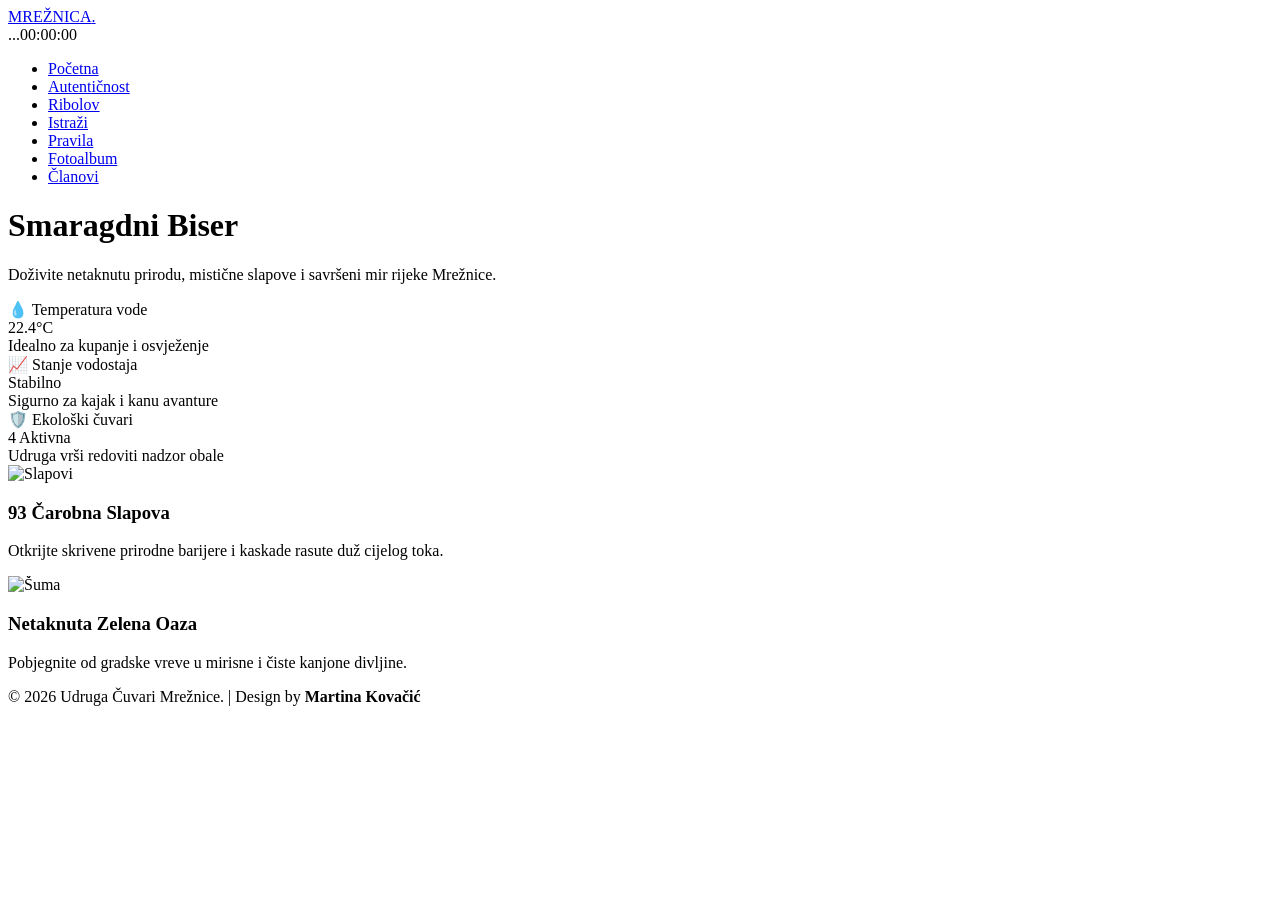
==== index.html @ 6212d21c "Add files via upload" ====
<!DOCTYPE html>
<html lang="hr">
<head>
    <meta charset="UTF-8">
    <meta name="viewport" content="width=device-width, initial-scale=1.0">
    <title>Mrežnica - Početna</title>
    <link rel="stylesheet" href="style.css">
</head>
<body>

    <header class="glavno-zaglavlje">
        <nav>
            <div class="logo-kontejner">
                <a href="index.html" class="logo">MREŽNICA<span>.</span></a>
                <div class="header-vrijeme"><span id="trenutni-dan-datum">...</span><span id="sat" class="sat-uzivo">00:00:00</span></div>
            </div>
            <div class="hamburger"><span class="bar"></span><span class="bar"></span><span class="bar"></span></div>
            <ul class="nav-menu">
                <li><a href="index.html" class="nav-link aktivni">Početna</a></li>
                <li><a href="autenticnost.html" class="nav-link">Autentičnost</a></li>
                <li><a href="ribolov.html" class="nav-link">Ribolov</a></li>
                <li><a href="istrazi.html" class="nav-link">Istraži</a></li>
                <li><a href="pravila.html" class="nav-link">Pravila</a></li>
                <li><a href="album.html" class="nav-link">Fotoalbum</a></li>
                <li><a href="clanovi.html" class="nav-link">Članovi</a></li>
            </ul>
        </nav>
    </header>

    <main class="hero-sekcija">
        <div class="hero-sadrzaj">
            <h1>Smaragdni Biser</h1>
            <p>Doživite netaknutu prirodu, mistične slapove i savršeni mir rijeke Mrežnice.</p>
        </div>

        <div class="widget-traka">
            <div class="widget-stavka">
                <span class="widget-oznaka">💧 Temperatura vode</span>
                <div class="widget-vrijednost neon-zelena">22.4°C</div>
                <span class="widget-opis">Idealno za kupanje i osvježenje</span>
            </div>
            <div class="widget-stavka">
                <span class="widget-oznaka">📈 Stanje vodostaja</span>
                <div class="widget-vrijednost">Stabilno</div>
                <span class="widget-opis">Sigurno za kajak i kanu avanture</span>
            </div>
            <div class="widget-stavka">
                <span class="widget-oznaka">🛡️ Ekološki čuvari</span>
                <div class="widget-vrijednost neon-zelena">4 Aktivna</div>
                <span class="widget-opis">Udruga vrši redoviti nadzor obale</span>
            </div>
        </div>

        <div class="slider-kontejner">
            <div class="slide active">
                <img src="https://images.unsplash.com/photo-1504280390367-361c6d9f38f4?auto=format&fit=crop&w=1100&q=80" alt="Slapovi">
                <div class="slide-tekst">
                    <h3>93 Čarobna Slapova</h3>
                    <p>Otkrijte skrivene prirodne barijere i kaskade rasute duž cijelog toka.</p>
                </div>
            </div>
            <div class="slide">
                <img src="https://images.unsplash.com/photo-1470071459604-3b5ec3a7fe05?auto=format&fit=crop&w=1100&q=80" alt="Šuma">
                <div class="slide-tekst">
                    <h3>Netaknuta Zelena Oaza</h3>
                    <p>Pobjegnite od gradske vreve u mirisne i čiste kanjone divljine.</p>
                </div>
            </div>
        </div>
    </main>

    <footer>
        <div class="footer-bottom">
            <p>&copy; 2026 Udruga Čuvari Mrežnice. | Design by <strong>Martina Kovačić</strong></p>
        </div>
    </footer>

    <script src="javascript.js"></script>
</body>
</html>
---- style.css ----
/* ==========================================
   DODATAK: WP STIL PORTFOLIA & LOGIN FORMA
   ========================================== */

/* Specifično pozicioniranje za login stranicu da bude na sredini ekrana */
.stranica-prijava {
    display: flex;
    flex-direction: column;
    min-height: 100vh;
    background-color: #030504; /* Prava crna baza */
}

.login-sekcija {
    flex: 1;
    display: flex;
    justify-content: center;
    align-items: center;
    padding: 120px 5% 60px;
}

.login-kartica {
    background: #0a0f0c;
    border: 1px solid rgba(0, 179, 89, 0.3); /* Zeleni obrub */
    box-shadow: 0 10px 30px rgba(0,0,0,0.8), 0 0 20px rgba(0, 179, 89, 0.1);
    padding: 50px 40px;
    border-radius: 12px;
    width: 100%;
    max-width: 450px;
    text-align: center;
}

.login-kartica h2 {
    font-size: 2rem;
    margin-bottom: 10px;
    color: white;
}

.login-opis {
    color: #888;
    margin-bottom: 30px;
    font-size: 0.9rem;
}

.forma-login {
    display: flex;
    flex-direction: column;
    gap: 20px;
    text-align: left;
}

.input-grupa label {
    display: block;
    color: #aaa;
    font-size: 0.85rem;
    margin-bottom: 8px;
    text-transform: uppercase;
    letter-spacing: 1px;
}

.forma-login input {
    width: 100%;
    padding: 14px 16px;
    background: #040605;
    border: 1px solid #222;
    color: white;
    border-radius: 6px;
    font-size: 1rem;
    transition: all 0.3s ease;
}

.forma-login input:focus {
    outline: none;
    border-color: #00b359;
    box-shadow: 0 0 10px rgba(0, 179, 89, 0.2);
}

.skrivena-poruka {
    display: none;
    padding: 10px;
    border-radius: 6px;
    font-size: 0.9rem;
    text-align: center;
}

.skrivena-poruka.greska {
    display: block;
    background: rgba(255, 56, 96, 0.1);
    color: #ff3860;
    border: 1px solid rgba(255, 56, 96, 0.3);
}

.skrivena-poruka.uspjeh {
    display: block;
    background: rgba(0, 179, 89, 0.1);
    color: #00b359;
    border: 1px solid rgba(0, 179, 89, 0.3);
}
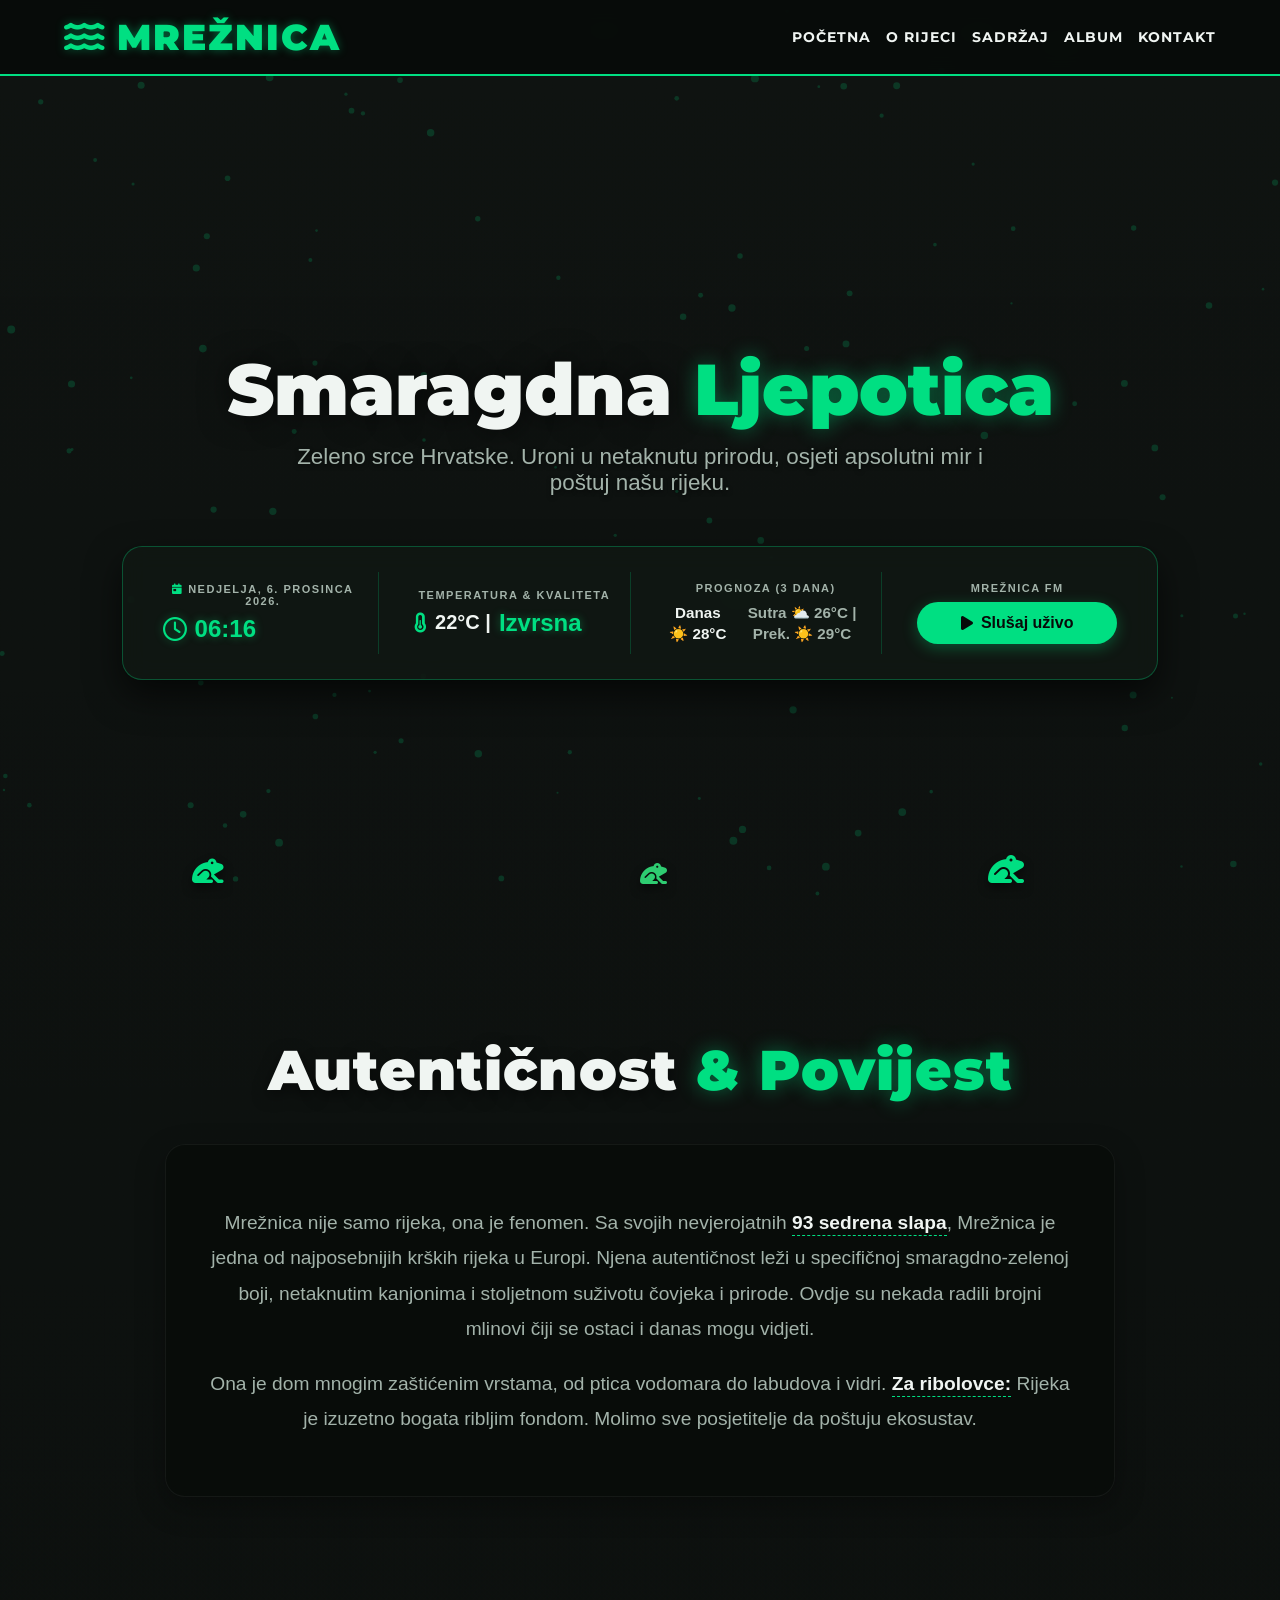
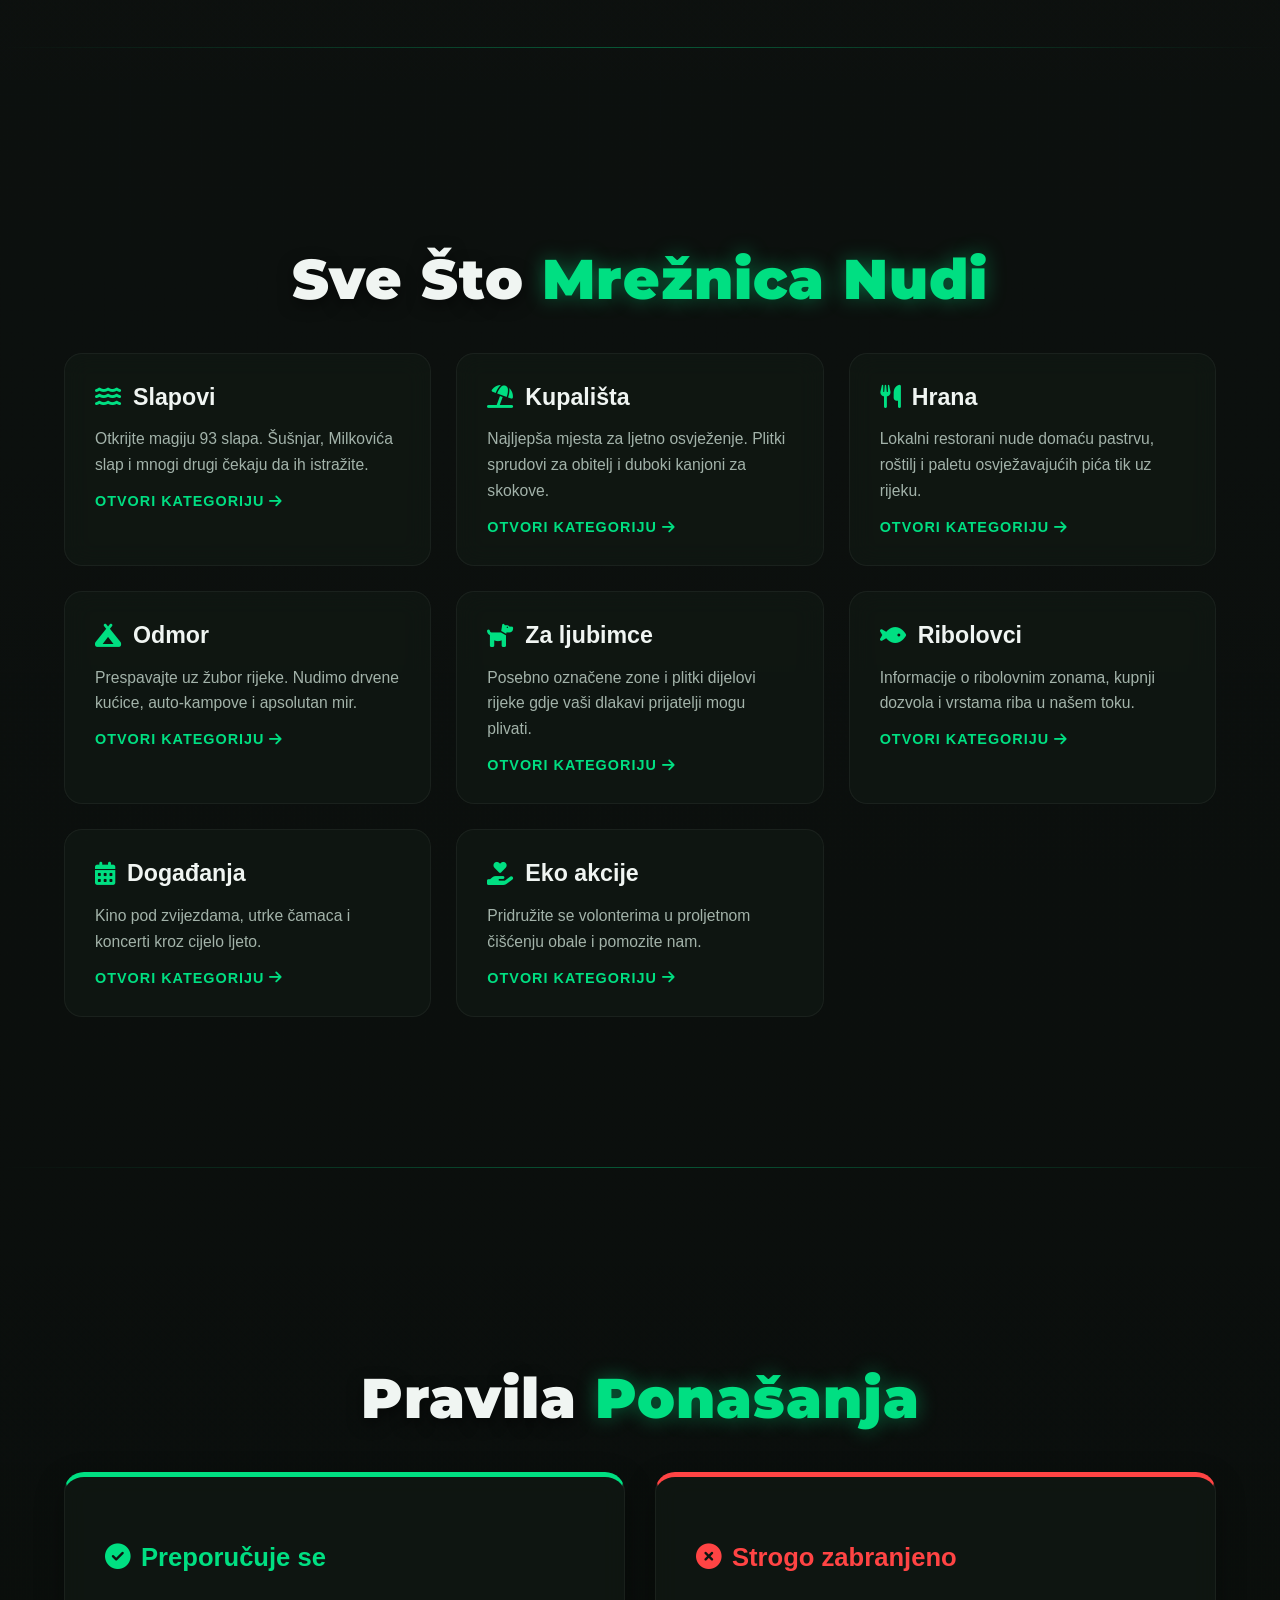
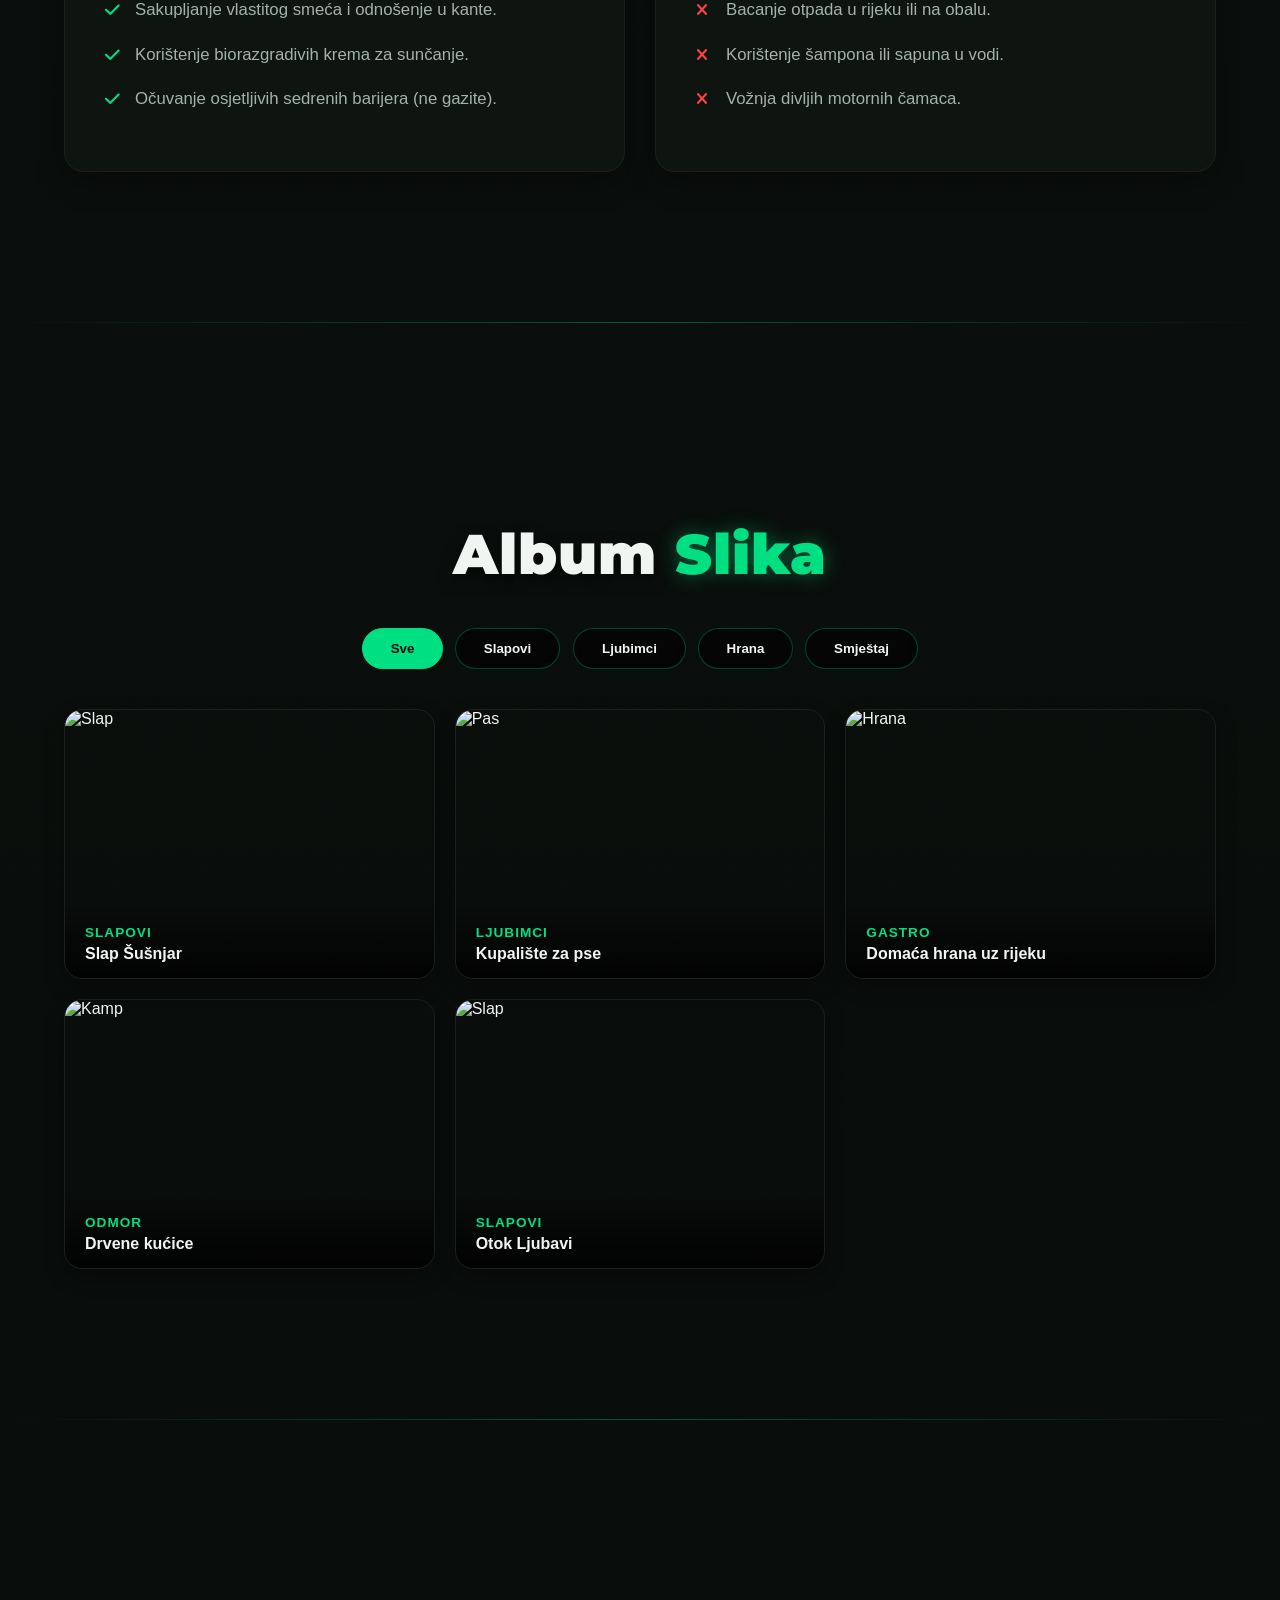
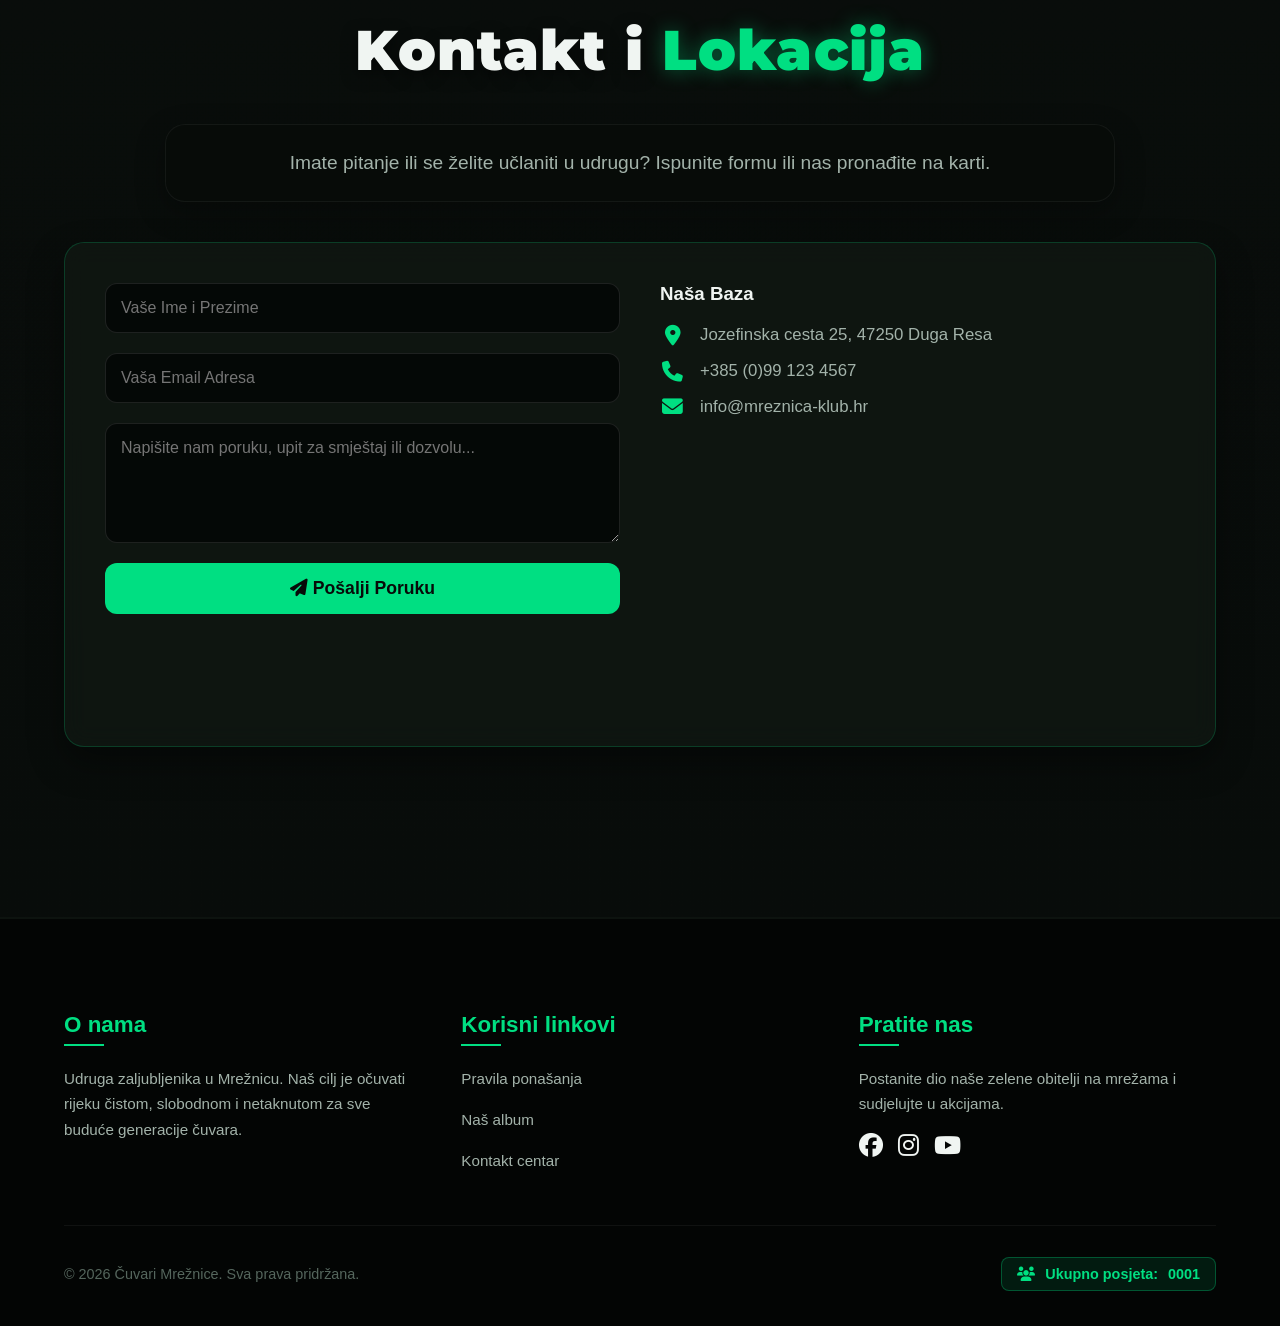
==== commit 8cac934c: "index.html" ====
--- a/index.html
+++ b/index.html
@@ -3,78 +3,967 @@
 <head>
     <meta charset="UTF-8">
     <meta name="viewport" content="width=device-width, initial-scale=1.0">
-    <title>Mrežnica - Početna</title>
-    <link rel="stylesheet" href="style.css">
+    <title>Smaragdna Mrežnica</title>
+    
+    <!-- FontAwesome za predivne moderne ikone -->
+    <link rel="stylesheet" href="https://cdnjs.cloudflare.com/ajax/libs/font-awesome/6.4.0/css/all.min.css">
+    
+    <!-- Google Fonts za predivan font naslova -->
+    <link rel="preconnect" href="https://fonts.googleapis.com">
+    <link rel="preconnect" href="https://fonts.gstatic.com" crossorigin>
+    <link href="https://fonts.googleapis.com/css2?family=Montserrat:wght@400;700;900&display=swap" rel="stylesheet">
+    
+    <style>
+        /* --- OSNOVE --- */
+        :root {
+            --crna: #070b09; 
+            --tamno-zelena: rgba(16, 24, 19, 0.75); 
+            --smaragdna: #00df82; 
+            --smaragdna-glow: rgba(0, 223, 130, 0.4);
+            --bijela: #f0f5f2;
+            --siva: #a3b3aa;
+            --tamno-siva: #1e2924;
+            --crvena: #ff4444;
+        }
+
+        html, body {
+            margin: 0; padding: 0; box-sizing: border-box;
+            font-family: 'Segoe UI', Tahoma, Geneva, Verdana, sans-serif;
+            background: linear-gradient(rgba(7, 11, 9, 0.82), rgba(7, 11, 9, 0.94)), url('https://images.unsplash.com/photo-1501785888041-af3ef285b470?auto=format&fit=crop&w=1920&q=80') center/cover no-repeat fixed;
+            color: var(--bijela);
+            overflow-x: hidden; 
+            width: 100%; scroll-behavior: smooth;
+        }
+
+        *, *::before, *::after { box-sizing: inherit; }
+
+        /* --- GLAVNO ZAGLAVLJE --- */
+        .glavno-zaglavlje {
+            position: fixed; width: 100%; top: 0;
+            background-color: rgba(7, 11, 9, 0.85);
+            backdrop-filter: blur(12px);
+            -webkit-backdrop-filter: blur(12px);
+            border-bottom: 2px solid var(--smaragdna);
+            z-index: 1000;
+            transition: all 0.3s ease;
+        }
+        
+        .glavno-zaglavlje.skrolano {
+            padding: 5px 0;
+            background-color: rgba(5, 8, 6, 0.95);
+            box-shadow: 0 5px 25px rgba(0,0,0,0.5);
+        }
+
+        nav {
+            display: flex; justify-content: space-between; align-items: center;
+            padding: 15px 5%; max-width: 1400px; margin: 0 auto;
+        }
+
+        /* ANIMACIJA LOGOTIPA VALOVA */
+        @keyframes zivi-valovi {
+            0%, 100% { transform: translate(0, 0) rotate(0deg); }
+            25% { transform: translate(-4px, -2px) rotate(-4deg); }
+            50% { transform: translate(0, 2px) rotate(2deg); }
+            75% { transform: translate(4px, -1px) rotate(-2deg); }
+        }
+
+        .logo { 
+            font-family: 'Montserrat', sans-serif;
+            font-size: 36px; font-weight: 900; color: var(--smaragdna); text-decoration: none; 
+            letter-spacing: 2px; display: flex; align-items: center; gap: 10px; text-shadow: 0 0 10px var(--smaragdna-glow);
+        }
+        .logo i {
+            display: inline-block;
+            animation: zivi-valovi 5s ease-in-out infinite;
+        }
+
+        .nav-menu { display: flex; list-style: none; gap: 15px; align-items: center; margin: 0; padding: 0; }
+        .nav-link { 
+            font-family: 'Montserrat', sans-serif;
+            text-decoration: none; color: var(--bijela); font-weight: 700; text-transform: uppercase; 
+            font-size: 14px; transition: 0.3s; position: relative; padding: 5px 0;
+            letter-spacing: 1px;
+        }
+        .nav-link::after { content: ''; position: absolute; bottom: 0; left: 0; width: 0; height: 2px; background-color: var(--smaragdna); transition: width 0.3s ease; }
+        .nav-link:hover::after { width: 100%; }
+        .nav-link:hover { color: var(--smaragdna); text-shadow: 0 0 10px rgba(0, 223, 130, 0.5); }
+
+        .hamburger { display: none; cursor: pointer; z-index: 2000; }
+        .bar { display: block; width: 25px; height: 3px; margin: 5px auto; transition: 0.3s; background-color: var(--smaragdna); }
+
+        /* --- HERO & STATUS --- */
+        .hero-sekcija {
+            min-height: 100vh; display: flex; flex-direction: column; justify-content: center; align-items: center; text-align: center;
+            padding-top: 120px; padding-bottom: 50px; position: relative; overflow: hidden;
+        }
+        
+        #hero-canvas { position: absolute; top: 0; left: 0; width: 100%; height: 100%; z-index: 1; pointer-events: none; opacity: 0.35; }
+
+        .hero-sadrzaj { position: relative; z-index: 2; max-width: 900px; padding: 0 20px; }
+        .hero-sadrzaj h1 { font-family: 'Montserrat', sans-serif; font-size: 4.5rem; font-weight: 900; color: var(--bijela); margin-bottom: 15px; text-shadow: 0 0 30px rgba(0, 0, 0, 0.6); line-height: 1.1; }
+        .hero-sadrzaj h1 span { color: var(--smaragdna); text-shadow: 0 0 20px var(--smaragdna-glow); }
+        .hero-sadrzaj p { font-size: 1.4rem; max-width: 700px; margin: 0 auto; color: var(--siva); text-shadow: 0 2px 4px rgba(0,0,0,0.5); }
+
+        .status-traka {
+            position: relative; z-index: 2; display: flex; flex-wrap: wrap; justify-content: center; gap: 20px;
+            background: var(--tamno-zelena); border: 1px solid rgba(0, 223, 130, 0.3);
+            padding: 25px; border-radius: 20px; margin-top: 50px; width: 90%; max-width: 1200px;
+            box-shadow: 0 15px 35px rgba(0,0,0,0.6); backdrop-filter: blur(12px); -webkit-backdrop-filter: blur(12px);
+        }
+        .status-stavka { flex: 1; min-width: 220px; padding: 10px 15px; border-right: 1px solid rgba(0, 223, 130, 0.2); display: flex; flex-direction: column; justify-content: center; }
+        .status-stavka:last-child { border-right: none; }
+        .status-oznaka { display: block; font-size: 11px; color: var(--siva); text-transform: uppercase; margin-bottom: 8px; letter-spacing: 1.5px; font-weight: 700; }
+        .status-vrijednost { font-size: 1.25rem; font-weight: bold; color: var(--bijela); display: flex; align-items: center; gap: 8px; }
+        .status-smaragd { color: var(--smaragdna); font-size: 1.5rem; text-shadow: 0 0 8px var(--smaragdna-glow); }
+
+        .radio-btn-kontejner { display: flex; flex-direction: column; gap: 8px; align-items: center; width: 100%; }
+        .radio-btn {
+            background: var(--smaragdna); color: var(--crna); border: none; padding: 12px 25px;
+            border-radius: 30px; font-weight: bold; cursor: pointer; transition: 0.3s; width: 100%; font-size: 1rem;
+            display: flex; align-items: center; justify-content: center; gap: 8px; box-shadow: 0 4px 15px rgba(0, 223, 130, 0.3);
+        }
+        .radio-btn:hover { background: var(--bijela); box-shadow: 0 0 20px var(--smaragdna); transform: translateY(-2px); }
+        
+        .vizualizator { display: none; align-items: flex-end; gap: 3px; height: 20px; margin-top: 5px; }
+        .vizualizator.aktivno { display: flex; }
+        .viz-stupac { width: 3px; height: 5px; background-color: var(--smaragdna); border-radius: 3px; animation: skoci 0.8s ease-in-out infinite alternate; }
+        .viz-stupac:nth-child(2) { animation-delay: 0.15s; } .viz-stupac:nth-child(3) { animation-delay: 0.3s; }
+        .viz-stupac:nth-child(4) { animation-delay: 0.05s; } .viz-stupac:nth-child(5) { animation-delay: 0.25s; }
+        @keyframes skoci { 0% { height: 4px; } 100% { height: 20px; } }
+
+        /* --- SEKCIJE --- */
+        section { padding: 90px 5%; max-width: 1400px; margin: 0 auto; position: relative; z-index: 5; }
+        h2 { 
+            font-family: 'Montserrat', sans-serif;
+            font-size: 3.5rem; color: var(--bijela); margin-bottom: 40px; text-align: center; 
+            font-weight: 900; letter-spacing: 1px; text-shadow: 0 5px 15px rgba(0,0,0,0.5); 
+        }
+        h2 span { color: var(--smaragdna); text-shadow: 0 0 20px var(--smaragdna-glow); }
+        
+        .sekcija-tekst { 
+            max-width: 950px; margin: 0 auto; font-size: 1.2rem; line-height: 1.85; color: var(--siva); 
+            text-align: center; background: rgba(7, 11, 9, 0.75); padding: 40px; border-radius: 20px; 
+            backdrop-filter: blur(10px); -webkit-backdrop-filter: blur(10px); border: 1px solid rgba(255,255,255,0.05); box-shadow: 0 10px 30px rgba(0,0,0,0.3);
+        }
+        .sekcija-tekst strong { color: var(--bijela); border-bottom: 1px dashed var(--smaragdna); padding-bottom: 2px; }
+        .razdjelnik { height: 1px; background: linear-gradient(90deg, transparent, var(--smaragdna), transparent); margin: 60px 0; opacity: 0.35; }
+
+        /* KATEGORIJE GRID */
+        .kategorije-grid { display: grid; grid-template-columns: repeat(auto-fit, minmax(280px, 1fr)); gap: 25px; margin-top: 40px; }
+        .kat-kartica {
+            background: var(--tamno-zelena); padding: 30px; border-radius: 18px; 
+            border: 1px solid rgba(255,255,255,0.05); transition: all 0.4s cubic-bezier(0.165, 0.84, 0.44, 1); text-align: left;
+            position: relative; overflow: hidden; backdrop-filter: blur(12px); -webkit-backdrop-filter: blur(12px);
+            cursor: pointer; /* Kursor za klik */
+        }
+        .kat-kartica::before { content: ""; position: absolute; top: 0; left: 0; width: 100%; height: 3px; background: var(--smaragdna); transform: scaleX(0); transition: 0.3s; transform-origin: left; }
+        .kat-kartica:hover::before { transform: scaleX(1); }
+        .kat-kartica:hover { 
+            transform: translateY(-8px); box-shadow: 0 15px 30px rgba(0, 223, 130, 0.15); 
+            background: rgba(20, 32, 25, 0.85); border-color: rgba(0, 223, 130, 0.3);
+        }
+        .kat-kartica h3 { color: var(--bijela); font-size: 1.45rem; margin-top: 0; display: flex; align-items: center; gap: 12px; margin-bottom: 15px; }
+        .kat-kartica h3 i { color: var(--smaragdna); }
+        .kat-kartica p { color: var(--siva); font-size: 0.98rem; line-height: 1.65; margin-bottom: 15px; }
+        .kat-otvori-btn { font-size: 0.9rem; color: var(--smaragdna); font-weight: bold; text-transform: uppercase; letter-spacing: 1px; display: flex; align-items: center; gap: 5px; transition: 0.3s; }
+        .kat-kartica:hover .kat-otvori-btn { gap: 10px; }
+
+        /* --- OVERLAY ZA DETALJE KATEGORIJE --- */
+        .kat-overlay {
+            position: fixed; top: 0; left: 0; width: 100%; height: 100%;
+            background: var(--crna); z-index: 4000;
+            overflow-y: auto; display: none; opacity: 0; transition: opacity 0.4s ease;
+            background: linear-gradient(to bottom, rgba(5, 8, 6, 0.98), rgba(7, 11, 9, 1));
+        }
+        .kat-overlay.aktivno { display: block; opacity: 1; }
+        
+        .kat-overlay-header {
+            position: sticky; top: 0; width: 100%; padding: 20px 5%;
+            background: rgba(4, 6, 5, 0.9); backdrop-filter: blur(10px);
+            border-bottom: 1px solid rgba(0,223,130,0.3); z-index: 4010;
+            display: flex; justify-content: flex-start;
+        }
+        .nazad-btn {
+            background: transparent; color: var(--bijela); border: 1px solid rgba(255,255,255,0.2);
+            padding: 10px 20px; border-radius: 30px; cursor: pointer; font-size: 1rem; font-weight: bold;
+            display: flex; align-items: center; gap: 10px; transition: 0.3s;
+        }
+        .nazad-btn:hover { background: var(--smaragdna); color: var(--crna); border-color: var(--smaragdna); }
+
+        .kat-overlay-content { max-width: 1000px; margin: 50px auto 100px; padding: 0 20px; text-align: center; }
+        .kat-overlay-naslov { font-size: 3.5rem; color: var(--smaragdna); margin-bottom: 20px; }
+        .kat-overlay-tekst { font-size: 1.2rem; color: var(--siva); line-height: 1.8; margin-bottom: 40px; text-align: left; background: var(--tamno-zelena); padding: 40px; border-radius: 20px; border: 1px solid rgba(255,255,255,0.05); }
+        
+        /* SLIDER SLIKA U OVERLAYU */
+        .slider-wrapper { position: relative; width: 100%; border-radius: 20px; overflow: hidden; box-shadow: 0 20px 50px rgba(0,0,0,0.5); border: 1px solid rgba(0,223,130,0.2); }
+        .slider-slika { width: 100%; height: 500px; object-fit: cover; display: block; }
+        .slider-btn {
+            position: absolute; top: 50%; transform: translateY(-50%);
+            background: rgba(0,0,0,0.6); color: var(--bijela); border: 1px solid var(--smaragdna);
+            width: 50px; height: 50px; border-radius: 50%; cursor: pointer; font-size: 1.2rem;
+            transition: 0.3s; display: flex; justify-content: center; align-items: center; backdrop-filter: blur(5px);
+        }
+        .slider-btn:hover { background: var(--smaragdna); color: var(--crna); }
+        .slider-prev { left: 20px; } .slider-next { right: 20px; }
+        .slider-indikatori { position: absolute; bottom: 20px; left: 50%; transform: translateX(-50%); display: flex; gap: 10px; }
+        .sl-tocka { width: 12px; height: 12px; border-radius: 50%; background: rgba(255,255,255,0.4); cursor: pointer; transition: 0.3s; }
+        .sl-tocka.aktivna { background: var(--smaragdna); box-shadow: 0 0 10px var(--smaragdna); transform: scale(1.2); }
+
+        /* PRAVILA PONAŠANJA */
+        .pravila-grid { display: grid; grid-template-columns: repeat(auto-fit, minmax(320px, 1fr)); gap: 30px; margin-top: 40px; }
+        .pravilo-kutija { background: var(--tamno-zelena); padding: 40px; border-radius: 20px; backdrop-filter: blur(12px); -webkit-backdrop-filter: blur(12px); border: 1px solid rgba(255,255,255,0.05); box-shadow: 0 10px 30px rgba(0,0,0,0.3); }
+        .dozvoljeno { border-top: 5px solid var(--smaragdna); } .zabranjeno { border-top: 5px solid var(--crvena); }
+        .pravilo-kutija h3 { font-size: 1.6rem; margin-bottom: 25px; display: flex; align-items: center; gap: 10px; }
+        .dozvoljeno h3 { color: var(--smaragdna); } .zabranjeno h3 { color: var(--crvena); }
+        .pravilo-kutija ul { list-style: none; padding: 0; margin: 0; }
+        .pravilo-kutija li { padding-left: 30px; margin-bottom: 18px; color: var(--siva); position: relative; line-height: 1.6; font-size: 1.05rem; }
+        .dozvoljeno li::before { content: "\f00c"; font-family: "Font Awesome 5 Free"; font-weight: 900; position: absolute; left: 0; color: var(--smaragdna); }
+        .zabranjeno li::before { content: "\f00d"; font-family: "Font Awesome 5 Free"; font-weight: 900; position: absolute; left: 0; color: var(--crvena); }
+
+        /* KONTAKT SEKCIJA */
+        .kontakt-grid {
+            display: grid; grid-template-columns: 1fr 1fr; gap: 40px; margin-top: 40px;
+            background: var(--tamno-zelena); padding: 40px; border-radius: 20px; 
+            backdrop-filter: blur(12px); border: 1px solid rgba(0,223,130,0.2); box-shadow: 0 15px 35px rgba(0,0,0,0.4);
+        }
+        .kontakt-forma { display: flex; flex-direction: column; gap: 20px; }
+        .kontakt-forma input, .kontakt-forma textarea {
+            padding: 15px; border-radius: 12px; border: 1px solid rgba(255,255,255,0.1); background: rgba(0,0,0,0.6);
+            color: var(--bijela); outline: none; font-size: 1rem; font-family: inherit; transition: 0.3s;
+        }
+        .kontakt-forma textarea { resize: vertical; min-height: 120px; }
+        .kontakt-forma input:focus, .kontakt-forma textarea:focus { border-color: var(--smaragdna); box-shadow: 0 0 10px rgba(0, 223, 130, 0.2); }
+        .btn-submit { background: var(--smaragdna); color: var(--crna); border: none; padding: 15px; border-radius: 12px; font-weight: bold; font-size: 1.1rem; cursor: pointer; transition: 0.3s; }
+        .btn-submit:hover { background: var(--bijela); transform: translateY(-2px); }
+        .kontakt-info h3 { margin-top: 0; color: var(--bijela); margin-bottom: 20px; }
+        .info-red { display: flex; align-items: center; gap: 15px; margin-bottom: 15px; color: var(--siva); font-size: 1.05rem; }
+        .info-red i { color: var(--smaragdna); font-size: 1.3rem; width: 25px; text-align: center; }
+        .karta { width: 100%; height: 250px; border-radius: 12px; border: none; margin-top: 20px; }
+
+        /* GALERIJA */
+        .galerija-filteri { display: flex; justify-content: center; flex-wrap: wrap; gap: 12px; margin-bottom: 40px; }
+        .filter-btn { padding: 12px 28px; background: rgba(0,0,0,0.6); color: var(--bijela); border: 1px solid rgba(0,223,130,0.3); border-radius: 30px; cursor: pointer; font-weight: bold; transition: 0.3s; backdrop-filter: blur(5px); }
+        .filter-btn.aktivno, .filter-btn:hover { background: var(--smaragdna); color: var(--crna); border-color: var(--smaragdna); }
+        .galerija-grid { display: grid; grid-template-columns: repeat(auto-fill, minmax(300px, 1fr)); gap: 20px; }
+        .slika-kutija { position: relative; border-radius: 18px; overflow: hidden; height: 270px; border: 1px solid rgba(255,255,255,0.08); cursor: pointer; box-shadow: 0 8px 20px rgba(0,0,0,0.3); }
+        .slika-kutija img { width: 100%; height: 100%; object-fit: cover; transition: transform 0.6s cubic-bezier(0.165, 0.84, 0.44, 1); }
+        .slika-kutija:hover img { transform: scale(1.08); }
+        .slika-opis { position: absolute; bottom: 0; width: 100%; background: linear-gradient(transparent, rgba(0,0,0,0.95)); padding: 25px 20px 20px; color: var(--bijela); font-weight: bold; text-align: left; transform: translateY(5px); transition: 0.3s; }
+        .slika-kutija:hover .slika-opis { transform: translateY(0); }
+        .slika-opis span { display: block; font-size: 0.85rem; color: var(--smaragdna); margin-bottom: 5px; text-transform: uppercase; letter-spacing: 1px; }
+
+        /* NAPREDNI LIGHTBOX MODAL */
+        .lightbox {
+            position: fixed; top: 0; left: 0; width: 100%; height: 100%; background: rgba(4, 6, 5, 0.98);
+            z-index: 5000; display: none; justify-content: center; align-items: center; opacity: 0; transition: opacity 0.3s ease;
+        }
+        .lightbox.aktivan { display: flex; opacity: 1; }
+        .lightbox-sadrzaj { max-width: 90%; text-align: center; position: relative; }
+        
+        /* Novi zatvori X, odvojen od slike */
+        .lightbox-zatvori { position: fixed; top: 30px; right: 40px; color: var(--siva); font-size: 2.5rem; cursor: pointer; transition: 0.3s; z-index: 5010; }
+        .lightbox-zatvori:hover { color: var(--smaragdna); transform: scale(1.1); }
+        
+        .lightbox-slika { max-width: 100%; max-height: 70vh; border-radius: 12px; border: 2px solid rgba(255,255,255,0.1); box-shadow: 0 10px 40px rgba(0,0,0,0.8); }
+        
+        /* Strelice lijevo/desno */
+        .lb-strelica {
+            position: absolute; top: 50%; transform: translateY(-50%); background: rgba(0,0,0,0.5); border: 1px solid var(--siva);
+            color: var(--bijela); width: 60px; height: 60px; border-radius: 50%; font-size: 1.5rem; cursor: pointer; transition: 0.3s; z-index: 5010;
+        }
+        .lb-strelica:hover { background: var(--smaragdna); color: var(--crna); border-color: var(--smaragdna); }
+        .lb-prev { left: -80px; } .lb-next { right: -80px; }
+        @media (max-width: 768px) { .lb-prev { left: 10px; } .lb-next { right: 10px; } }
+        
+        /* Tekst ispod slike i link za detalje */
+        .lightbox-info { margin-top: 20px; background: rgba(0,0,0,0.5); padding: 20px; border-radius: 12px; border: 1px solid rgba(0,223,130,0.2); }
+        .lightbox-naslov { color: var(--smaragdna); font-size: 1.5rem; font-weight: bold; margin-bottom: 10px; }
+        .lightbox-tekst { color: var(--bijela); font-size: 1rem; margin-bottom: 15px; }
+        .lightbox-link-btn { background: transparent; border: 1px solid var(--smaragdna); color: var(--smaragdna); padding: 8px 20px; border-radius: 30px; cursor: pointer; font-weight: bold; transition: 0.3s; }
+        .lightbox-link-btn:hover { background: var(--smaragdna); color: var(--crna); }
+
+        /* ČLANOVI / LOGIN */
+        .login-sekcija { 
+            background: var(--tamno-zelena); padding: 60px 40px; border-radius: 24px; text-align: center; 
+            max-width: 600px; margin: 0 auto; border: 1px solid rgba(0,223,130,0.25); backdrop-filter: blur(12px); box-shadow: 0 20px 40px rgba(0,0,0,0.5);
+        }
+        .login-forma { display: flex; flex-direction: column; gap: 18px; margin-top: 30px; }
+        .login-forma input { padding: 18px; border-radius: 12px; border: 1px solid rgba(255,255,255,0.1); background: rgba(0,0,0,0.6); color: var(--bijela); outline: none; font-size: 1rem; }
+        .login-forma input:focus { border-color: var(--smaragdna); }
+        .login-btn { background: var(--smaragdna); color: var(--crna); border: none; padding: 18px; border-radius: 12px; font-weight: bold; font-size: 1.1rem; cursor: pointer; transition: 0.3s; }
+        .login-btn:hover { background: var(--bijela); }
+        
+        .clanska-kartica { display: none; background: linear-gradient(135deg, rgba(16, 24, 19, 0.95), rgba(7, 11, 9, 0.98)); padding: 40px; border-radius: 20px; border: 2px solid var(--smaragdna); text-align: left; }
+        .clanska-zaglavlje { display: flex; justify-content: space-between; align-items: center; border-bottom: 1px solid rgba(0, 223, 130, 0.2); padding-bottom: 15px; margin-bottom: 20px; }
+        .clanska-status { background: rgba(0, 223, 130, 0.2); color: var(--smaragdna); padding: 5px 12px; border-radius: 20px; font-size: 0.8rem; font-weight: bold; text-transform: uppercase; }
+
+        /* FOOTER */
+        footer { background: rgba(4, 6, 5, 0.98); padding: 70px 5% 30px; border-top: 2px solid var(--tamno-zelena); text-align: center; backdrop-filter: blur(10px); margin-top: 80px;}
+        .footer-grid { display: grid; grid-template-columns: repeat(auto-fit, minmax(260px, 1fr)); gap: 40px; margin-bottom: 40px; text-align: left; max-width: 1200px; margin: 0 auto 40px; }
+        .footer-stupac h3 { color: var(--smaragdna); margin-bottom: 20px; font-size: 1.4rem; position: relative; padding-bottom: 8px; }
+        .footer-stupac h3::after { content: ''; position: absolute; bottom: 0; left: 0; width: 40px; height: 2px; background-color: var(--smaragdna); }
+        .footer-stupac p { color: var(--siva); margin-bottom: 12px; line-height: 1.7; font-size: 0.95rem; }
+        .socijalne-mreze { display: flex; gap: 15px; margin-top: 15px; }
+        .socijalne-mreze a { color: var(--bijela); font-size: 1.5rem; transition: 0.3s; }
+        .socijalne-mreze a:hover { color: var(--smaragdna); transform: scale(1.2); }
+        
+        .footer-bottom { border-top: 1px solid rgba(255,255,255,0.05); padding-top: 25px; color: #55665d; font-size: 0.9rem; display: flex; justify-content: space-between; align-items: center; max-width: 1200px; margin: 0 auto; flex-wrap: wrap; gap: 15px;}
+        
+        /* Brojač posjeta */
+        .brojac-posjeta { background: rgba(0, 223, 130, 0.1); border: 1px solid rgba(0, 223, 130, 0.3); padding: 8px 15px; border-radius: 8px; color: var(--smaragdna); font-weight: bold; display: flex; align-items: center; gap: 10px; }
+
+        /* ZABE SKAKAVICE */
+        .zabe-kontejner {
+            position: fixed; bottom: 0; left: 0; width: 100%; height: 100px;
+            pointer-events: none; z-index: 9999;
+        }
+        .zaba {
+            position: absolute; color: var(--smaragdna); font-size: 28px;
+            text-shadow: 0 5px 10px rgba(0,0,0,0.5); bottom: 15px;
+        }
+        .zaba1 { left: 15%; animation: skok-zabe 4s infinite 1s; }
+        .zaba2 { left: 50%; animation: skok-zabe 5s infinite 2.5s; color: #2ecc71; font-size: 24px;}
+        .zaba3 { right: 20%; animation: skok-zabe 6.5s infinite 0.5s; font-size: 32px; }
+
+        @keyframes skok-zabe {
+            0%, 80%, 100% { transform: translateY(0) scale(1); }
+            82% { transform: translateY(5px) scale(1.1, 0.8); }
+            88% { transform: translateY(-50px) scale(0.9, 1.2); }
+            94% { transform: translateY(0) scale(1.1, 0.8); }
+            97% { transform: translateY(0) scale(1); }
+        }
+
+        @media (max-width: 1024px) {
+            .hamburger { display: block; }
+            .nav-menu { position: fixed; top: 0; left: -100vw; width: 100vw; height: 100vh; background-color: rgba(7, 11, 9, 0.99); backdrop-filter: blur(15px); flex-direction: column; justify-content: center; gap: 30px; transition: 0.4s ease-in-out; }
+            .nav-menu.active { left: 0; }
+            .nav-link { font-size: 1.5rem; display: block; padding: 10px; }
+            .hamburger.active .bar:nth-child(2) { opacity: 0; } .hamburger.active .bar:nth-child(1) { transform: translateY(8px) rotate(45deg); } .hamburger.active .bar:nth-child(3) { transform: translateY(-8px) rotate(-45deg); }
+            .status-traka { flex-direction: column; padding: 20px; } .status-stavka { border-right: none; border-bottom: 1px solid rgba(0, 223, 130, 0.1); padding: 18px 0; } .status-stavka:last-child { border-bottom: none; }
+            .kontakt-grid { grid-template-columns: 1fr; }
+            .footer-bottom { flex-direction: column; text-align: center; justify-content: center; }
+        }
+    </style>
 </head>
 <body>
 
-    <header class="glavno-zaglavlje">
+    <!-- ZAGLAVLJE -->
+    <header class="glavno-zaglavlje" id="glavno-zaglavlje">
         <nav>
-            <div class="logo-kontejner">
-                <a href="index.html" class="logo">MREŽNICA<span>.</span></a>
-                <div class="header-vrijeme"><span id="trenutni-dan-datum">...</span><span id="sat" class="sat-uzivo">00:00:00</span></div>
-            </div>
-            <div class="hamburger"><span class="bar"></span><span class="bar"></span><span class="bar"></span></div>
-            <ul class="nav-menu">
-                <li><a href="index.html" class="nav-link aktivni">Početna</a></li>
-                <li><a href="autenticnost.html" class="nav-link">Autentičnost</a></li>
-                <li><a href="ribolov.html" class="nav-link">Ribolov</a></li>
-                <li><a href="istrazi.html" class="nav-link">Istraži</a></li>
-                <li><a href="pravila.html" class="nav-link">Pravila</a></li>
-                <li><a href="album.html" class="nav-link">Fotoalbum</a></li>
-                <li><a href="clanovi.html" class="nav-link">Članovi</a></li>
+            <a href="#" class="logo">
+                <i class="fa-solid fa-water"></i> MREŽNICA
+            </a>
+            <div class="hamburger" id="hamburger">
+                <span class="bar"></span><span class="bar"></span><span class="bar"></span>
+            </div>
+            <ul class="nav-menu" id="nav-menu">
+                <li><a href="#pocetna" class="nav-link">Početna</a></li>
+                <li><a href="#o-rijeci" class="nav-link">O rijeci</a></li>
+                <li><a href="#kategorije" class="nav-link">Sadržaj</a></li>
+                <li><a href="#galerija" class="nav-link">Album</a></li>
+                <li><a href="#kontakt" class="nav-link">Kontakt</a></li>
             </ul>
         </nav>
     </header>
 
-    <main class="hero-sekcija">
-        <div class="hero-sadrzaj">
-            <h1>Smaragdni Biser</h1>
-            <p>Doživite netaknutu prirodu, mistične slapove i savršeni mir rijeke Mrežnice.</p>
+    <!-- WRAPPER za cijeli sadržaj koji nije overlay -->
+    <div id="glavni-sadrzaj">
+        
+        <section id="pocetna" class="hero-sekcija">
+            <canvas id="hero-canvas"></canvas>
+            <div class="hero-sadrzaj">
+                <h1>Smaragdna <span>Ljepotica</span></h1>
+                <p>Zeleno srce Hrvatske. Uroni u netaknutu prirodu, osjeti apsolutni mir i poštuj našu rijeku.</p>
+            </div>
+            
+            <div class="status-traka">
+                <div class="status-stavka">
+                    <span class="status-oznaka" id="datum-godina">Učitavanje...</span>
+                    <span class="status-vrijednost status-smaragd" id="sat"><i class="fa-regular fa-clock"></i> 00:00</span>
+                </div>
+                <div class="status-stavka">
+                    <span class="status-oznaka">Temperatura & Kvaliteta</span>
+                    <span class="status-vrijednost"><i class="fa-solid fa-temperature-half" style="color: var(--smaragdna);"></i> 22°C | <span class="status-smaragd">Izvrsna</span></span>
+                </div>
+                <div class="status-stavka">
+                    <span class="status-oznaka">Prognoza (3 dana)</span>
+                    <span class="status-vrijednost" style="font-size: 0.95rem; line-height: 1.4;">
+                        <span style="display:block;">Danas ☀️ 28°C</span>
+                        <span style="display:block; color:var(--siva);">Sutra ⛅ 26°C | Prek. ☀️ 29°C</span>
+                    </span>
+                </div>
+                <div class="status-stavka">
+                    <span class="status-oznaka">Mrežnica FM</span>
+                    <div class="radio-btn-kontejner">
+                        <button id="radio-btn" class="radio-btn"><i class="fa-solid fa-play"></i> Slušaj uživo</button>
+                        <div class="vizualizator" id="radio-vizualizator">
+                            <div class="viz-stupac"></div><div class="viz-stupac"></div><div class="viz-stupac"></div><div class="viz-stupac"></div><div class="viz-stupac"></div>
+                        </div>
+                    </div>
+                </div>
+            </div>
+        </section>
+
+        <section id="o-rijeci">
+            <h2>Autentičnost <span>& Povijest</span></h2>
+            <div class="sekcija-tekst">
+                <p>Mrežnica nije samo rijeka, ona je fenomen. Sa svojih nevjerojatnih <strong>93 sedrena slapa</strong>, Mrežnica je jedna od najposebnijih krških rijeka u Europi. Njena autentičnost leži u specifičnoj smaragdno-zelenoj boji, netaknutim kanjonima i stoljetnom suživotu čovjeka i prirode. Ovdje su nekada radili brojni mlinovi čiji se ostaci i danas mogu vidjeti.</p>
+                <p>Ona je dom mnogim zaštićenim vrstama, od ptica vodomara do labudova i vidri. <strong>Za ribolovce:</strong> Rijeka je izuzetno bogata ribljim fondom. Molimo sve posjetitelje da poštuju ekosustav.</p>
+            </div>
+        </section>
+
+        <div class="razdjelnik"></div>
+
+        <section id="kategorije">
+            <h2>Sve Što <span>Mrežnica Nudi</span></h2>
+            <div class="kategorije-grid">
+                <!-- Dodan data-kat-id za JS povezivanje -->
+                <div class="kat-kartica" data-kat-id="slapovi">
+                    <h3><i class="fa-solid fa-water"></i> Slapovi</h3>
+                    <p>Otkrijte magiju 93 slapa. Šušnjar, Milkovića slap i mnogi drugi čekaju da ih istražite.</p>
+                    <div class="kat-otvori-btn">Otvori kategoriju <i class="fa-solid fa-arrow-right"></i></div>
+                </div>
+                <div class="kat-kartica" data-kat-id="kupalista">
+                    <h3><i class="fa-solid fa-umbrella-beach"></i> Kupališta</h3>
+                    <p>Najljepša mjesta za ljetno osvježenje. Plitki sprudovi za obitelj i duboki kanjoni za skokove.</p>
+                    <div class="kat-otvori-btn">Otvori kategoriju <i class="fa-solid fa-arrow-right"></i></div>
+                </div>
+                <div class="kat-kartica" data-kat-id="hrana">
+                    <h3><i class="fa-solid fa-utensils"></i> Hrana</h3>
+                    <p>Lokalni restorani nude domaću pastrvu, roštilj i paletu osvježavajućih pića tik uz rijeku.</p>
+                    <div class="kat-otvori-btn">Otvori kategoriju <i class="fa-solid fa-arrow-right"></i></div>
+                </div>
+                <div class="kat-kartica" data-kat-id="smjestaj">
+                    <h3><i class="fa-solid fa-campground"></i> Odmor</h3>
+                    <p>Prespavajte uz žubor rijeke. Nudimo drvene kućice, auto-kampove i apsolutan mir.</p>
+                    <div class="kat-otvori-btn">Otvori kategoriju <i class="fa-solid fa-arrow-right"></i></div>
+                </div>
+                <div class="kat-kartica" data-kat-id="ljubimci">
+                    <h3><i class="fa-solid fa-dog"></i> Za ljubimce</h3>
+                    <p>Posebno označene zone i plitki dijelovi rijeke gdje vaši dlakavi prijatelji mogu plivati.</p>
+                    <div class="kat-otvori-btn">Otvori kategoriju <i class="fa-solid fa-arrow-right"></i></div>
+                </div>
+                <div class="kat-kartica" data-kat-id="ribolov">
+                    <h3><i class="fa-solid fa-fish"></i> Ribolovci</h3>
+                    <p>Informacije o ribolovnim zonama, kupnji dozvola i vrstama riba u našem toku.</p>
+                    <div class="kat-otvori-btn">Otvori kategoriju <i class="fa-solid fa-arrow-right"></i></div>
+                </div>
+                <div class="kat-kartica" data-kat-id="dogadanja">
+                    <h3><i class="fa-solid fa-calendar-days"></i> Događanja</h3>
+                    <p>Kino pod zvijezdama, utrke čamaca i koncerti kroz cijelo ljeto.</p>
+                    <div class="kat-otvori-btn">Otvori kategoriju <i class="fa-solid fa-arrow-right"></i></div>
+                </div>
+                <div class="kat-kartica" data-kat-id="akcije">
+                    <h3><i class="fa-solid fa-hand-holding-heart"></i> Eko akcije</h3>
+                    <p>Pridružite se volonterima u proljetnom čišćenju obale i pomozite nam.</p>
+                    <div class="kat-otvori-btn">Otvori kategoriju <i class="fa-solid fa-arrow-right"></i></div>
+                </div>
+            </div>
+        </section>
+
+        <div class="razdjelnik"></div>
+
+        <section id="pravila">
+            <h2>Pravila <span>Ponašanja</span></h2>
+            <div class="pravila-grid">
+                <div class="pravilo-kutija dozvoljeno">
+                    <h3><i class="fa-solid fa-circle-check"></i> Preporučuje se</h3>
+                    <ul>
+                        <li>Sakupljanje vlastitog smeća i odnošenje u kante.</li>
+                        <li>Korištenje biorazgradivih krema za sunčanje.</li>
+                        <li>Očuvanje osjetljivih sedrenih barijera (ne gazite).</li>
+                    </ul>
+                </div>
+                <div class="pravilo-kutija zabranjeno">
+                    <h3><i class="fa-solid fa-circle-xmark"></i> Strogo zabranjeno</h3>
+                    <ul>
+                        <li>Bacanje otpada u rijeku ili na obalu.</li>
+                        <li>Korištenje šampona ili sapuna u vodi.</li>
+                        <li>Vožnja divljih motornih čamaca.</li>
+                    </ul>
+                </div>
+            </div>
+        </section>
+
+        <div class="razdjelnik"></div>
+
+        <section id="galerija">
+            <h2>Album <span>Slika</span></h2>
+            <div class="galerija-filteri">
+                <button class="filter-btn aktivno" data-filter="sve">Sve</button>
+                <button class="filter-btn" data-filter="slapovi">Slapovi</button>
+                <button class="filter-btn" data-filter="ljubimci">Ljubimci</button>
+                <button class="filter-btn" data-filter="hrana">Hrana</button>
+                <button class="filter-btn" data-filter="smjestaj">Smještaj</button>
+            </div>
+
+            <div class="galerija-grid" id="galerija-kontejner">
+                <!-- Dodan data-opis-dugi za prikaz ispod slike i data-kat-id za link -->
+                <div class="slika-kutija" data-kategorija="slapovi" data-kat-id="slapovi" data-opis-dugi="Najpoznatiji slap na Mrežnici, visok preko 4 metra. Idealan za fotografiranje i hidromasažu u podnožju.">
+                    <img src="https://images.unsplash.com/photo-1433086966358-54859d0ed716?auto=format&fit=crop&w=600&q=80" alt="Slap">
+                    <div class="slika-opis"><span>Slapovi</span>Slap Šušnjar</div>
+                </div>
+                <div class="slika-kutija" data-kategorija="ljubimci" data-kat-id="ljubimci" data-opis-dugi="Ovo kupalište ima pješčani i plitki ulaz, savršeno za vašeg psa da se sigurno ohladi u vrućim danima.">
+                    <img src="https://images.unsplash.com/photo-1544568100-847a948585b9?auto=format&fit=crop&w=600&q=80" alt="Pas">
+                    <div class="slika-opis"><span>Ljubimci</span>Kupalište za pse</div>
+                </div>
+                <div class="slika-kutija" data-kategorija="hrana" data-kat-id="hrana" data-opis-dugi="Restorani uz samu obalu nude svježu pastrvu iz Mrežnice sa žara, uz krumpir i blitvu. Tradicija krškog kraja.">
+                    <img src="https://images.unsplash.com/photo-1555939594-58d7cb561ad1?auto=format&fit=crop&w=600&q=80" alt="Hrana">
+                    <div class="slika-opis"><span>Gastro</span>Domaća hrana uz rijeku</div>
+                </div>
+                <div class="slika-kutija" data-kategorija="smjestaj" data-kat-id="smjestaj" data-opis-dugi="Probudite se uz zvukove rijeke. Naše drvene kućice glamping stila nude potpuni komfor usred šume.">
+                    <img src="https://images.unsplash.com/photo-1499696010180-025ef6e1a8f9?auto=format&fit=crop&w=600&q=80" alt="Kamp">
+                    <div class="slika-opis"><span>Odmor</span>Drvene kućice</div>
+                </div>
+                <div class="slika-kutija" data-kategorija="slapovi" data-kat-id="slapovi" data-opis-dugi="Mreža manjih slapova koja se račva u više tokova tvoreći predivne male 'otoke' idealne za izležavanje.">
+                    <img src="https://images.unsplash.com/photo-1546587348-d12660c30c50?auto=format&fit=crop&w=600&q=80" alt="Slap">
+                    <div class="slika-opis"><span>Slapovi</span>Otok Ljubavi</div>
+                </div>
+            </div>
+        </section>
+
+        <div class="razdjelnik"></div>
+
+        <section id="kontakt">
+            <h2>Kontakt i <span>Lokacija</span></h2>
+            <div class="sekcija-tekst" style="margin-bottom: 20px; padding: 20px;">Imate pitanje ili se želite učlaniti u udrugu? Ispunite formu ili nas pronađite na karti.</div>
+            
+            <div class="kontakt-grid">
+                <!-- Forma -->
+                <div>
+                    <form class="kontakt-forma" onsubmit="event.preventDefault(); alert('Vaša poruka je uspješno poslana! Odgovorit ćemo u roku 24 sata.'); this.reset();">
+                        <input type="text" placeholder="Vaše Ime i Prezime" required>
+                        <input type="email" placeholder="Vaša Email Adresa" required>
+                        <textarea placeholder="Napišite nam poruku, upit za smještaj ili dozvolu..." required></textarea>
+                        <button type="submit" class="btn-submit"><i class="fa-solid fa-paper-plane"></i> Pošalji Poruku</button>
+                    </form>
+                </div>
+                <!-- Info i Karta -->
+                <div class="kontakt-info">
+                    <h3>Naša Baza</h3>
+                    <div class="info-red"><i class="fa-solid fa-location-dot"></i><span>Jozefinska cesta 25, 47250 Duga Resa</span></div>
+                    <div class="info-red"><i class="fa-solid fa-phone"></i><span>+385 (0)99 123 4567</span></div>
+                    <div class="info-red"><i class="fa-solid fa-envelope"></i><span>info@mreznica-klub.hr</span></div>
+                    
+                    <!-- Karta -->
+                    <iframe class="karta" src="https://www.google.com/maps/embed?pb=!1m18!1m12!1m3!1d89759.56942055627!2d15.42398460592815!3d45.452654316049075!2m3!1f0!2f0!3f0!3m2!1i1024!2i768!4f13.1!3m3!1m2!1s0x4764263f3cc61ec9%3A0xc391ebcf8e81881!2sDuga%20Resa!5e0!3m2!1shr!2shr!4v1700000000000!5m2!1shr!2shr" allowfullscreen="" loading="lazy"></iframe>
+                </div>
+            </div>
+        </section>
+        
+        <!-- FOOTER -->
+        <footer>
+            <div class="footer-grid">
+                <div class="footer-stupac">
+                    <h3>O nama</h3>
+                    <p>Udruga zaljubljenika u Mrežnicu. Naš cilj je očuvati rijeku čistom, slobodnom i netaknutom za sve buduće generacije čuvara.</p>
+                </div>
+                <div class="footer-stupac">
+                    <h3>Korisni linkovi</h3>
+                    <p><a href="#pravila" style="color:var(--siva); text-decoration:none;">Pravila ponašanja</a></p>
+                    <p><a href="#galerija" style="color:var(--siva); text-decoration:none;">Naš album</a></p>
+                    <p><a href="#kontakt" style="color:var(--siva); text-decoration:none;">Kontakt centar</a></p>
+                </div>
+                <div class="footer-stupac">
+                    <h3>Pratite nas</h3>
+                    <p>Postanite dio naše zelene obitelji na mrežama i sudjelujte u akcijama.</p>
+                    <div class="socijalne-mreze">
+                        <a href="#"><i class="fa-brands fa-facebook"></i></a>
+                        <a href="#"><i class="fa-brands fa-instagram"></i></a>
+                        <a href="#"><i class="fa-brands fa-youtube"></i></a>
+                    </div>
+                </div>
+            </div>
+            <div class="footer-bottom">
+                <p>&copy; <span id="godina-footer"></span> Čuvari Mrežnice. Sva prava pridržana.</p>
+                <div class="brojac-posjeta">
+                    <i class="fa-solid fa-users"></i> Ukupno posjeta: <span id="broj-posjeta">...</span>
+                </div>
+            </div>
+        </footer>
+    </div> <!-- Kraj glavnog sadrzaja -->
+
+    <!-- OVERLAY ZA DETALJE KATEGORIJA (Skriven prema zadanim postavkama) -->
+    <div id="kat-overlay" class="kat-overlay">
+        <div class="kat-overlay-header">
+            <button class="nazad-btn" id="zatvori-kategoriju"><i class="fa-solid fa-arrow-left"></i> Nazad na odabir</button>
         </div>
-
-        <div class="widget-traka">
-            <div class="widget-stavka">
-                <span class="widget-oznaka">💧 Temperatura vode</span>
-                <div class="widget-vrijednost neon-zelena">22.4°C</div>
-                <span class="widget-opis">Idealno za kupanje i osvježenje</span>
-            </div>
-            <div class="widget-stavka">
-                <span class="widget-oznaka">📈 Stanje vodostaja</span>
-                <div class="widget-vrijednost">Stabilno</div>
-                <span class="widget-opis">Sigurno za kajak i kanu avanture</span>
-            </div>
-            <div class="widget-stavka">
-                <span class="widget-oznaka">🛡️ Ekološki čuvari</span>
-                <div class="widget-vrijednost neon-zelena">4 Aktivna</div>
-                <span class="widget-opis">Udruga vrši redoviti nadzor obale</span>
+        <div class="kat-overlay-content">
+            <h2 class="kat-overlay-naslov" id="overlay-naslov">Naslov</h2>
+            <div class="kat-overlay-tekst" id="overlay-tekst">Tekst...</div>
+            
+            <h3 style="color: var(--smaragdna); margin-bottom: 20px; text-align: left;">Galerija kategorije:</h3>
+            <div class="slider-wrapper">
+                <img id="slider-slika" class="slider-slika" src="" alt="Slider">
+                <button class="slider-btn slider-prev" onclick="promijeniSlajd(-1)"><i class="fa-solid fa-chevron-left"></i></button>
+                <button class="slider-btn slider-next" onclick="promijeniSlajd(1)"><i class="fa-solid fa-chevron-right"></i></button>
+                <div class="slider-indikatori" id="slider-indikatori"></div>
             </div>
         </div>
-
-        <div class="slider-kontejner">
-            <div class="slide active">
-                <img src="https://images.unsplash.com/photo-1504280390367-361c6d9f38f4?auto=format&fit=crop&w=1100&q=80" alt="Slapovi">
-                <div class="slide-tekst">
-                    <h3>93 Čarobna Slapova</h3>
-                    <p>Otkrijte skrivene prirodne barijere i kaskade rasute duž cijelog toka.</p>
-                </div>
-            </div>
-            <div class="slide">
-                <img src="https://images.unsplash.com/photo-1470071459604-3b5ec3a7fe05?auto=format&fit=crop&w=1100&q=80" alt="Šuma">
-                <div class="slide-tekst">
-                    <h3>Netaknuta Zelena Oaza</h3>
-                    <p>Pobjegnite od gradske vreve u mirisne i čiste kanjone divljine.</p>
-                </div>
+    </div>
+
+    <!-- LIGHTBOX MODAL (Zaseban, poboljšan s navigacijom i linkom) -->
+    <div id="lightbox" class="lightbox">
+        <!-- ZATVORI GUMB (Sada fiksiran gore desno) -->
+        <span class="lightbox-zatvori" id="lightbox-zatvori"><i class="fa-solid fa-xmark"></i></span>
+        
+        <div class="lightbox-sadrzaj">
+            <!-- STRELICE ZA LISTANJE -->
+            <button class="lb-strelica lb-prev" id="lb-prev"><i class="fa-solid fa-chevron-left"></i></button>
+            <button class="lb-strelica lb-next" id="lb-next"><i class="fa-solid fa-chevron-right"></i></button>
+            
+            <img class="lightbox-slika" id="lightbox-slika" src="" alt="Pregled slike">
+            
+            <!-- OPIS I LINK -->
+            <div class="lightbox-info">
+                <div class="lightbox-naslov" id="lightbox-naslov">Naslov</div>
+                <div class="lightbox-tekst" id="lightbox-tekst">Opis slike...</div>
+                <button class="lightbox-link-btn" id="lightbox-kategorija-link">Saznaj više o ovoj kategoriji <i class="fa-solid fa-arrow-right"></i></button>
             </div>
         </div>
-    </main>
-
-    <footer>
-        <div class="footer-bottom">
-            <p>&copy; 2026 Udruga Čuvari Mrežnice. | Design by <strong>Martina Kovačić</strong></p>
-        </div>
-    </footer>
-
-    <script src="javascript.js"></script>
+    </div>
+
+    <!-- MALE ŽABICE KOJE SKAČU -->
+    <div class="zabe-kontejner">
+        <i class="fa-solid fa-frog zaba zaba1"></i>
+        <i class="fa-solid fa-frog zaba zaba2"></i>
+        <i class="fa-solid fa-frog zaba zaba3"></i>
+    </div>
+
+    <script>
+        // --- 1. MOBILNI IZBORNIK ---
+        const hamburger = document.getElementById("hamburger");
+        const navMenu = document.getElementById("nav-menu");
+        const body = document.querySelector("body");
+
+        hamburger.addEventListener("click", () => {
+            hamburger.classList.toggle("active");
+            navMenu.classList.toggle("active");
+            body.style.overflow = navMenu.classList.contains("active") ? "hidden" : "auto";
+        });
+        document.querySelectorAll(".nav-link").forEach(link => {
+            link.addEventListener("click", () => {
+                hamburger.classList.remove("active"); navMenu.classList.remove("active"); body.style.overflow = "auto";
+            });
+        });
+
+        // Zaglavlje scroll
+        const header = document.getElementById("glavno-zaglavlje");
+        window.addEventListener("scroll", () => {
+            if (window.scrollY > 50) header.classList.add("skrolano");
+            else header.classList.remove("skrolano");
+        });
+
+        // --- 2. VRIJEME I BROJAČ POSJETA ---
+        function osvjeziVrijeme() {
+            const sada = new Date();
+            let formatiranDatum = sada.toLocaleDateString('hr-HR', { weekday: 'long', year: 'numeric', month: 'long', day: 'numeric' });
+            formatiranDatum = formatiranDatum.charAt(0).toUpperCase() + formatiranDatum.slice(1);
+            document.getElementById("datum-godina").innerHTML = `<i class="fa-solid fa-calendar-day" style="color: var(--smaragdna);"></i> ${formatiranDatum}`;
+            document.getElementById("sat").innerHTML = `<i class="fa-regular fa-clock"></i> ${String(sada.getHours()).padStart(2, '0')}:${String(sada.getMinutes()).padStart(2, '0')}`;
+            document.getElementById("godina-footer").innerText = sada.getFullYear();
+        }
+        setInterval(osvjeziVrijeme, 1000); osvjeziVrijeme();
+
+        // Brojač posjeta (Korištenje LocalStorage za simulaciju)
+        let posjete = localStorage.getItem('mrez_posjete_novo');
+        if(!posjete) posjete = 0; // Krece od nule za novi pocetak
+        posjete = parseInt(posjete) + 1; // Povecavaj za 1
+        localStorage.setItem('mrez_posjete_novo', posjete);
+        
+        // Formatiranje da uvijek ima barem 4 znamenke
+        let posjetePrikaz = String(posjete).padStart(4, '0');
+        document.getElementById('broj-posjeta').innerText = posjetePrikaz;
+
+        // --- 3. RADIO PLAYER ---
+        const radioBtn = document.getElementById("radio-btn");
+        const vizualizator = document.getElementById("radio-vizualizator");
+        const audioMreznica = new Audio('https://assets.mixkit.co/active_storage/sfx/2433/2433-84.wav');
+        audioMreznica.loop = true;
+        let svira = false;
+
+        radioBtn.addEventListener("click", () => {
+            svira = !svira;
+            if(svira) {
+                radioBtn.innerHTML = '<i class="fa-solid fa-pause"></i> Isključi Radio';
+                radioBtn.style.background = "#fff"; radioBtn.style.color = "var(--crna)";
+                vizualizator.classList.add("aktivno");
+                audioMreznica.play().catch(e => console.log("Auto-play blocked"));
+            } else {
+                radioBtn.innerHTML = '<i class="fa-solid fa-play"></i> Slušaj uživo';
+                radioBtn.style.background = "var(--smaragdna)"; radioBtn.style.color = "var(--crna)";
+                vizualizator.classList.remove("aktivno");
+                audioMreznica.pause();
+            }
+        });
+
+        // --- 4. PODACI ZA KATEGORIJE (Za Overlay) ---
+        const kategorijeBaza = {
+            'slapovi': {
+                naslov: '<i class="fa-solid fa-water"></i> Slapovi Mrežnice',
+                tekst: '<p>Mrežnica je s pravom poznata kao "rijeka sa stotinu slapova". Iako ih službeno ima 93 (sedrenih barijera), svaki nudi drugačiji doživljaj. Najpoznatiji je Slap Šušnjar, no uzvodno ćete pronaći netaknute kaskade koje tvore prirodne hidromasažne bazene.</p><p><strong>Napomena:</strong> Hodanje po samim sedrenim barijerama (vrhu slapa gdje raste mahovina) je strogo zabranjeno jer je sedra vrlo krhka i živa struktura. Uživajte u bazenima ispod njih!</p>',
+                slike: ['https://images.unsplash.com/photo-1433086966358-54859d0ed716?auto=format&fit=crop&w=1200&q=80', 'https://images.unsplash.com/photo-1546587348-d12660c30c50?auto=format&fit=crop&w=1200&q=80']
+            },
+            'kupalista': {
+                naslov: '<i class="fa-solid fa-umbrella-beach"></i> Najbolja Kupališta',
+                tekst: '<p>Od Duge Rese pa sve do gornjeg toka kod Generalskog Stola, Mrežnica nudi savršena mjesta za kupanje. Voda ljeti dostiže ugodnih 24°C do 26°C.</p><p>Popularna mjesta uključuju "Otok Ljubavi", kupalište u Zvečaju te brojne skrivene uvale do kojih je najlakše doći kanuom.</p>',
+                slike: ['https://images.unsplash.com/photo-1507525428034-b723cf961d3e?auto=format&fit=crop&w=1200&q=80', 'https://images.unsplash.com/photo-1519046904884-53103b34b206?auto=format&fit=crop&w=1200&q=80']
+            },
+            'hrana': {
+                naslov: '<i class="fa-solid fa-utensils"></i> Gastro Ponuda',
+                tekst: '<p>Uz samu rijeku nalaze se obiteljski restorani i mlinovi pretvoreni u konobe. Specijalitet kuće je gotovo svugdje - svježa pastrva sa žara. Uz to, lokalni OPG-ovi nude vrhunske sireve, domaći kruh i craft piva.</p>',
+                slike: ['https://images.unsplash.com/photo-1555939594-58d7cb561ad1?auto=format&fit=crop&w=1200&q=80']
+            },
+            'smjestaj': {
+                naslov: '<i class="fa-solid fa-campground"></i> Odmor i Smještaj',
+                tekst: '<p>Za potpuni reset preporučujemo noćenje. Možete birati između luksuznog glampinga, drvenih robinzonskih kućica ili klasičnog kampiranja sa šatorom u uređenim kampovima. Zvuk rijeke po noći je najbolja terapija.</p>',
+                slike: ['https://images.unsplash.com/photo-1499696010180-025ef6e1a8f9?auto=format&fit=crop&w=1200&q=80', 'https://images.unsplash.com/photo-1523987355523-c7b5b0dd90a7?auto=format&fit=crop&w=1200&q=80']
+            },
+            'ljubimci': {
+                naslov: '<i class="fa-solid fa-dog"></i> Psi na Mrežnici',
+                tekst: '<p>Mrežnica je "Dog Friendly" rijeka! Većina kupališta ima odvojene plitke dijelove gdje psi mogu uživati u plivanju i bacanju loptica. Molimo vlasnike da pse drže na oku zbog labudova i drugih životinja.</p>',
+                slike: ['https://images.unsplash.com/photo-1544568100-847a948585b9?auto=format&fit=crop&w=1200&q=80']
+            },
+            'ribolov': {
+                naslov: '<i class="fa-solid fa-fish"></i> Za Ribolovce',
+                tekst: '<p>Bogata štukom, klenom, podustom i pastrvom. Dnevne i godišnje dozvole se mogu kupiti online ili u prostorijama lokalnog društva. Režim "Uhvati i pusti" primjenjuje se na većinu plemenitih vrsta kako bismo sačuvali fond.</p>',
+                slike: ['https://images.unsplash.com/photo-1508182314998-3bd49473002f?auto=format&fit=crop&w=1200&q=80']
+            },
+            'dogadanja': {
+                naslov: '<i class="fa-solid fa-calendar-days"></i> Događanja ljeti',
+                tekst: '<p>Tijekom srpnja i kolovoza obala oživi. Gledajte filmove na otvorenom iz kanua, sudjelujte u utrkama na luftićima ili slušajte akustične svirke uz logorsku vatru petkom navečer.</p>',
+                slike: ['https://images.unsplash.com/photo-1459749411175-04bf5292ceea?auto=format&fit=crop&w=1200&q=80']
+            },
+            'akcije': {
+                naslov: '<i class="fa-solid fa-hand-holding-heart"></i> Eko Akcije',
+                tekst: '<p>Naš ponos! Dvaput godišnje ronilački klubovi i volonteri čiste dno i obale. Pridružite nam se i dobit ćete besplatan obrok, majicu kluba i osjećaj da ste učinili nešto sjajno za prirodu.</p>',
+                slike: ['https://images.unsplash.com/photo-1532996122724-e3c354a0b15b?auto=format&fit=crop&w=1200&q=80']
+            }
+        };
+
+        // --- OVERLAY LOGIKA I SLIDER ---
+        const katKartice = document.querySelectorAll('.kat-kartica');
+        const overlay = document.getElementById('kat-overlay');
+        const overlayZatvori = document.getElementById('zatvori-kategoriju');
+        let trenutniSlajdIndex = 0;
+        let trenutneSlike = [];
+
+        // Otvaranje Overlay-a
+        function otvoriKategoriju(katId) {
+            const podaci = kategorijeBaza[katId];
+            if(!podaci) return;
+
+            document.getElementById('overlay-naslov').innerHTML = podaci.naslov;
+            document.getElementById('overlay-tekst').innerHTML = podaci.tekst;
+            trenutneSlike = podaci.slike;
+            trenutniSlajdIndex = 0;
+            
+            prikaziSlajd();
+            postaviIndikatore();
+
+            overlay.classList.add('aktivno');
+            body.style.overflow = "hidden"; // Onemoguci scroll pozadine
+        }
+
+        katKartice.forEach(kartica => {
+            kartica.addEventListener('click', () => {
+                otvoriKategoriju(kartica.getAttribute('data-kat-id'));
+            });
+        });
+
+        // Zatvaranje
+        overlayZatvori.addEventListener('click', () => {
+            overlay.classList.remove('aktivno');
+            body.style.overflow = "auto";
+        });
+
+        // Slider Funkcije
+        function prikaziSlajd() {
+            if(trenutneSlike.length === 0) return;
+            const imgEl = document.getElementById('slider-slika');
+            imgEl.src = trenutneSlike[trenutniSlajdIndex];
+            
+            // Sakrij strelice ako ima samo 1 slika
+            const btnPrev = document.querySelector('.slider-prev');
+            const btnNext = document.querySelector('.slider-next');
+            if(trenutneSlike.length <= 1) {
+                btnPrev.style.display = 'none'; btnNext.style.display = 'none';
+            } else {
+                btnPrev.style.display = 'flex'; btnNext.style.display = 'flex';
+            }
+            azurirajIndikatore();
+        }
+
+        function promijeniSlajd(smjer) {
+            trenutniSlajdIndex += smjer;
+            if (trenutniSlajdIndex >= trenutneSlike.length) trenutniSlajdIndex = 0;
+            if (trenutniSlajdIndex < 0) trenutniSlajdIndex = trenutneSlike.length - 1;
+            prikaziSlajd();
+        }
+
+        function postaviIndikatore() {
+            const kontejner = document.getElementById('slider-indikatori');
+            kontejner.innerHTML = '';
+            if(trenutneSlike.length <= 1) return;
+            
+            trenutneSlike.forEach((_, index) => {
+                const tocka = document.createElement('div');
+                tocka.classList.add('sl-tocka');
+                tocka.addEventListener('click', () => {
+                    trenutniSlajdIndex = index;
+                    prikaziSlajd();
+                });
+                kontejner.appendChild(tocka);
+            });
+            azurirajIndikatore();
+        }
+
+        function azurirajIndikatore() {
+            const tocke = document.querySelectorAll('.sl-tocka');
+            tocke.forEach((t, i) => {
+                if(i === trenutniSlajdIndex) t.classList.add('aktivna');
+                else t.classList.remove('aktivna');
+            });
+        }
+
+        // --- 5. POBOLJŠANA GALERIJA (LIGHTBOX S LISTANJEM) ---
+        const filterGumbi = document.querySelectorAll('.filter-btn');
+        const sveSlikeKutije = Array.from(document.querySelectorAll('.slika-kutija'));
+        let aktivneSlikeDOM = [...sveSlikeKutije]; // Array vidljivih slika za listanje
+        let lightboxIndex = 0;
+
+        const lightbox = document.getElementById('lightbox');
+        const lbImg = document.getElementById('lightbox-slika');
+        const lbNaslov = document.getElementById('lightbox-naslov');
+        const lbTekst = document.getElementById('lightbox-tekst');
+        const lbLink = document.getElementById('lightbox-kategorija-link');
+
+        // Filtriranje
+        filterGumbi.forEach(gumb => {
+            gumb.addEventListener('click', () => {
+                filterGumbi.forEach(btn => btn.classList.remove('aktivno'));
+                gumb.classList.add('aktivno');
+                const kategorija = gumb.getAttribute('data-filter');
+
+                aktivneSlikeDOM = []; // Resetiraj aktivne za lightbox strelice
+
+                sveSlikeKutije.forEach(slika => {
+                    if (kategorija === 'sve' || slika.getAttribute('data-kategorija') === kategorija) {
+                        slika.style.display = 'block';
+                        aktivneSlikeDOM.push(slika);
+                    } else {
+                        slika.style.display = 'none';
+                    }
+                });
+            });
+        });
+
+        // Otvaranje Lightboxa
+        sveSlikeKutije.forEach((kutija) => {
+            kutija.addEventListener('click', () => {
+                lightboxIndex = aktivneSlikeDOM.indexOf(kutija); // Nađi index kliknute u filtriranom nizu
+                prikaziLightboxSliku();
+                lightbox.classList.add('aktivan');
+                body.style.overflow = "hidden";
+            });
+        });
+
+        function prikaziLightboxSliku() {
+            const trenutnaKutija = aktivneSlikeDOM[lightboxIndex];
+            if(!trenutnaKutija) return;
+
+            const imgSrs = trenutnaKutija.querySelector('img').src;
+            const kratkiOpis = trenutnaKutija.querySelector('.slika-opis').innerText.split('\n').pop();
+            const dugiOpis = trenutnaKutija.getAttribute('data-opis-dugi');
+            const targetKatId = trenutnaKutija.getAttribute('data-kat-id');
+
+            lbImg.src = imgSrs;
+            lbNaslov.innerText = kratkiOpis;
+            lbTekst.innerText = dugiOpis;
+            
+            // Postavi onClick na gumb u lightboxu da otvori Overlay kategorije
+            lbLink.onclick = () => {
+                zatvoriLightbox();
+                otvoriKategoriju(targetKatId);
+            };
+        }
+
+        // Navigacija Lightbox (Strelice)
+        document.getElementById('lb-prev').addEventListener('click', (e) => {
+            e.stopPropagation(); // Spriječi klik na pozadinu
+            lightboxIndex--;
+            if(lightboxIndex < 0) lightboxIndex = aktivneSlikeDOM.length - 1;
+            prikaziLightboxSliku();
+        });
+
+        document.getElementById('lb-next').addEventListener('click', (e) => {
+            e.stopPropagation();
+            lightboxIndex++;
+            if(lightboxIndex >= aktivneSlikeDOM.length) lightboxIndex = 0;
+            prikaziLightboxSliku();
+        });
+
+        // Zatvaranje Lightboxa (X ili klik na pozadinu)
+        function zatvoriLightbox() {
+            lightbox.classList.remove('aktivan');
+            body.style.overflow = "auto";
+        }
+        document.getElementById('lightbox-zatvori').addEventListener('click', zatvoriLightbox);
+        lightbox.addEventListener('click', (e) => {
+            // Zatvori samo ako se klikne na tamnu pozadinu, a ne na sliku ili box
+            if (e.target === lightbox || e.target.classList.contains('lightbox-sadrzaj')) {
+                zatvoriLightbox();
+            }
+        });
+
+        // --- 6. ANIMACIJA VODENIH ČESTICA (HERO CANVAS) ---
+        const canvas = document.getElementById("hero-canvas");
+        const ctx = canvas.getContext("2d");
+        let particlesArray = [];
+        let canvasWidth = canvas.width = canvas.offsetWidth;
+        let canvasHeight = canvas.height = canvas.offsetHeight;
+
+        const mouse = { x: null, y: null, radius: 120 };
+        window.addEventListener('mousemove', function(e) { const rect = canvas.getBoundingClientRect(); mouse.x = e.clientX - rect.left; mouse.y = e.clientY - rect.top; });
+        window.addEventListener('resize', function() { canvasWidth = canvas.width = canvas.offsetWidth; canvasHeight = canvas.height = canvas.offsetHeight; inicijalizirajCestice(); });
+
+        class Cestica {
+            constructor(x, y) {
+                this.x = x; this.y = y; this.size = Math.random() * 3 + 1;
+                this.baseX = this.x; this.baseY = this.y;
+                this.density = (Math.random() * 30) + 10;
+                this.vjetar = Math.random() * 0.2 - 0.1;
+            }
+            nacrtaj() {
+                ctx.fillStyle = 'rgba(0, 223, 130, 0.5)';
+                ctx.beginPath(); ctx.arc(this.x, this.y, this.size, 0, Math.PI * 2); ctx.closePath(); ctx.fill();
+            }
+            azuriraj() {
+                let dx = mouse.x - this.x; let dy = mouse.y - this.y;
+                let udaljenost = Math.hypot(dx, dy);
+                if (udaljenost < mouse.radius) {
+                    let sila = (mouse.radius - udaljenost) / mouse.radius;
+                    this.x -= (dx / udaljenost) * sila * this.density;
+                    this.y -= (dy / udaljenost) * sila * this.density;
+                } else {
+                    if (this.x !== this.baseX) this.x -= (this.x - this.baseX) / 20;
+                    if (this.y !== this.baseY) this.y -= (this.y - this.baseY) / 20;
+                }
+                this.baseX += this.vjetar;
+                if (this.baseX < 0 || this.baseX > canvasWidth) this.vjetar *= -1;
+            }
+        }
+        function inicijalizirajCestice() {
+            particlesArray = []; let broj = Math.min((canvasWidth * canvasHeight) / 10000, 150);
+            for (let i = 0; i < broj; i++) particlesArray.push(new Cestica(Math.random() * canvasWidth, Math.random() * canvasHeight));
+        }
+        function animirajCanvas() {
+            ctx.clearRect(0, 0, canvasWidth, canvasHeight);
+            particlesArray.forEach(c => { c.azuriraj(); c.nacrtaj(); });
+            requestAnimationFrame(animirajCanvas);
+        }
+        inicijalizirajCestice(); animirajCanvas();
+
+    </script>
 </body>
 </html>
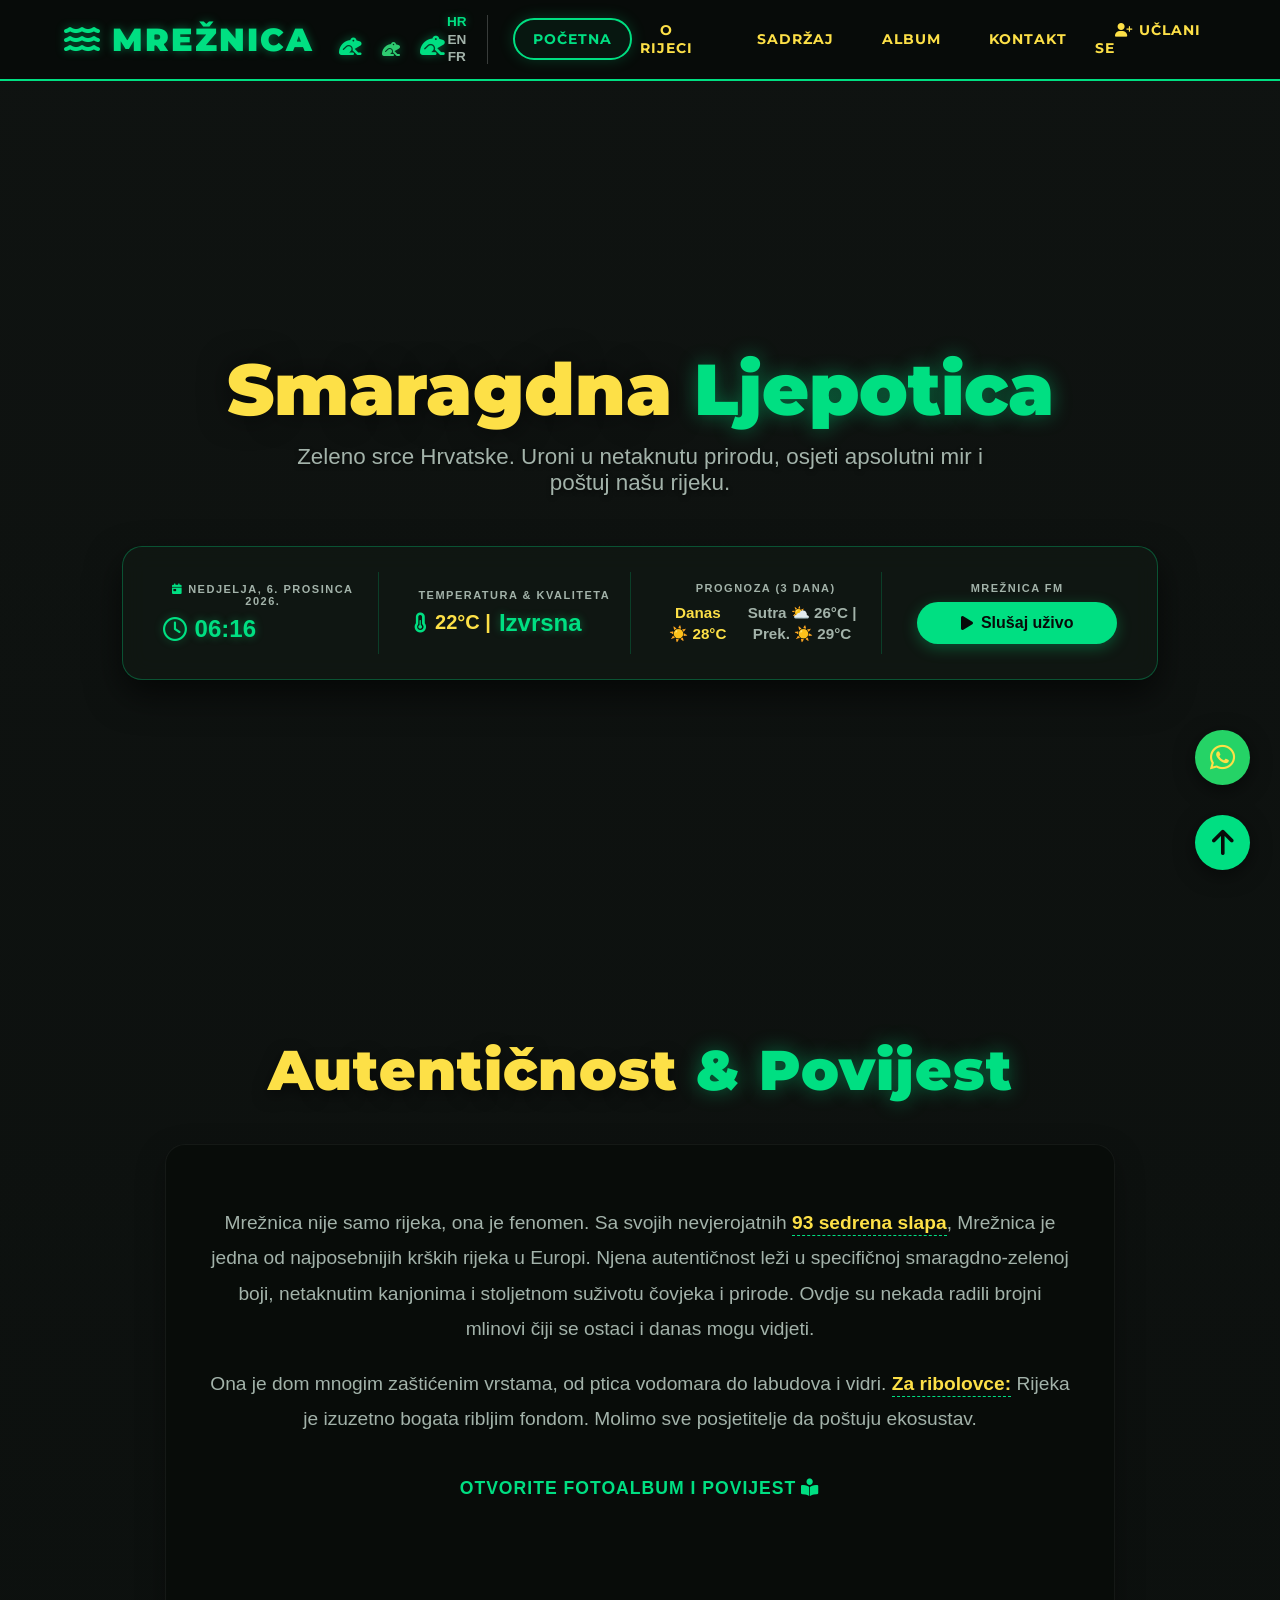
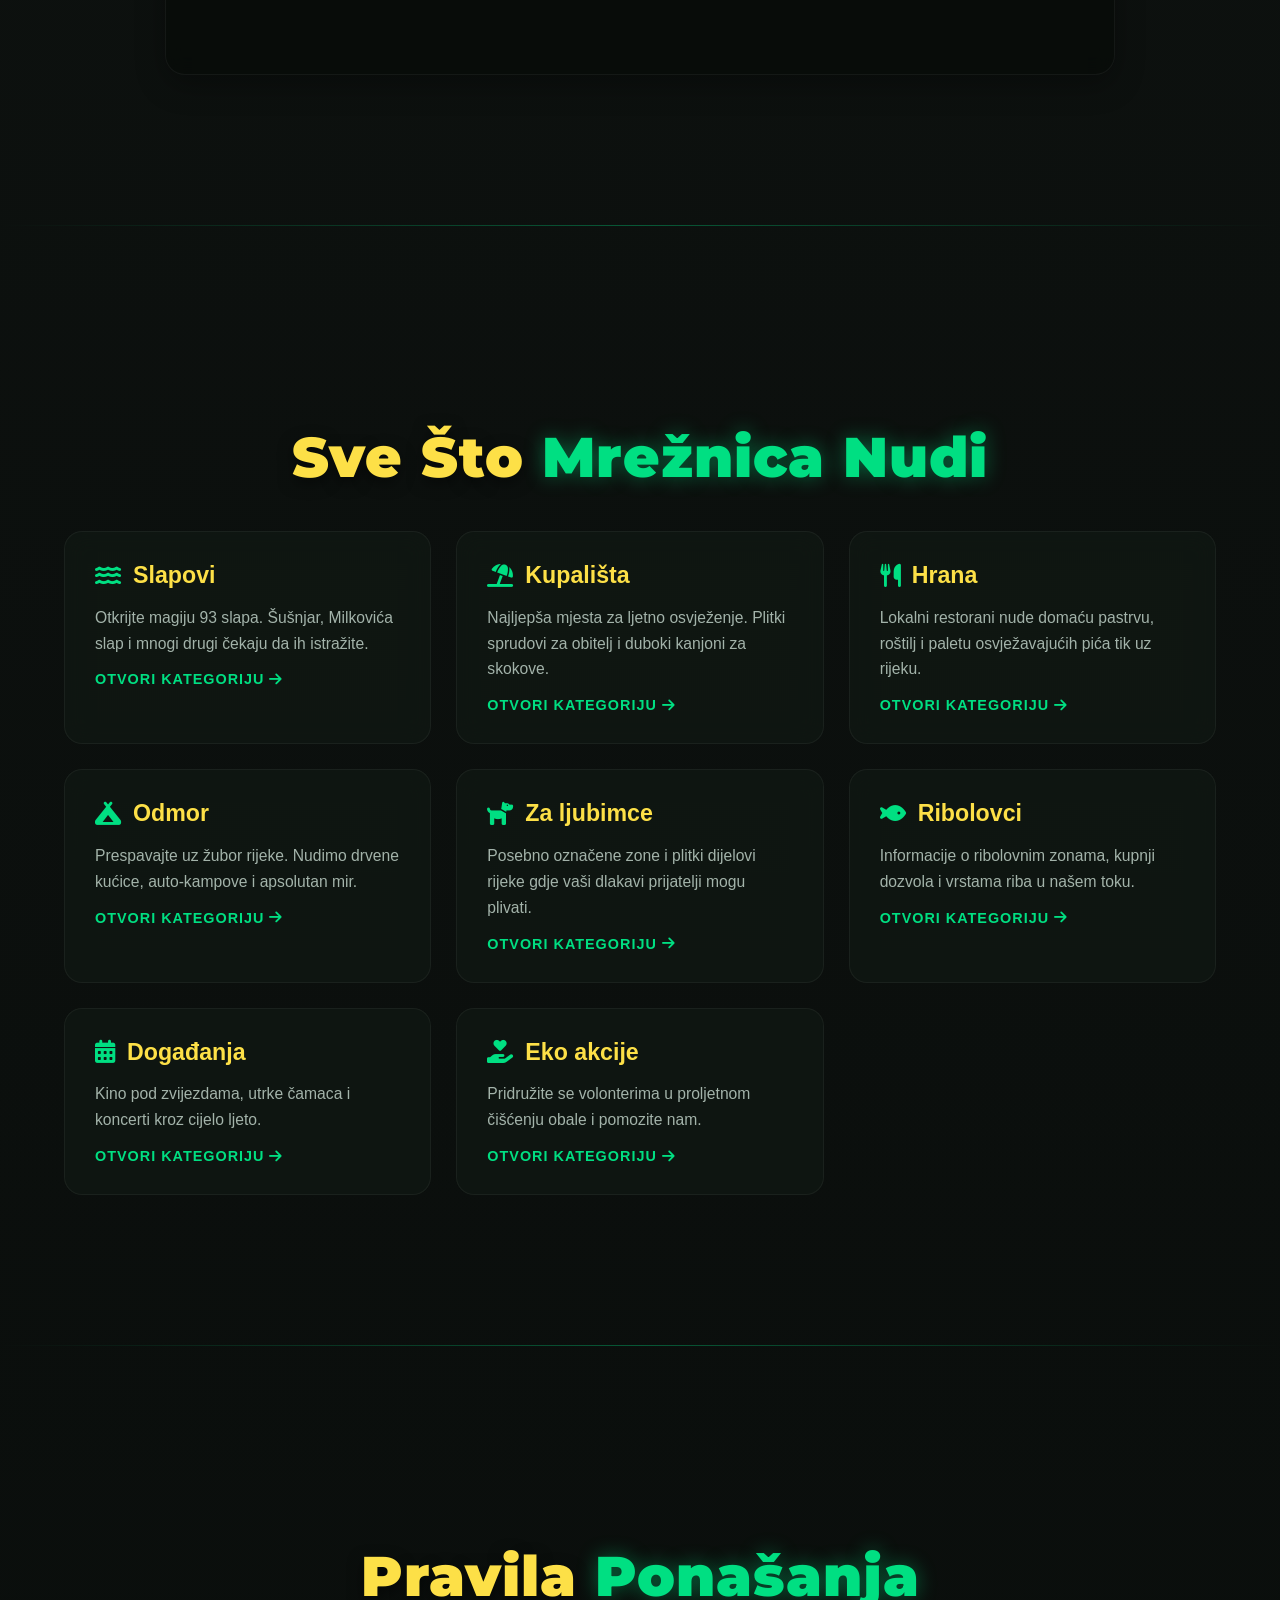
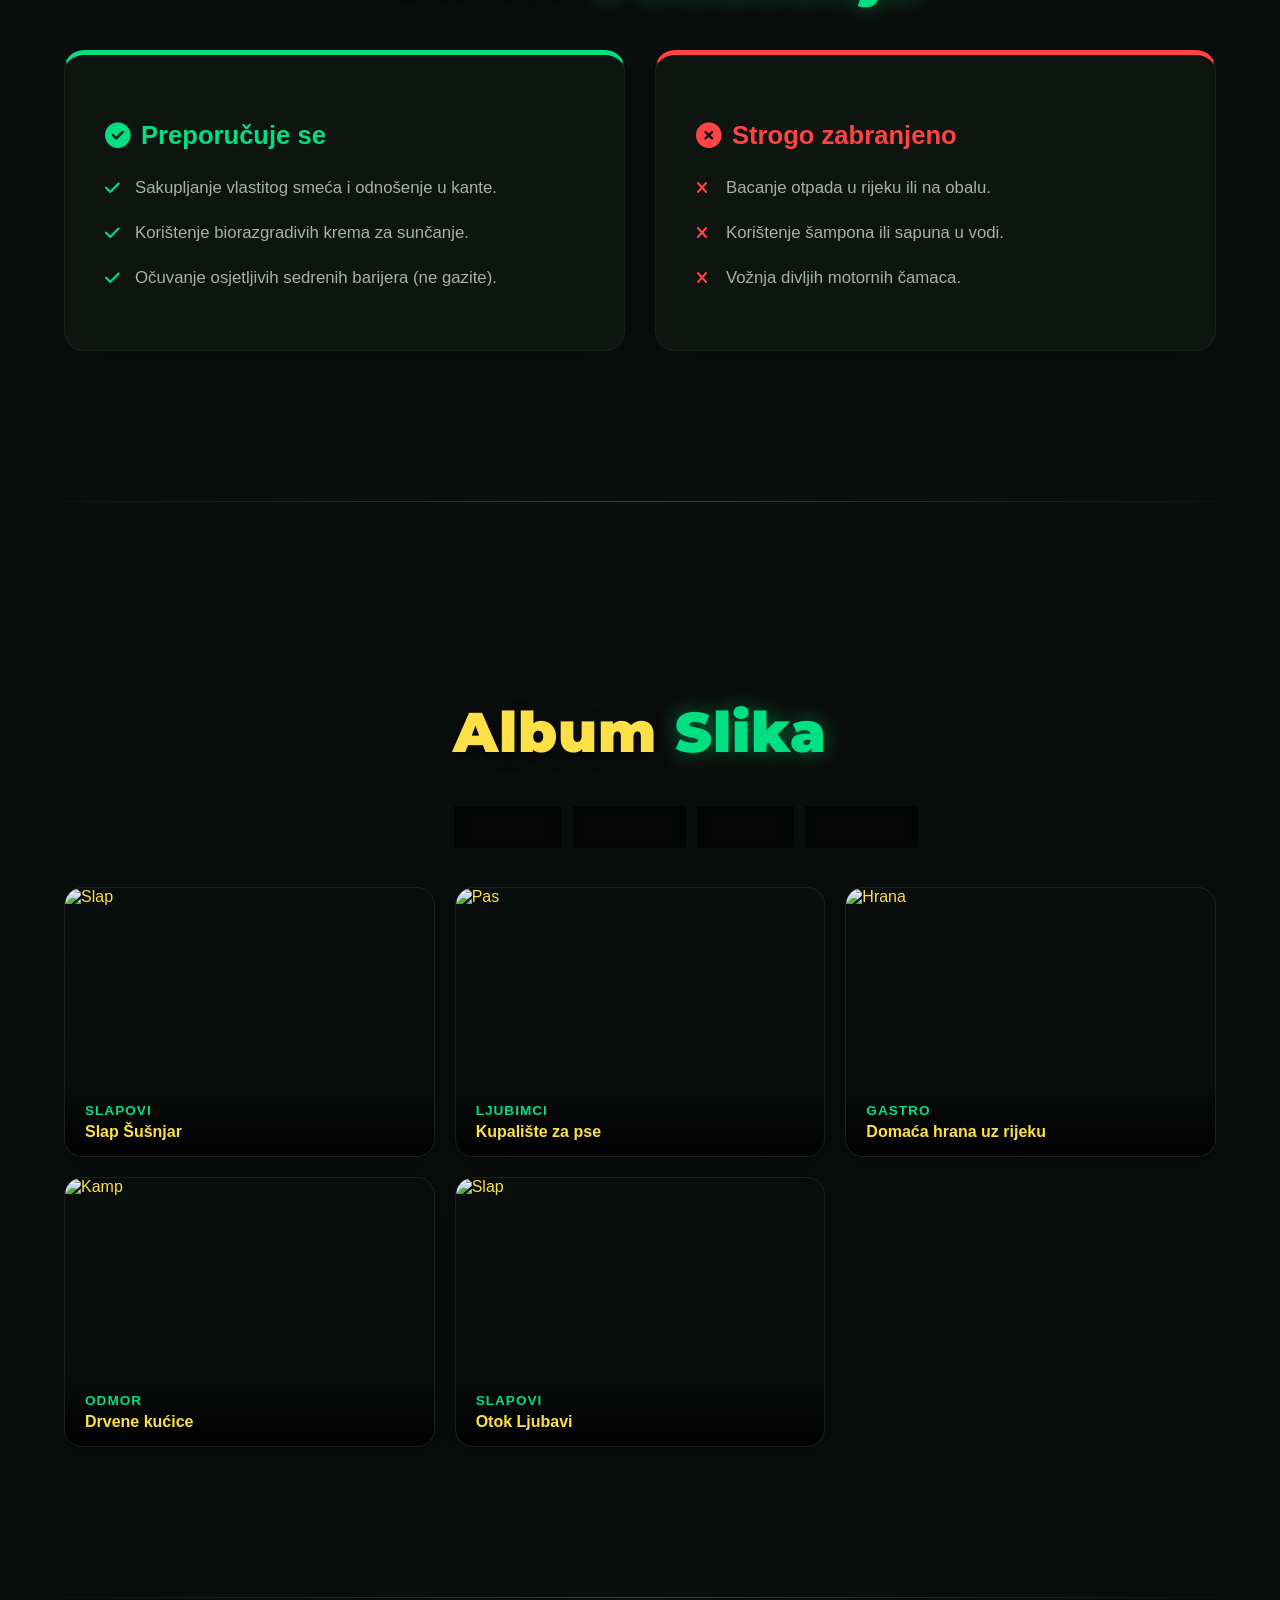
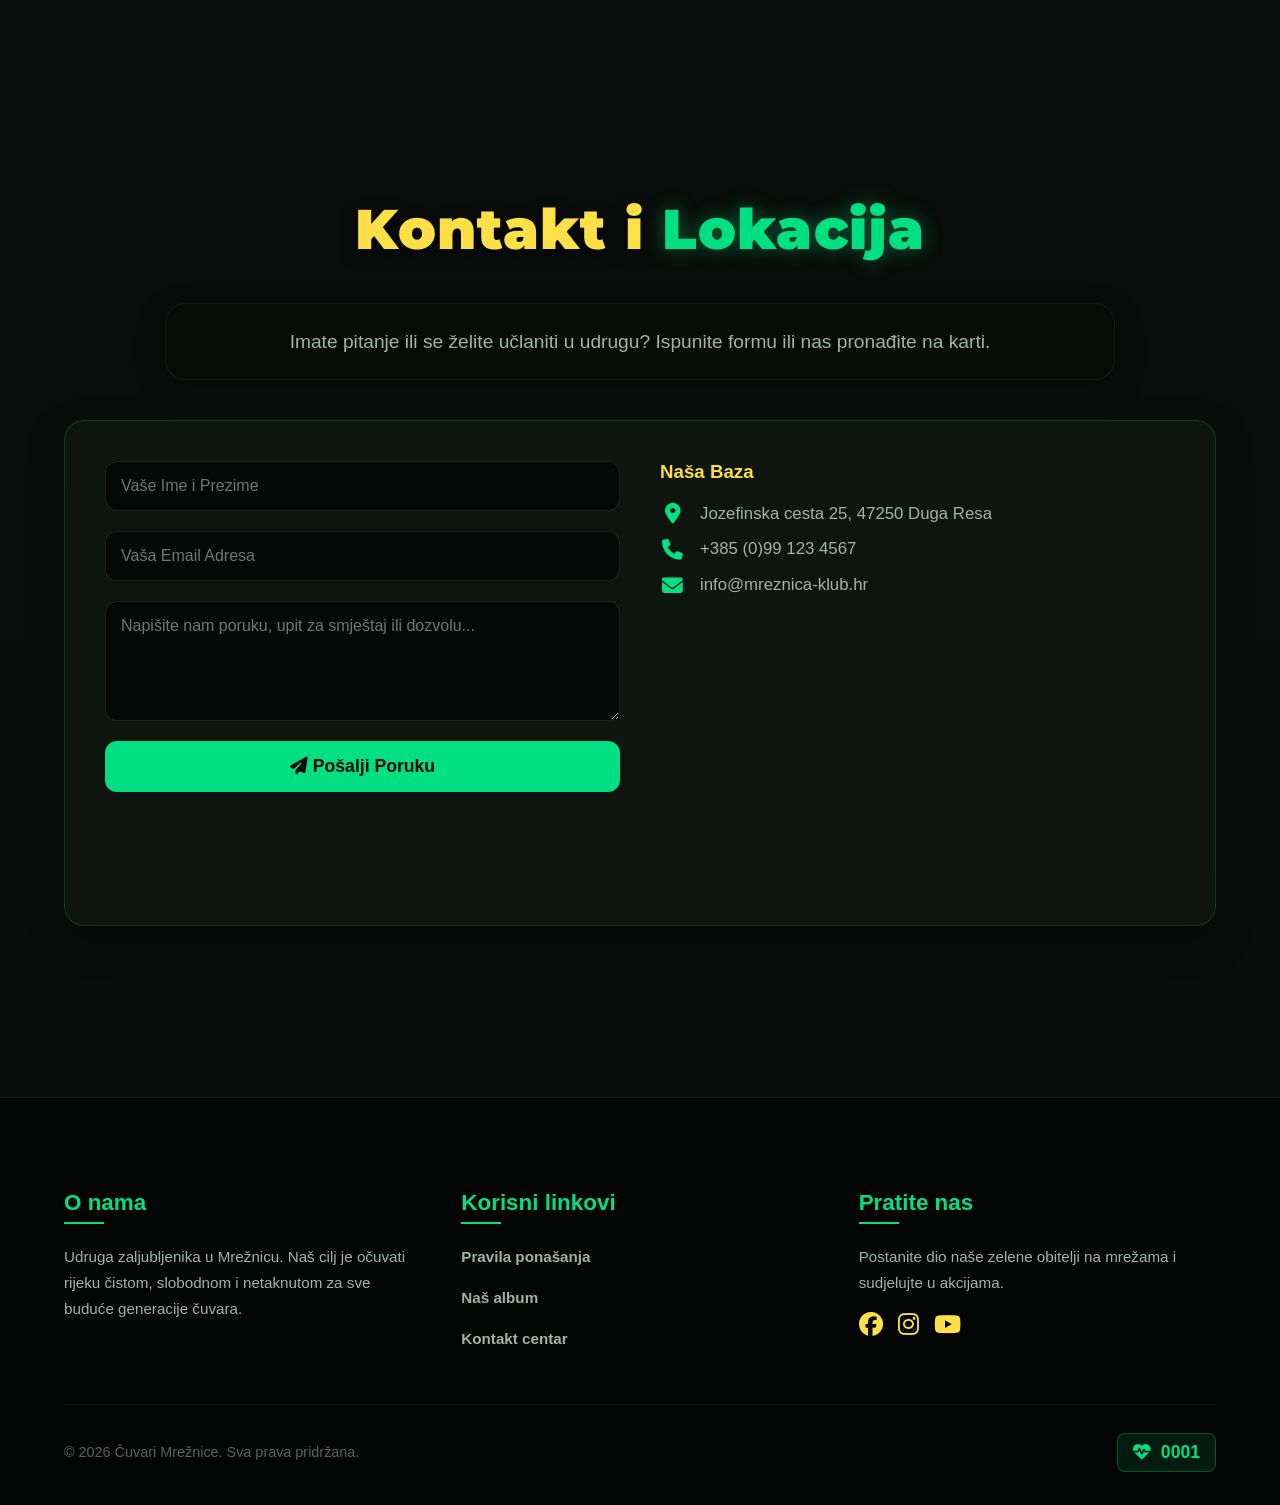
==== commit 6e938866: "Update index.html" ====
--- a/index.html
+++ b/index.html
@@ -5,25 +5,22 @@
     <meta name="viewport" content="width=device-width, initial-scale=1.0">
     <title>Smaragdna Mrežnica</title>
     
-    <!-- FontAwesome za predivne moderne ikone -->
     <link rel="stylesheet" href="https://cdnjs.cloudflare.com/ajax/libs/font-awesome/6.4.0/css/all.min.css">
-    
-    <!-- Google Fonts za predivan font naslova -->
     <link rel="preconnect" href="https://fonts.googleapis.com">
     <link rel="preconnect" href="https://fonts.gstatic.com" crossorigin>
     <link href="https://fonts.googleapis.com/css2?family=Montserrat:wght@400;700;900&display=swap" rel="stylesheet">
     
     <style>
-        /* --- OSNOVE --- */
         :root {
             --crna: #070b09; 
             --tamno-zelena: rgba(16, 24, 19, 0.75); 
             --smaragdna: #00df82; 
             --smaragdna-glow: rgba(0, 223, 130, 0.4);
-            --bijela: #f0f5f2;
+            --bijela: #FDE047; /* Pretvorili smo glavnu bijelu boju teksta u žutu */
             --siva: #a3b3aa;
             --tamno-siva: #1e2924;
             --crvena: #ff4444;
+            --zuta: #FDE047; /* Lijepa, mekana žuta boja za linkove */
         }
 
         html, body {
@@ -37,7 +34,6 @@
 
         *, *::before, *::after { box-sizing: inherit; }
 
-        /* --- GLAVNO ZAGLAVLJE --- */
         .glavno-zaglavlje {
             position: fixed; width: 100%; top: 0;
             background-color: rgba(7, 11, 9, 0.85);
@@ -59,7 +55,6 @@
             padding: 15px 5%; max-width: 1400px; margin: 0 auto;
         }
 
-        /* ANIMACIJA LOGOTIPA VALOVA */
         @keyframes zivi-valovi {
             0%, 100% { transform: translate(0, 0) rotate(0deg); }
             25% { transform: translate(-4px, -2px) rotate(-4deg); }
@@ -69,38 +64,62 @@
 
         .logo { 
             font-family: 'Montserrat', sans-serif;
-            font-size: 36px; font-weight: 900; color: var(--smaragdna); text-decoration: none; 
+            font-size: 32px; font-weight: 900; color: var(--smaragdna); text-decoration: none; 
             letter-spacing: 2px; display: flex; align-items: center; gap: 10px; text-shadow: 0 0 10px var(--smaragdna-glow);
-        }
-        .logo i {
-            display: inline-block;
-            animation: zivi-valovi 5s ease-in-out infinite;
-        }
-
-        .nav-menu { display: flex; list-style: none; gap: 15px; align-items: center; margin: 0; padding: 0; }
+            position: relative;
+        }
+        .logo i.fa-water { display: inline-block; animation: zivi-valovi 5s ease-in-out infinite; }
+        
+        /* Nove žabice u zaglavlju */
+        .header-zabice { display: flex; gap: 18px; margin-left: 15px; align-items: flex-end; height: 35px; }
+        .header-zaba { color: var(--smaragdna); font-size: 20px; }
+        .z1 { animation: skok-zabe 3s infinite 0.2s; }
+        .z2 { animation: skok-zabe 4s infinite 1.5s; font-size: 16px; color: #2ecc71; }
+        .z3 { animation: skok-zabe 3.5s infinite 0.8s; font-size: 22px; }
+
+        @keyframes skok-zabe {
+            0%, 80%, 100% { transform: translateY(0) scale(1); }
+            82% { transform: translateY(3px) scale(1.1, 0.8); }
+            88% { transform: translateY(-25px) scale(0.9, 1.2); }
+            94% { transform: translateY(0) scale(1.1, 0.8); }
+            97% { transform: translateY(0) scale(1); }
+        }
+
+        .nav-desno { display: flex; align-items: center; gap: 25px; }
+        
+        /* Language switcher */
+        .jezik-switch { display: flex; flex-direction: column; gap: 4px; color: var(--siva); font-size: 0.85rem; font-weight: bold; border-right: 1px solid rgba(255,255,255,0.2); padding-right: 20px; text-align: center; }
+        .jezik-switch span { cursor: pointer; transition: 0.3s; line-height: 1; }
+        .jezik-switch span:hover, .jezik-switch span.aktivan { color: var(--smaragdna); text-shadow: 0 0 8px var(--smaragdna-glow); }
+
+        .nav-menu { display: flex; list-style: none; gap: 8px; align-items: center; margin: 0; padding: 0; }
+        
+        /* Novi dizajn linkova navigacije */
         .nav-link { 
             font-family: 'Montserrat', sans-serif;
-            text-decoration: none; color: var(--bijela); font-weight: 700; text-transform: uppercase; 
-            font-size: 14px; transition: 0.3s; position: relative; padding: 5px 0;
-            letter-spacing: 1px;
-        }
-        .nav-link::after { content: ''; position: absolute; bottom: 0; left: 0; width: 0; height: 2px; background-color: var(--smaragdna); transition: width 0.3s ease; }
-        .nav-link:hover::after { width: 100%; }
-        .nav-link:hover { color: var(--smaragdna); text-shadow: 0 0 10px rgba(0, 223, 130, 0.5); }
+            text-decoration: none; color: var(--zuta); font-weight: 700; text-transform: uppercase; 
+            font-size: 14px; transition: all 0.3s ease; padding: 10px 18px; border-radius: 30px;
+            letter-spacing: 1px; border: 2px solid transparent;
+        }
+        .nav-link:hover, .nav-link.aktivno { 
+            border-color: var(--smaragdna); 
+            color: var(--smaragdna); 
+            box-shadow: 0 0 15px rgba(0, 223, 130, 0.2); 
+            background: rgba(0, 223, 130, 0.05);
+        }
 
         .hamburger { display: none; cursor: pointer; z-index: 2000; }
         .bar { display: block; width: 25px; height: 3px; margin: 5px auto; transition: 0.3s; background-color: var(--smaragdna); }
-
-        /* --- HERO & STATUS --- */
+        .mobilni-samo { display: none; }
+        .jezik-switch-mobilni { display: none; }
+
         .hero-sekcija {
             min-height: 100vh; display: flex; flex-direction: column; justify-content: center; align-items: center; text-align: center;
             padding-top: 120px; padding-bottom: 50px; position: relative; overflow: hidden;
         }
         
-        #hero-canvas { position: absolute; top: 0; left: 0; width: 100%; height: 100%; z-index: 1; pointer-events: none; opacity: 0.35; }
-
         .hero-sadrzaj { position: relative; z-index: 2; max-width: 900px; padding: 0 20px; }
-        .hero-sadrzaj h1 { font-family: 'Montserrat', sans-serif; font-size: 4.5rem; font-weight: 900; color: var(--bijela); margin-bottom: 15px; text-shadow: 0 0 30px rgba(0, 0, 0, 0.6); line-height: 1.1; }
+        .hero-sadrzaj h1 { font-family: 'Montserrat', sans-serif; font-size: 4.5rem; font-weight: 900; color: var(--bijela); margin-bottom: 15px; text-shadow: 0 0 30px rgba(0, 0, 0, 0.6); line-height: 1.1; word-wrap: break-word; }
         .hero-sadrzaj h1 span { color: var(--smaragdna); text-shadow: 0 0 20px var(--smaragdna-glow); }
         .hero-sadrzaj p { font-size: 1.4rem; max-width: 700px; margin: 0 auto; color: var(--siva); text-shadow: 0 2px 4px rgba(0,0,0,0.5); }
 
@@ -131,7 +150,6 @@
         .viz-stupac:nth-child(4) { animation-delay: 0.05s; } .viz-stupac:nth-child(5) { animation-delay: 0.25s; }
         @keyframes skoci { 0% { height: 4px; } 100% { height: 20px; } }
 
-        /* --- SEKCIJE --- */
         section { padding: 90px 5%; max-width: 1400px; margin: 0 auto; position: relative; z-index: 5; }
         h2 { 
             font-family: 'Montserrat', sans-serif;
@@ -144,17 +162,117 @@
             max-width: 950px; margin: 0 auto; font-size: 1.2rem; line-height: 1.85; color: var(--siva); 
             text-align: center; background: rgba(7, 11, 9, 0.75); padding: 40px; border-radius: 20px; 
             backdrop-filter: blur(10px); -webkit-backdrop-filter: blur(10px); border: 1px solid rgba(255,255,255,0.05); box-shadow: 0 10px 30px rgba(0,0,0,0.3);
+            position: relative;
         }
         .sekcija-tekst strong { color: var(--bijela); border-bottom: 1px dashed var(--smaragdna); padding-bottom: 2px; }
         .razdjelnik { height: 1px; background: linear-gradient(90deg, transparent, var(--smaragdna), transparent); margin: 60px 0; opacity: 0.35; }
 
-        /* KATEGORIJE GRID */
+        .zivotinje-animacija-kontejner {
+            display: flex; justify-content: center; align-items: flex-end; gap: 50px;
+            height: 100px; margin-top: 30px; overflow: hidden; position: relative;
+        }
+        
+        .zaba-lovac-kontejner {
+            position: absolute; bottom: -10px;
+            display: flex; flex-direction: column; align-items: center; justify-content: flex-end;
+            opacity: 0;
+        }
+        
+        .zaba-izron-1 { color: var(--smaragdna); font-size: 32px; left: 30%; animation: zaba-skok 6s infinite 0.5s; }
+        .zaba-izron-2 { color: #2ecc71; font-size: 24px; left: 50%; animation: zaba-skok 7.5s infinite 2s; }
+        .zaba-izron-3 { color: var(--bijela); font-size: 28px; right: 30%; animation: zaba-skok 6.5s infinite 3.5s; }
+
+        @keyframes zaba-skok {
+            0% { opacity: 0; transform: translateY(40px); }
+            10% { opacity: 1; transform: translateY(0); }
+            80% { opacity: 1; transform: translateY(0); }
+            90% { opacity: 1; transform: translateY(0); }
+            100% { opacity: 0; transform: translateY(40px); }
+        }
+
+        /* Jezik žabe */
+        .jezik {
+            position: absolute;
+            bottom: 30px; /* Početak malo iznad žabe */
+            width: 4px;
+            height: 0;
+            background-color: #ff6b6b; /* Crvenkasta boja jezika */
+            border-radius: 4px;
+            transform-origin: bottom center;
+            z-index: 10;
+        }
+
+        /* Mušica */
+        .musica {
+            position: absolute;
+            color: #d1d8d4;
+            font-size: 8px;
+            z-index: 11;
+            opacity: 0;
+        }
+
+        /* Animacije za prvu žabu */
+        .zaba-izron-1 .jezik { animation: izbaci-jezik-1 6s infinite 0.5s; left: 50%; transform: translateX(-50%) rotate(15deg); }
+        .zaba-izron-1 .musica { animation: musica-leti-1 6s infinite 0.5s; top: -40px; right: -20px; }
+
+        @keyframes izbaci-jezik-1 {
+            0%, 40% { height: 0; }
+            45% { height: 45px; } /* Jezik se izdužuje do mušice */
+            50%, 100% { height: 0; } /* Jezik se brzo vraća */
+        }
+        
+        @keyframes musica-leti-1 {
+            0%, 10% { opacity: 0; transform: translate(10px, -10px); }
+            20% { opacity: 1; transform: translate(5px, 0px); }
+            30% { opacity: 1; transform: translate(0px, 5px); }
+            40% { opacity: 1; transform: translate(-5px, 0px); }
+            44% { opacity: 1; transform: translate(-10px, 5px); } /* Mušica je na poziciji za jelo */
+            45%, 100% { opacity: 0; } /* Mušica je pojedena */
+        }
+
+        /* Animacije za drugu žabu (srednja, manja) */
+        .zaba-izron-2 .jezik { animation: izbaci-jezik-2 7.5s infinite 2s; left: 50%; transform: translateX(-50%) rotate(-20deg); background-color: #e74c3c;}
+        .zaba-izron-2 .musica { animation: musica-leti-2 7.5s infinite 2s; top: -35px; left: -25px; font-size: 6px; }
+
+        @keyframes izbaci-jezik-2 {
+            0%, 55% { height: 0; }
+            60% { height: 40px; }
+            65%, 100% { height: 0; }
+        }
+
+        @keyframes musica-leti-2 {
+            0%, 10% { opacity: 0; transform: translate(-15px, -10px); }
+            30% { opacity: 1; transform: translate(-5px, 5px); }
+            50% { opacity: 1; transform: translate(5px, -5px); }
+            59% { opacity: 1; transform: translate(15px, 0px); }
+            60%, 100% { opacity: 0; }
+        }
+
+        /* Animacije za treću žabu (bijela) */
+        .zaba-izron-3 .jezik { animation: izbaci-jezik-3 6.5s infinite 3.5s; left: 50%; transform: translateX(-50%) rotate(5deg); }
+        .zaba-izron-3 .musica { animation: musica-leti-3 6.5s infinite 3.5s; top: -50px; right: -5px; color: #a3b3aa;}
+
+        @keyframes izbaci-jezik-3 {
+            0%, 30% { height: 0; }
+            35% { height: 50px; }
+            40%, 100% { height: 0; }
+        }
+
+        @keyframes musica-leti-3 {
+            0%, 10% { opacity: 0; transform: translate(0px, -20px); }
+            20% { opacity: 1; transform: translate(-5px, -10px); }
+            30% { opacity: 1; transform: translate(5px, -5px); }
+            34% { opacity: 1; transform: translate(0px, 0px); }
+            35%, 100% { opacity: 0; }
+        }
+
+
         .kategorije-grid { display: grid; grid-template-columns: repeat(auto-fit, minmax(280px, 1fr)); gap: 25px; margin-top: 40px; }
         .kat-kartica {
             background: var(--tamno-zelena); padding: 30px; border-radius: 18px; 
             border: 1px solid rgba(255,255,255,0.05); transition: all 0.4s cubic-bezier(0.165, 0.84, 0.44, 1); text-align: left;
             position: relative; overflow: hidden; backdrop-filter: blur(12px); -webkit-backdrop-filter: blur(12px);
-            cursor: pointer; /* Kursor za klik */
+            cursor: pointer;
         }
         .kat-kartica::before { content: ""; position: absolute; top: 0; left: 0; width: 100%; height: 3px; background: var(--smaragdna); transform: scaleX(0); transition: 0.3s; transform-origin: left; }
         .kat-kartica:hover::before { transform: scaleX(1); }
@@ -165,10 +283,9 @@
         .kat-kartica h3 { color: var(--bijela); font-size: 1.45rem; margin-top: 0; display: flex; align-items: center; gap: 12px; margin-bottom: 15px; }
         .kat-kartica h3 i { color: var(--smaragdna); }
         .kat-kartica p { color: var(--siva); font-size: 0.98rem; line-height: 1.65; margin-bottom: 15px; }
-        .kat-otvori-btn { font-size: 0.9rem; color: var(--smaragdna); font-weight: bold; text-transform: uppercase; letter-spacing: 1px; display: flex; align-items: center; gap: 5px; transition: 0.3s; }
+        .kat-otvori-btn { font-size: 0.9rem; color: var(--smaragdna); font-weight: bold; text-transform: uppercase; letter-spacing: 1px; display: flex; align-items: center; gap: 5px; transition: 0.3s; cursor: pointer; }
         .kat-kartica:hover .kat-otvori-btn { gap: 10px; }
 
-        /* --- OVERLAY ZA DETALJE KATEGORIJE --- */
         .kat-overlay {
             position: fixed; top: 0; left: 0; width: 100%; height: 100%;
             background: var(--crna); z-index: 4000;
@@ -194,7 +311,6 @@
         .kat-overlay-naslov { font-size: 3.5rem; color: var(--smaragdna); margin-bottom: 20px; }
         .kat-overlay-tekst { font-size: 1.2rem; color: var(--siva); line-height: 1.8; margin-bottom: 40px; text-align: left; background: var(--tamno-zelena); padding: 40px; border-radius: 20px; border: 1px solid rgba(255,255,255,0.05); }
         
-        /* SLIDER SLIKA U OVERLAYU */
         .slider-wrapper { position: relative; width: 100%; border-radius: 20px; overflow: hidden; box-shadow: 0 20px 50px rgba(0,0,0,0.5); border: 1px solid rgba(0,223,130,0.2); }
         .slider-slika { width: 100%; height: 500px; object-fit: cover; display: block; }
         .slider-btn {
@@ -209,9 +325,8 @@
         .sl-tocka { width: 12px; height: 12px; border-radius: 50%; background: rgba(255,255,255,0.4); cursor: pointer; transition: 0.3s; }
         .sl-tocka.aktivna { background: var(--smaragdna); box-shadow: 0 0 10px var(--smaragdna); transform: scale(1.2); }
 
-        /* PRAVILA PONAŠANJA */
         .pravila-grid { display: grid; grid-template-columns: repeat(auto-fit, minmax(320px, 1fr)); gap: 30px; margin-top: 40px; }
-        .pravilo-kutija { background: var(--tamno-zelena); padding: 40px; border-radius: 20px; backdrop-filter: blur(12px); -webkit-backdrop-filter: blur(12px); border: 1px solid rgba(255,255,255,0.05); box-shadow: 0 10px 30px rgba(0,0,0,0.3); }
+        .pravilo-kutija { background: var(--tamno-zelena); padding: 40px; border-radius: 20px; backdrop-filter: blur(12px); border: 1px solid rgba(255,255,255,0.05); box-shadow: 0 10px 30px rgba(0,0,0,0.3); }
         .dozvoljeno { border-top: 5px solid var(--smaragdna); } .zabranjeno { border-top: 5px solid var(--crvena); }
         .pravilo-kutija h3 { font-size: 1.6rem; margin-bottom: 25px; display: flex; align-items: center; gap: 10px; }
         .dozvoljeno h3 { color: var(--smaragdna); } .zabranjeno h3 { color: var(--crvena); }
@@ -220,7 +335,6 @@
         .dozvoljeno li::before { content: "\f00c"; font-family: "Font Awesome 5 Free"; font-weight: 900; position: absolute; left: 0; color: var(--smaragdna); }
         .zabranjeno li::before { content: "\f00d"; font-family: "Font Awesome 5 Free"; font-weight: 900; position: absolute; left: 0; color: var(--crvena); }
 
-        /* KONTAKT SEKCIJA */
         .kontakt-grid {
             display: grid; grid-template-columns: 1fr 1fr; gap: 40px; margin-top: 40px;
             background: var(--tamno-zelena); padding: 40px; border-radius: 20px; 
@@ -240,7 +354,6 @@
         .info-red i { color: var(--smaragdna); font-size: 1.3rem; width: 25px; text-align: center; }
         .karta { width: 100%; height: 250px; border-radius: 12px; border: none; margin-top: 20px; }
 
-        /* GALERIJA */
         .galerija-filteri { display: flex; justify-content: center; flex-wrap: wrap; gap: 12px; margin-bottom: 40px; }
         .filter-btn { padding: 12px 28px; background: rgba(0,0,0,0.6); color: var(--bijela); border: 1px solid rgba(0,223,130,0.3); border-radius: 30px; cursor: pointer; font-weight: bold; transition: 0.3s; backdrop-filter: blur(5px); }
         .filter-btn.aktivno, .filter-btn:hover { background: var(--smaragdna); color: var(--crna); border-color: var(--smaragdna); }
@@ -252,21 +365,16 @@
         .slika-kutija:hover .slika-opis { transform: translateY(0); }
         .slika-opis span { display: block; font-size: 0.85rem; color: var(--smaragdna); margin-bottom: 5px; text-transform: uppercase; letter-spacing: 1px; }
 
-        /* NAPREDNI LIGHTBOX MODAL */
         .lightbox {
             position: fixed; top: 0; left: 0; width: 100%; height: 100%; background: rgba(4, 6, 5, 0.98);
             z-index: 5000; display: none; justify-content: center; align-items: center; opacity: 0; transition: opacity 0.3s ease;
         }
         .lightbox.aktivan { display: flex; opacity: 1; }
         .lightbox-sadrzaj { max-width: 90%; text-align: center; position: relative; }
-        
-        /* Novi zatvori X, odvojen od slike */
         .lightbox-zatvori { position: fixed; top: 30px; right: 40px; color: var(--siva); font-size: 2.5rem; cursor: pointer; transition: 0.3s; z-index: 5010; }
         .lightbox-zatvori:hover { color: var(--smaragdna); transform: scale(1.1); }
-        
         .lightbox-slika { max-width: 100%; max-height: 70vh; border-radius: 12px; border: 2px solid rgba(255,255,255,0.1); box-shadow: 0 10px 40px rgba(0,0,0,0.8); }
         
-        /* Strelice lijevo/desno */
         .lb-strelica {
             position: absolute; top: 50%; transform: translateY(-50%); background: rgba(0,0,0,0.5); border: 1px solid var(--siva);
             color: var(--bijela); width: 60px; height: 60px; border-radius: 50%; font-size: 1.5rem; cursor: pointer; transition: 0.3s; z-index: 5010;
@@ -275,102 +383,128 @@
         .lb-prev { left: -80px; } .lb-next { right: -80px; }
         @media (max-width: 768px) { .lb-prev { left: 10px; } .lb-next { right: 10px; } }
         
-        /* Tekst ispod slike i link za detalje */
         .lightbox-info { margin-top: 20px; background: rgba(0,0,0,0.5); padding: 20px; border-radius: 12px; border: 1px solid rgba(0,223,130,0.2); }
         .lightbox-naslov { color: var(--smaragdna); font-size: 1.5rem; font-weight: bold; margin-bottom: 10px; }
         .lightbox-tekst { color: var(--bijela); font-size: 1rem; margin-bottom: 15px; }
         .lightbox-link-btn { background: transparent; border: 1px solid var(--smaragdna); color: var(--smaragdna); padding: 8px 20px; border-radius: 30px; cursor: pointer; font-weight: bold; transition: 0.3s; }
         .lightbox-link-btn:hover { background: var(--smaragdna); color: var(--crna); }
 
-        /* ČLANOVI / LOGIN */
-        .login-sekcija { 
-            background: var(--tamno-zelena); padding: 60px 40px; border-radius: 24px; text-align: center; 
-            max-width: 600px; margin: 0 auto; border: 1px solid rgba(0,223,130,0.25); backdrop-filter: blur(12px); box-shadow: 0 20px 40px rgba(0,0,0,0.5);
-        }
-        .login-forma { display: flex; flex-direction: column; gap: 18px; margin-top: 30px; }
-        .login-forma input { padding: 18px; border-radius: 12px; border: 1px solid rgba(255,255,255,0.1); background: rgba(0,0,0,0.6); color: var(--bijela); outline: none; font-size: 1rem; }
-        .login-forma input:focus { border-color: var(--smaragdna); }
-        .login-btn { background: var(--smaragdna); color: var(--crna); border: none; padding: 18px; border-radius: 12px; font-weight: bold; font-size: 1.1rem; cursor: pointer; transition: 0.3s; }
-        .login-btn:hover { background: var(--bijela); }
-        
-        .clanska-kartica { display: none; background: linear-gradient(135deg, rgba(16, 24, 19, 0.95), rgba(7, 11, 9, 0.98)); padding: 40px; border-radius: 20px; border: 2px solid var(--smaragdna); text-align: left; }
-        .clanska-zaglavlje { display: flex; justify-content: space-between; align-items: center; border-bottom: 1px solid rgba(0, 223, 130, 0.2); padding-bottom: 15px; margin-bottom: 20px; }
-        .clanska-status { background: rgba(0, 223, 130, 0.2); color: var(--smaragdna); padding: 5px 12px; border-radius: 20px; font-size: 0.8rem; font-weight: bold; text-transform: uppercase; }
-
-        /* FOOTER */
         footer { background: rgba(4, 6, 5, 0.98); padding: 70px 5% 30px; border-top: 2px solid var(--tamno-zelena); text-align: center; backdrop-filter: blur(10px); margin-top: 80px;}
         .footer-grid { display: grid; grid-template-columns: repeat(auto-fit, minmax(260px, 1fr)); gap: 40px; margin-bottom: 40px; text-align: left; max-width: 1200px; margin: 0 auto 40px; }
         .footer-stupac h3 { color: var(--smaragdna); margin-bottom: 20px; font-size: 1.4rem; position: relative; padding-bottom: 8px; }
         .footer-stupac h3::after { content: ''; position: absolute; bottom: 0; left: 0; width: 40px; height: 2px; background-color: var(--smaragdna); }
         .footer-stupac p { color: var(--siva); margin-bottom: 12px; line-height: 1.7; font-size: 0.95rem; }
+        .footer-stupac p a { color: var(--zuta); text-decoration: none; transition: 0.3s; font-weight: bold; }
+        .footer-stupac p a:hover { color: var(--smaragdna); text-shadow: 0 0 8px var(--smaragdna-glow); }
         .socijalne-mreze { display: flex; gap: 15px; margin-top: 15px; }
-        .socijalne-mreze a { color: var(--bijela); font-size: 1.5rem; transition: 0.3s; }
-        .socijalne-mreze a:hover { color: var(--smaragdna); transform: scale(1.2); }
+        .socijalne-mreze a { color: var(--zuta); font-size: 1.5rem; transition: 0.3s; }
+        .socijalne-mreze a:hover { color: var(--smaragdna); transform: scale(1.2); text-shadow: 0 0 10px var(--smaragdna-glow); }
         
         .footer-bottom { border-top: 1px solid rgba(255,255,255,0.05); padding-top: 25px; color: #55665d; font-size: 0.9rem; display: flex; justify-content: space-between; align-items: center; max-width: 1200px; margin: 0 auto; flex-wrap: wrap; gap: 15px;}
         
-        /* Brojač posjeta */
-        .brojac-posjeta { background: rgba(0, 223, 130, 0.1); border: 1px solid rgba(0, 223, 130, 0.3); padding: 8px 15px; border-radius: 8px; color: var(--smaragdna); font-weight: bold; display: flex; align-items: center; gap: 10px; }
-
-        /* ZABE SKAKAVICE */
-        .zabe-kontejner {
-            position: fixed; bottom: 0; left: 0; width: 100%; height: 100px;
-            pointer-events: none; z-index: 9999;
-        }
-        .zaba {
-            position: absolute; color: var(--smaragdna); font-size: 28px;
-            text-shadow: 0 5px 10px rgba(0,0,0,0.5); bottom: 15px;
-        }
-        .zaba1 { left: 15%; animation: skok-zabe 4s infinite 1s; }
-        .zaba2 { left: 50%; animation: skok-zabe 5s infinite 2.5s; color: #2ecc71; font-size: 24px;}
-        .zaba3 { right: 20%; animation: skok-zabe 6.5s infinite 0.5s; font-size: 32px; }
-
-        @keyframes skok-zabe {
-            0%, 80%, 100% { transform: translateY(0) scale(1); }
-            82% { transform: translateY(5px) scale(1.1, 0.8); }
-            88% { transform: translateY(-50px) scale(0.9, 1.2); }
-            94% { transform: translateY(0) scale(1.1, 0.8); }
-            97% { transform: translateY(0) scale(1); }
-        }
+        .brojac-posjeta { background: rgba(0, 223, 130, 0.1); border: 1px solid rgba(0, 223, 130, 0.3); padding: 8px 15px; border-radius: 8px; color: var(--smaragdna); font-weight: bold; display: flex; align-items: center; gap: 10px; font-size: 1.1rem; }
+
+        /* Plutajući gumbi (WhatsApp & BackToTop) */
+        .plutajuci-gumbi {
+            position: fixed; bottom: 30px; right: 30px; display: flex; flex-direction: column; gap: 30px; z-index: 3500;
+        }
+        .plutajuci-gumb {
+            width: 55px; height: 55px; border-radius: 50%; display: flex; justify-content: center; align-items: center;
+            font-size: 1.8rem; color: var(--bijela); text-decoration: none; box-shadow: 0 5px 20px rgba(0,0,0,0.5);
+            transition: all 0.3s ease; position: relative;
+        }
+        .plutajuci-gumb.wa { background-color: #25D366; }
+        .plutajuci-gumb.wa:hover { background-color: #128C7E; transform: scale(1.1); }
+        .tooltip-tekst {
+            position: absolute; right: 70px; background: rgba(0,0,0,0.85); padding: 8px 12px; border-radius: 8px;
+            font-size: 0.9rem; font-weight: bold; white-space: nowrap; opacity: 0; pointer-events: none; transition: 0.3s;
+            border: 1px solid var(--smaragdna); color: var(--zuta);
+        }
+        .plutajuci-gumb.wa:hover .tooltip-tekst { opacity: 1; right: 65px; }
+        
+        .plutajuci-gumb.btt { background-color: var(--smaragdna); color: var(--crna); opacity: 0; pointer-events: none; transform: translateY(20px); }
+        .plutajuci-gumb.btt.vidljivo { opacity: 1; pointer-events: auto; transform: translateY(0); }
+        .plutajuci-gumb.btt:hover { background-color: var(--bijela); transform: translateY(-5px); }
 
         @media (max-width: 1024px) {
             .hamburger { display: block; }
-            .nav-menu { position: fixed; top: 0; left: -100vw; width: 100vw; height: 100vh; background-color: rgba(7, 11, 9, 0.99); backdrop-filter: blur(15px); flex-direction: column; justify-content: center; gap: 30px; transition: 0.4s ease-in-out; }
+            .nav-menu { position: fixed; top: 0; left: -100vw; width: 100vw; height: 100vh; background-color: rgba(7, 11, 9, 0.99); backdrop-filter: blur(15px); flex-direction: column; justify-content: center; gap: 20px; transition: 0.4s ease-in-out; }
             .nav-menu.active { left: 0; }
-            .nav-link { font-size: 1.5rem; display: block; padding: 10px; }
+            .nav-link { font-size: 1.5rem; display: block; padding: 10px 20px; }
             .hamburger.active .bar:nth-child(2) { opacity: 0; } .hamburger.active .bar:nth-child(1) { transform: translateY(8px) rotate(45deg); } .hamburger.active .bar:nth-child(3) { transform: translateY(-8px) rotate(-45deg); }
+            
+            .mobilni-samo { display: flex; justify-content: center; margin-bottom: 10px; width: 100%; border-bottom: 1px solid rgba(0,223,130,0.3); padding-bottom: 20px; }
+            .jezik-switch { display: none; }
+            .jezik-switch-mobilni { display: flex; justify-content: center; gap: 25px; width: 100%; border-bottom: 1px solid rgba(0,223,130,0.3); padding-bottom: 20px; margin-bottom: 10px; }
+            .jezik-switch-mobilni span { color: var(--siva); font-size: 1.2rem; font-weight: bold; cursor: pointer; transition: 0.3s; }
+            .jezik-switch-mobilni span:hover, .jezik-switch-mobilni span.aktivan { color: var(--smaragdna); text-shadow: 0 0 10px var(--smaragdna-glow); }
+            
             .status-traka { flex-direction: column; padding: 20px; } .status-stavka { border-right: none; border-bottom: 1px solid rgba(0, 223, 130, 0.1); padding: 18px 0; } .status-stavka:last-child { border-bottom: none; }
             .kontakt-grid { grid-template-columns: 1fr; }
             .footer-bottom { flex-direction: column; text-align: center; justify-content: center; }
         }
+        
+        @media (max-width: 768px) {
+            .hero-sadrzaj h1 { font-size: 2.8rem; word-break: break-word; hyphens: auto; }
+            .hero-sadrzaj h1 span { display: block; margin-top: 5px; } /* Sprječava rezanje teksta prebacivanjem u novi red */
+            .jezik-switch { display: none; } /* Skrivamo u headeru na manjem ekranu radi prostora */
+            .logo { font-size: 26px; }
+            .plutajuci-gumbi { bottom: 15px; right: 15px; }
+            .plutajuci-gumb { width: 45px; height: 45px; font-size: 1.5rem; }
+        }
     </style>
 </head>
 <body>
 
-    <!-- ZAGLAVLJE -->
     <header class="glavno-zaglavlje" id="glavno-zaglavlje">
         <nav>
             <a href="#" class="logo">
                 <i class="fa-solid fa-water"></i> MREŽNICA
+                <div class="header-zabice">
+                    <i class="fa-solid fa-frog header-zaba z1"></i>
+                    <i class="fa-solid fa-frog header-zaba z2"></i>
+                    <i class="fa-solid fa-frog header-zaba z3"></i>
+                </div>
             </a>
-            <div class="hamburger" id="hamburger">
-                <span class="bar"></span><span class="bar"></span><span class="bar"></span>
-            </div>
-            <ul class="nav-menu" id="nav-menu">
-                <li><a href="#pocetna" class="nav-link">Početna</a></li>
-                <li><a href="#o-rijeci" class="nav-link">O rijeci</a></li>
-                <li><a href="#kategorije" class="nav-link">Sadržaj</a></li>
-                <li><a href="#galerija" class="nav-link">Album</a></li>
-                <li><a href="#kontakt" class="nav-link">Kontakt</a></li>
-            </ul>
+            
+            <div class="nav-desno">
+                <div class="jezik-switch">
+                    <span class="aktivan">HR</span>
+                    <span>EN</span>
+                    <span>FR</span>
+                </div>
+                <div class="hamburger" id="hamburger">
+                    <span class="bar"></span><span class="bar"></span><span class="bar"></span>
+                </div>
+                <ul class="nav-menu" id="nav-menu">
+                    <!-- Logo samo za mobilni menu iznad linkova -->
+                    <li class="mobilni-samo">
+                        <a href="#" class="logo" style="text-shadow: none;">
+                            <i class="fa-solid fa-water"></i> MREŽNICA
+                            <i class="fa-solid fa-frog" style="color:var(--smaragdna); font-size: 24px; margin-left:10px; animation: skok-zabe 2s infinite;"></i>
+                        </a>
+                    </li>
+                    <li class="jezik-switch-mobilni">
+                        <span class="aktivan">HR</span>
+                        <span>EN</span>
+                        <span>FR</span>
+                    </li>
+                    <li><a href="#pocetna" class="nav-link aktivno">Početna</a></li>
+                    <li><a href="#o-rijeci" class="nav-link">O rijeci</a></li>
+                    <li><a href="#kategorije" class="nav-link">Sadržaj</a></li>
+                    <li><a href="#galerija" class="nav-link">Album</a></li>
+                    <li><a href="#kontakt" class="nav-link">Kontakt</a></li>
+                    <!-- Vraćen link Učlani se -->
+                    <li><a href="#" class="nav-link" onclick="otvoriKategoriju('uclani-se'); return false;"><i class="fa-solid fa-user-plus"></i> Učlani se</a></li>
+                </ul>
+            </div>
         </nav>
     </header>
 
-    <!-- WRAPPER za cijeli sadržaj koji nije overlay -->
     <div id="glavni-sadrzaj">
         
         <section id="pocetna" class="hero-sekcija">
-            <canvas id="hero-canvas"></canvas>
+            <!-- Canvas obrisan kako bismo ubrzali stranicu -->
             <div class="hero-sadrzaj">
                 <h1>Smaragdna <span>Ljepotica</span></h1>
                 <p>Zeleno srce Hrvatske. Uroni u netaknutu prirodu, osjeti apsolutni mir i poštuj našu rijeku.</p>
@@ -409,6 +543,28 @@
             <div class="sekcija-tekst">
                 <p>Mrežnica nije samo rijeka, ona je fenomen. Sa svojih nevjerojatnih <strong>93 sedrena slapa</strong>, Mrežnica je jedna od najposebnijih krških rijeka u Europi. Njena autentičnost leži u specifičnoj smaragdno-zelenoj boji, netaknutim kanjonima i stoljetnom suživotu čovjeka i prirode. Ovdje su nekada radili brojni mlinovi čiji se ostaci i danas mogu vidjeti.</p>
                 <p>Ona je dom mnogim zaštićenim vrstama, od ptica vodomara do labudova i vidri. <strong>Za ribolovce:</strong> Rijeka je izuzetno bogata ribljim fondom. Molimo sve posjetitelje da poštuju ekosustav.</p>
+                
+                <div class="kat-otvori-btn" style="justify-content: center; margin-top: 35px; font-size: 1.1rem;" onclick="otvoriKategoriju('o-rijeci')">
+                    Otvorite fotoalbum i povijest <i class="fa-solid fa-book-open-reader"></i>
+                </div>
+
+                <div class="zivotinje-animacija-kontejner">
+                    <div class="zaba-lovac-kontejner zaba-izron-1">
+                        <i class="fa-solid fa-bug musica"></i>
+                        <div class="jezik"></div>
+                        <i class="fa-solid fa-frog zivotinja" style="position:relative; bottom:0;"></i>
+                    </div>
+                    <div class="zaba-lovac-kontejner zaba-izron-2">
+                        <i class="fa-solid fa-bug musica"></i>
+                        <div class="jezik"></div>
+                        <i class="fa-solid fa-frog zivotinja" style="position:relative; bottom:0;"></i>
+                    </div>
+                    <div class="zaba-lovac-kontejner zaba-izron-3">
+                        <i class="fa-solid fa-bug musica"></i>
+                        <div class="jezik"></div>
+                        <i class="fa-solid fa-frog zivotinja" style="position:relative; bottom:0;"></i>
+                    </div>
+                </div>
             </div>
         </section>
 
@@ -417,7 +573,6 @@
         <section id="kategorije">
             <h2>Sve Što <span>Mrežnica Nudi</span></h2>
             <div class="kategorije-grid">
-                <!-- Dodan data-kat-id za JS povezivanje -->
                 <div class="kat-kartica" data-kat-id="slapovi">
                     <h3><i class="fa-solid fa-water"></i> Slapovi</h3>
                     <p>Otkrijte magiju 93 slapa. Šušnjar, Milkovića slap i mnogi drugi čekaju da ih istražite.</p>
@@ -498,7 +653,6 @@
             </div>
 
             <div class="galerija-grid" id="galerija-kontejner">
-                <!-- Dodan data-opis-dugi za prikaz ispod slike i data-kat-id za link -->
                 <div class="slika-kutija" data-kategorija="slapovi" data-kat-id="slapovi" data-opis-dugi="Najpoznatiji slap na Mrežnici, visok preko 4 metra. Idealan za fotografiranje i hidromasažu u podnožju.">
                     <img src="https://images.unsplash.com/photo-1433086966358-54859d0ed716?auto=format&fit=crop&w=600&q=80" alt="Slap">
                     <div class="slika-opis"><span>Slapovi</span>Slap Šušnjar</div>
@@ -529,29 +683,26 @@
             <div class="sekcija-tekst" style="margin-bottom: 20px; padding: 20px;">Imate pitanje ili se želite učlaniti u udrugu? Ispunite formu ili nas pronađite na karti.</div>
             
             <div class="kontakt-grid">
-                <!-- Forma -->
                 <div>
-                    <form class="kontakt-forma" onsubmit="event.preventDefault(); alert('Vaša poruka je uspješno poslana! Odgovorit ćemo u roku 24 sata.'); this.reset();">
+                    <!-- Forma je zadržala tvoju logiku, jedino sam text alert-a integrirao direktno u gumb zbog tehničkih pravila -->
+                    <form class="kontakt-forma" onsubmit="event.preventDefault(); const btn = this.querySelector('.btn-submit'); const oldTxt = btn.innerHTML; btn.innerHTML = '<i class=\'fa-solid fa-check\'></i> Poslano!'; setTimeout(() => { btn.innerHTML = oldTxt; this.reset(); }, 3000);">
                         <input type="text" placeholder="Vaše Ime i Prezime" required>
                         <input type="email" placeholder="Vaša Email Adresa" required>
                         <textarea placeholder="Napišite nam poruku, upit za smještaj ili dozvolu..." required></textarea>
                         <button type="submit" class="btn-submit"><i class="fa-solid fa-paper-plane"></i> Pošalji Poruku</button>
                     </form>
                 </div>
-                <!-- Info i Karta -->
                 <div class="kontakt-info">
                     <h3>Naša Baza</h3>
                     <div class="info-red"><i class="fa-solid fa-location-dot"></i><span>Jozefinska cesta 25, 47250 Duga Resa</span></div>
                     <div class="info-red"><i class="fa-solid fa-phone"></i><span>+385 (0)99 123 4567</span></div>
                     <div class="info-red"><i class="fa-solid fa-envelope"></i><span>info@mreznica-klub.hr</span></div>
                     
-                    <!-- Karta -->
                     <iframe class="karta" src="https://www.google.com/maps/embed?pb=!1m18!1m12!1m3!1d89759.56942055627!2d15.42398460592815!3d45.452654316049075!2m3!1f0!2f0!3f0!3m2!1i1024!2i768!4f13.1!3m3!1m2!1s0x4764263f3cc61ec9%3A0xc391ebcf8e81881!2sDuga%20Resa!5e0!3m2!1shr!2shr!4v1700000000000!5m2!1shr!2shr" allowfullscreen="" loading="lazy"></iframe>
                 </div>
             </div>
         </section>
         
-        <!-- FOOTER -->
         <footer>
             <div class="footer-grid">
                 <div class="footer-stupac">
@@ -576,14 +727,15 @@
             </div>
             <div class="footer-bottom">
                 <p>&copy; <span id="godina-footer"></span> Čuvari Mrežnice. Sva prava pridržana.</p>
-                <div class="brojac-posjeta">
-                    <i class="fa-solid fa-users"></i> Ukupno posjeta: <span id="broj-posjeta">...</span>
+                <!-- Zamijenjen tekst brojača samo s ikonom -->
+                <div class="brojac-posjeta" title="Ukupno posjeta">
+                    <i class="fa-solid fa-heart-pulse"></i> <span id="broj-posjeta">...</span>
                 </div>
             </div>
         </footer>
-    </div> <!-- Kraj glavnog sadrzaja -->
-
-    <!-- OVERLAY ZA DETALJE KATEGORIJA (Skriven prema zadanim postavkama) -->
+    </div> 
+
+    <!-- OVERLAY ZA DETALJE KATEGORIJA -->
     <div id="kat-overlay" class="kat-overlay">
         <div class="kat-overlay-header">
             <button class="nazad-btn" id="zatvori-kategoriju"><i class="fa-solid fa-arrow-left"></i> Nazad na odabir</button>
@@ -592,7 +744,7 @@
             <h2 class="kat-overlay-naslov" id="overlay-naslov">Naslov</h2>
             <div class="kat-overlay-tekst" id="overlay-tekst">Tekst...</div>
             
-            <h3 style="color: var(--smaragdna); margin-bottom: 20px; text-align: left;">Galerija kategorije:</h3>
+            <h3 style="color: var(--smaragdna); margin-bottom: 20px; text-align: left;">Slike:</h3>
             <div class="slider-wrapper">
                 <img id="slider-slika" class="slider-slika" src="" alt="Slider">
                 <button class="slider-btn slider-prev" onclick="promijeniSlajd(-1)"><i class="fa-solid fa-chevron-left"></i></button>
@@ -602,19 +754,13 @@
         </div>
     </div>
 
-    <!-- LIGHTBOX MODAL (Zaseban, poboljšan s navigacijom i linkom) -->
+    <!-- LIGHTBOX MODAL -->
     <div id="lightbox" class="lightbox">
-        <!-- ZATVORI GUMB (Sada fiksiran gore desno) -->
         <span class="lightbox-zatvori" id="lightbox-zatvori"><i class="fa-solid fa-xmark"></i></span>
-        
         <div class="lightbox-sadrzaj">
-            <!-- STRELICE ZA LISTANJE -->
             <button class="lb-strelica lb-prev" id="lb-prev"><i class="fa-solid fa-chevron-left"></i></button>
             <button class="lb-strelica lb-next" id="lb-next"><i class="fa-solid fa-chevron-right"></i></button>
-            
             <img class="lightbox-slika" id="lightbox-slika" src="" alt="Pregled slike">
-            
-            <!-- OPIS I LINK -->
             <div class="lightbox-info">
                 <div class="lightbox-naslov" id="lightbox-naslov">Naslov</div>
                 <div class="lightbox-tekst" id="lightbox-tekst">Opis slike...</div>
@@ -623,15 +769,18 @@
         </div>
     </div>
 
-    <!-- MALE ŽABICE KOJE SKAČU -->
-    <div class="zabe-kontejner">
-        <i class="fa-solid fa-frog zaba zaba1"></i>
-        <i class="fa-solid fa-frog zaba zaba2"></i>
-        <i class="fa-solid fa-frog zaba zaba3"></i>
+    <!-- PLUTAJUĆI GUMBI (WhatsApp i Back to top) -->
+    <div class="plutajuci-gumbi">
+        <a href="https://wa.me/385991234567" target="_blank" class="plutajuci-gumb wa">
+            <i class="fa-brands fa-whatsapp"></i>
+            <span class="tooltip-tekst">Pitaj odmah</span>
+        </a>
+        <a href="#" class="plutajuci-gumb btt" id="backToTop">
+            <i class="fa-solid fa-arrow-up"></i>
+        </a>
     </div>
 
     <script>
-        // --- 1. MOBILNI IZBORNIK ---
         const hamburger = document.getElementById("hamburger");
         const navMenu = document.getElementById("nav-menu");
         const body = document.querySelector("body");
@@ -647,14 +796,41 @@
             });
         });
 
-        // Zaglavlje scroll
+        // Zaglavlje scroll i BackToTop
         const header = document.getElementById("glavno-zaglavlje");
+        const bttBtn = document.getElementById("backToTop");
+        const sekcije = document.querySelectorAll("section");
+        const navLinkovi = document.querySelectorAll(".nav-link");
+
         window.addEventListener("scroll", () => {
-            if (window.scrollY > 50) header.classList.add("skrolano");
+            let scrollY = window.scrollY;
+            
+            // Header sjena
+            if (scrollY > 50) header.classList.add("skrolano");
             else header.classList.remove("skrolano");
-        });
-
-        // --- 2. VRIJEME I BROJAČ POSJETA ---
+            
+            // Back to top gumb
+            if (scrollY > 400) bttBtn.classList.add("vidljivo");
+            else bttBtn.classList.remove("vidljivo");
+
+            // Aktivni link u navigaciji prema scrollu
+            let trenutnaSekcija = "";
+            sekcije.forEach(sec => {
+                const secTop = sec.offsetTop;
+                if (scrollY >= secTop - 150) {
+                    trenutnaSekcija = sec.getAttribute("id");
+                }
+            });
+
+            navLinkovi.forEach(link => {
+                link.classList.remove("aktivno");
+                if (link.getAttribute("href") && link.getAttribute("href").includes(trenutnaSekcija)) {
+                    link.classList.add("aktivno");
+                }
+            });
+        });
+
+        // Vrijeme i brojač posjeta
         function osvjeziVrijeme() {
             const sada = new Date();
             let formatiranDatum = sada.toLocaleDateString('hr-HR', { weekday: 'long', year: 'numeric', month: 'long', day: 'numeric' });
@@ -665,20 +841,16 @@
         }
         setInterval(osvjeziVrijeme, 1000); osvjeziVrijeme();
 
-        // Brojač posjeta (Korištenje LocalStorage za simulaciju)
         let posjete = localStorage.getItem('mrez_posjete_novo');
-        if(!posjete) posjete = 0; // Krece od nule za novi pocetak
-        posjete = parseInt(posjete) + 1; // Povecavaj za 1
+        if(!posjete) posjete = 0;
+        posjete = parseInt(posjete) + 1;
         localStorage.setItem('mrez_posjete_novo', posjete);
-        
-        // Formatiranje da uvijek ima barem 4 znamenke
-        let posjetePrikaz = String(posjete).padStart(4, '0');
-        document.getElementById('broj-posjeta').innerText = posjetePrikaz;
-
-        // --- 3. RADIO PLAYER ---
+        document.getElementById('broj-posjeta').innerText = String(posjete).padStart(4, '0');
+
         const radioBtn = document.getElementById("radio-btn");
         const vizualizator = document.getElementById("radio-vizualizator");
-        const audioMreznica = new Audio('https://assets.mixkit.co/active_storage/sfx/2433/2433-84.wav');
+        // Ažuriran URL za radio
+        const audioMreznica = new Audio('https://stream3.dns69it.com:443/;');
         audioMreznica.loop = true;
         let svira = false;
 
@@ -686,9 +858,9 @@
             svira = !svira;
             if(svira) {
                 radioBtn.innerHTML = '<i class="fa-solid fa-pause"></i> Isključi Radio';
-                radioBtn.style.background = "#fff"; radioBtn.style.color = "var(--crna)";
+                radioBtn.style.background = "var(--zuta)"; radioBtn.style.color = "var(--crna)";
                 vizualizator.classList.add("aktivno");
-                audioMreznica.play().catch(e => console.log("Auto-play blocked"));
+                audioMreznica.play().catch(e => console.log("Auto-play blocked: " + e));
             } else {
                 radioBtn.innerHTML = '<i class="fa-solid fa-play"></i> Slušaj uživo';
                 radioBtn.style.background = "var(--smaragdna)"; radioBtn.style.color = "var(--crna)";
@@ -697,59 +869,35 @@
             }
         });
 
-        // --- 4. PODACI ZA KATEGORIJE (Za Overlay) ---
         const kategorijeBaza = {
-            'slapovi': {
-                naslov: '<i class="fa-solid fa-water"></i> Slapovi Mrežnice',
-                tekst: '<p>Mrežnica je s pravom poznata kao "rijeka sa stotinu slapova". Iako ih službeno ima 93 (sedrenih barijera), svaki nudi drugačiji doživljaj. Najpoznatiji je Slap Šušnjar, no uzvodno ćete pronaći netaknute kaskade koje tvore prirodne hidromasažne bazene.</p><p><strong>Napomena:</strong> Hodanje po samim sedrenim barijerama (vrhu slapa gdje raste mahovina) je strogo zabranjeno jer je sedra vrlo krhka i živa struktura. Uživajte u bazenima ispod njih!</p>',
-                slike: ['https://images.unsplash.com/photo-1433086966358-54859d0ed716?auto=format&fit=crop&w=1200&q=80', 'https://images.unsplash.com/photo-1546587348-d12660c30c50?auto=format&fit=crop&w=1200&q=80']
+            'slapovi': { naslov: '<i class="fa-solid fa-water"></i> Slapovi', tekst: '<p>Mrežnica je poznata kao "rijeka sa stotinu slapova". Iako ih službeno ima 93 (sedrenih barijera), svaki nudi drugačiji doživljaj.</p>', slike: ['https://images.unsplash.com/photo-1433086966358-54859d0ed716?auto=format&fit=crop&w=1200&q=80', 'https://images.unsplash.com/photo-1546587348-d12660c30c50?auto=format&fit=crop&w=1200&q=80'] },
+            'kupalista': { naslov: '<i class="fa-solid fa-umbrella-beach"></i> Kupališta', tekst: '<p>Od Duge Rese pa sve do gornjeg toka, Mrežnica nudi savršena mjesta za kupanje. Voda ljeti dostiže ugodnih 26°C.</p>', slike: ['https://images.unsplash.com/photo-1507525428034-b723cf961d3e?auto=format&fit=crop&w=1200&q=80'] },
+            'hrana': { naslov: '<i class="fa-solid fa-utensils"></i> Gastro', tekst: '<p>Specijalitet kuće je svježa pastrva sa žara uz rijeku.</p>', slike: ['https://images.unsplash.com/photo-1555939594-58d7cb561ad1?auto=format&fit=crop&w=1200&q=80'] },
+            'smjestaj': { naslov: '<i class="fa-solid fa-campground"></i> Smještaj', tekst: '<p>Probudite se uz žubor. Od glampinga do klasičnih kampova.</p>', slike: ['https://images.unsplash.com/photo-1499696010180-025ef6e1a8f9?auto=format&fit=crop&w=1200&q=80'] },
+            'ljubimci': { naslov: '<i class="fa-solid fa-dog"></i> Psi', tekst: '<p>Kupališta prijateljska za kućne ljubimce.</p>', slike: ['https://images.unsplash.com/photo-1544568100-847a948585b9?auto=format&fit=crop&w=1200&q=80'] },
+            'ribolov': { naslov: '<i class="fa-solid fa-fish"></i> Ribolovci', tekst: '<p>Bogata štukom, klenom i pastrvom uz C&R režim.</p>', slike: ['https://images.unsplash.com/photo-1508182314998-3bd49473002f?auto=format&fit=crop&w=1200&q=80'] },
+            'dogadanja': { naslov: '<i class="fa-solid fa-calendar-days"></i> Događanja', tekst: '<p>Kino pod zvijezdama i koncerti.</p>', slike: ['https://images.unsplash.com/photo-1459749411175-04bf5292ceea?auto=format&fit=crop&w=1200&q=80'] },
+            'akcije': { naslov: '<i class="fa-solid fa-hand-holding-heart"></i> Eko Akcije', tekst: '<p>Čišćenje obale i dna.</p>', slike: ['https://images.unsplash.com/photo-1532996122724-e3c354a0b15b?auto=format&fit=crop&w=1200&q=80'] },
+            // Nove sekcije
+            'uclani-se': {
+                naslov: '<i class="fa-solid fa-user-plus"></i> Učlani se u Udrugu',
+                tekst: '<p>Postani čuvar Mrežnice! Kao član udruge sudjeluješ u eko akcijama, dobivaš popuste na dozvole za ribolov i besplatan upad na sva ljetna događanja.</p><p>Godišnja članarina iznosi 20 EUR. Ispuni formu u kontakt sekciji s naznakom "Članstvo" i javit ćemo ti se s detaljima.</p>',
+                slike: ['https://images.unsplash.com/photo-1532996122724-e3c354a0b15b?auto=format&fit=crop&w=1200&q=80']
             },
-            'kupalista': {
-                naslov: '<i class="fa-solid fa-umbrella-beach"></i> Najbolja Kupališta',
-                tekst: '<p>Od Duge Rese pa sve do gornjeg toka kod Generalskog Stola, Mrežnica nudi savršena mjesta za kupanje. Voda ljeti dostiže ugodnih 24°C do 26°C.</p><p>Popularna mjesta uključuju "Otok Ljubavi", kupalište u Zvečaju te brojne skrivene uvale do kojih je najlakše doći kanuom.</p>',
-                slike: ['https://images.unsplash.com/photo-1507525428034-b723cf961d3e?auto=format&fit=crop&w=1200&q=80', 'https://images.unsplash.com/photo-1519046904884-53103b34b206?auto=format&fit=crop&w=1200&q=80']
-            },
-            'hrana': {
-                naslov: '<i class="fa-solid fa-utensils"></i> Gastro Ponuda',
-                tekst: '<p>Uz samu rijeku nalaze se obiteljski restorani i mlinovi pretvoreni u konobe. Specijalitet kuće je gotovo svugdje - svježa pastrva sa žara. Uz to, lokalni OPG-ovi nude vrhunske sireve, domaći kruh i craft piva.</p>',
-                slike: ['https://images.unsplash.com/photo-1555939594-58d7cb561ad1?auto=format&fit=crop&w=1200&q=80']
-            },
-            'smjestaj': {
-                naslov: '<i class="fa-solid fa-campground"></i> Odmor i Smještaj',
-                tekst: '<p>Za potpuni reset preporučujemo noćenje. Možete birati između luksuznog glampinga, drvenih robinzonskih kućica ili klasičnog kampiranja sa šatorom u uređenim kampovima. Zvuk rijeke po noći je najbolja terapija.</p>',
-                slike: ['https://images.unsplash.com/photo-1499696010180-025ef6e1a8f9?auto=format&fit=crop&w=1200&q=80', 'https://images.unsplash.com/photo-1523987355523-c7b5b0dd90a7?auto=format&fit=crop&w=1200&q=80']
-            },
-            'ljubimci': {
-                naslov: '<i class="fa-solid fa-dog"></i> Psi na Mrežnici',
-                tekst: '<p>Mrežnica je "Dog Friendly" rijeka! Većina kupališta ima odvojene plitke dijelove gdje psi mogu uživati u plivanju i bacanju loptica. Molimo vlasnike da pse drže na oku zbog labudova i drugih životinja.</p>',
-                slike: ['https://images.unsplash.com/photo-1544568100-847a948585b9?auto=format&fit=crop&w=1200&q=80']
-            },
-            'ribolov': {
-                naslov: '<i class="fa-solid fa-fish"></i> Za Ribolovce',
-                tekst: '<p>Bogata štukom, klenom, podustom i pastrvom. Dnevne i godišnje dozvole se mogu kupiti online ili u prostorijama lokalnog društva. Režim "Uhvati i pusti" primjenjuje se na većinu plemenitih vrsta kako bismo sačuvali fond.</p>',
-                slike: ['https://images.unsplash.com/photo-1508182314998-3bd49473002f?auto=format&fit=crop&w=1200&q=80']
-            },
-            'dogadanja': {
-                naslov: '<i class="fa-solid fa-calendar-days"></i> Događanja ljeti',
-                tekst: '<p>Tijekom srpnja i kolovoza obala oživi. Gledajte filmove na otvorenom iz kanua, sudjelujte u utrkama na luftićima ili slušajte akustične svirke uz logorsku vatru petkom navečer.</p>',
-                slike: ['https://images.unsplash.com/photo-1459749411175-04bf5292ceea?auto=format&fit=crop&w=1200&q=80']
-            },
-            'akcije': {
-                naslov: '<i class="fa-solid fa-hand-holding-heart"></i> Eko Akcije',
-                tekst: '<p>Naš ponos! Dvaput godišnje ronilački klubovi i volonteri čiste dno i obale. Pridružite nam se i dobit ćete besplatan obrok, majicu kluba i osjećaj da ste učinili nešto sjajno za prirodu.</p>',
-                slike: ['https://images.unsplash.com/photo-1532996122724-e3c354a0b15b?auto=format&fit=crop&w=1200&q=80']
+            'o-rijeci': {
+                naslov: '<i class="fa-solid fa-book-open"></i> Povijest i Autentičnost',
+                tekst: '<p>Otkrijte stare fotografije Mrežnice, ostatke mlinova i njezinu jedinstvenu floru i faunu. Njen smaragdni tok oblikovao je život lokalnog stanovništva stoljećima.</p>',
+                slike: ['https://images.unsplash.com/photo-1501785888041-af3ef285b470?auto=format&fit=crop&w=1200&q=80', 'https://images.unsplash.com/photo-1433086966358-54859d0ed716?auto=format&fit=crop&w=1200&q=80']
             }
         };
 
-        // --- OVERLAY LOGIKA I SLIDER ---
         const katKartice = document.querySelectorAll('.kat-kartica');
         const overlay = document.getElementById('kat-overlay');
         const overlayZatvori = document.getElementById('zatvori-kategoriju');
         let trenutniSlajdIndex = 0;
         let trenutneSlike = [];
 
-        // Otvaranje Overlay-a
-        function otvoriKategoriju(katId) {
+        window.otvoriKategoriju = function(katId) {
             const podaci = kategorijeBaza[katId];
             if(!podaci) return;
 
@@ -762,28 +910,26 @@
             postaviIndikatore();
 
             overlay.classList.add('aktivno');
-            body.style.overflow = "hidden"; // Onemoguci scroll pozadine
+            body.style.overflow = "hidden";
+            
+            // Ako je menu otvoren (na mobitelu), zatvori ga
+            hamburger.classList.remove("active"); navMenu.classList.remove("active");
         }
 
         katKartice.forEach(kartica => {
-            kartica.addEventListener('click', () => {
-                otvoriKategoriju(kartica.getAttribute('data-kat-id'));
-            });
-        });
-
-        // Zatvaranje
+            kartica.addEventListener('click', () => otvoriKategoriju(kartica.getAttribute('data-kat-id')));
+        });
+
         overlayZatvori.addEventListener('click', () => {
             overlay.classList.remove('aktivno');
             body.style.overflow = "auto";
         });
 
-        // Slider Funkcije
         function prikaziSlajd() {
             if(trenutneSlike.length === 0) return;
             const imgEl = document.getElementById('slider-slika');
             imgEl.src = trenutneSlike[trenutniSlajdIndex];
             
-            // Sakrij strelice ako ima samo 1 slika
             const btnPrev = document.querySelector('.slider-prev');
             const btnNext = document.querySelector('.slider-next');
             if(trenutneSlike.length <= 1) {
@@ -794,7 +940,7 @@
             azurirajIndikatore();
         }
 
-        function promijeniSlajd(smjer) {
+        window.promijeniSlajd = function(smjer) {
             trenutniSlajdIndex += smjer;
             if (trenutniSlajdIndex >= trenutneSlike.length) trenutniSlajdIndex = 0;
             if (trenutniSlajdIndex < 0) trenutniSlajdIndex = trenutneSlike.length - 1;
@@ -809,10 +955,7 @@
             trenutneSlike.forEach((_, index) => {
                 const tocka = document.createElement('div');
                 tocka.classList.add('sl-tocka');
-                tocka.addEventListener('click', () => {
-                    trenutniSlajdIndex = index;
-                    prikaziSlajd();
-                });
+                tocka.addEventListener('click', () => { trenutniSlajdIndex = index; prikaziSlajd(); });
                 kontejner.appendChild(tocka);
             });
             azurirajIndikatore();
@@ -826,10 +969,9 @@
             });
         }
 
-        // --- 5. POBOLJŠANA GALERIJA (LIGHTBOX S LISTANJEM) ---
         const filterGumbi = document.querySelectorAll('.filter-btn');
         const sveSlikeKutije = Array.from(document.querySelectorAll('.slika-kutija'));
-        let aktivneSlikeDOM = [...sveSlikeKutije]; // Array vidljivih slika za listanje
+        let aktivneSlikeDOM = [...sveSlikeKutije]; 
         let lightboxIndex = 0;
 
         const lightbox = document.getElementById('lightbox');
@@ -838,14 +980,13 @@
         const lbTekst = document.getElementById('lightbox-tekst');
         const lbLink = document.getElementById('lightbox-kategorija-link');
 
-        // Filtriranje
         filterGumbi.forEach(gumb => {
             gumb.addEventListener('click', () => {
                 filterGumbi.forEach(btn => btn.classList.remove('aktivno'));
                 gumb.classList.add('aktivno');
                 const kategorija = gumb.getAttribute('data-filter');
 
-                aktivneSlikeDOM = []; // Resetiraj aktivne za lightbox strelice
+                aktivneSlikeDOM = []; 
 
                 sveSlikeKutije.forEach(slika => {
                     if (kategorija === 'sve' || slika.getAttribute('data-kategorija') === kategorija) {
@@ -858,10 +999,9 @@
             });
         });
 
-        // Otvaranje Lightboxa
         sveSlikeKutije.forEach((kutija) => {
             kutija.addEventListener('click', () => {
-                lightboxIndex = aktivneSlikeDOM.indexOf(kutija); // Nađi index kliknute u filtriranom nizu
+                lightboxIndex = aktivneSlikeDOM.indexOf(kutija);
                 prikaziLightboxSliku();
                 lightbox.classList.add('aktivan');
                 body.style.overflow = "hidden";
@@ -881,16 +1021,14 @@
             lbNaslov.innerText = kratkiOpis;
             lbTekst.innerText = dugiOpis;
             
-            // Postavi onClick na gumb u lightboxu da otvori Overlay kategorije
             lbLink.onclick = () => {
                 zatvoriLightbox();
                 otvoriKategoriju(targetKatId);
             };
         }
 
-        // Navigacija Lightbox (Strelice)
         document.getElementById('lb-prev').addEventListener('click', (e) => {
-            e.stopPropagation(); // Spriječi klik na pozadinu
+            e.stopPropagation(); 
             lightboxIndex--;
             if(lightboxIndex < 0) lightboxIndex = aktivneSlikeDOM.length - 1;
             prikaziLightboxSliku();
@@ -903,67 +1041,33 @@
             prikaziLightboxSliku();
         });
 
-        // Zatvaranje Lightboxa (X ili klik na pozadinu)
         function zatvoriLightbox() {
             lightbox.classList.remove('aktivan');
             body.style.overflow = "auto";
         }
         document.getElementById('lightbox-zatvori').addEventListener('click', zatvoriLightbox);
         lightbox.addEventListener('click', (e) => {
-            // Zatvori samo ako se klikne na tamnu pozadinu, a ne na sliku ili box
             if (e.target === lightbox || e.target.classList.contains('lightbox-sadrzaj')) {
                 zatvoriLightbox();
             }
         });
 
-        // --- 6. ANIMACIJA VODENIH ČESTICA (HERO CANVAS) ---
-        const canvas = document.getElementById("hero-canvas");
-        const ctx = canvas.getContext("2d");
-        let particlesArray = [];
-        let canvasWidth = canvas.width = canvas.offsetWidth;
-        let canvasHeight = canvas.height = canvas.offsetHeight;
-
-        const mouse = { x: null, y: null, radius: 120 };
-        window.addEventListener('mousemove', function(e) { const rect = canvas.getBoundingClientRect(); mouse.x = e.clientX - rect.left; mouse.y = e.clientY - rect.top; });
-        window.addEventListener('resize', function() { canvasWidth = canvas.width = canvas.offsetWidth; canvasHeight = canvas.height = canvas.offsetHeight; inicijalizirajCestice(); });
-
-        class Cestica {
-            constructor(x, y) {
-                this.x = x; this.y = y; this.size = Math.random() * 3 + 1;
-                this.baseX = this.x; this.baseY = this.y;
-                this.density = (Math.random() * 30) + 10;
-                this.vjetar = Math.random() * 0.2 - 0.1;
-            }
-            nacrtaj() {
-                ctx.fillStyle = 'rgba(0, 223, 130, 0.5)';
-                ctx.beginPath(); ctx.arc(this.x, this.y, this.size, 0, Math.PI * 2); ctx.closePath(); ctx.fill();
-            }
-            azuriraj() {
-                let dx = mouse.x - this.x; let dy = mouse.y - this.y;
-                let udaljenost = Math.hypot(dx, dy);
-                if (udaljenost < mouse.radius) {
-                    let sila = (mouse.radius - udaljenost) / mouse.radius;
-                    this.x -= (dx / udaljenost) * sila * this.density;
-                    this.y -= (dy / udaljenost) * sila * this.density;
-                } else {
-                    if (this.x !== this.baseX) this.x -= (this.x - this.baseX) / 20;
-                    if (this.y !== this.baseY) this.y -= (this.y - this.baseY) / 20;
-                }
-                this.baseX += this.vjetar;
-                if (this.baseX < 0 || this.baseX > canvasWidth) this.vjetar *= -1;
-            }
-        }
-        function inicijalizirajCestice() {
-            particlesArray = []; let broj = Math.min((canvasWidth * canvasHeight) / 10000, 150);
-            for (let i = 0; i < broj; i++) particlesArray.push(new Cestica(Math.random() * canvasWidth, Math.random() * canvasHeight));
-        }
-        function animirajCanvas() {
-            ctx.clearRect(0, 0, canvasWidth, canvasHeight);
-            particlesArray.forEach(c => { c.azuriraj(); c.nacrtaj(); });
-            requestAnimationFrame(animirajCanvas);
-        }
-        inicijalizirajCestice(); animirajCanvas();
+        // Odabir jezika funkcionalnost (Vizualna obrada)
+        const jezikSpanovi = document.querySelectorAll('.jezik-switch span, .jezik-switch-mobilni span');
+        jezikSpanovi.forEach(span => {
+            span.addEventListener('click', function() {
+                const odabraniJezik = this.innerText;
+                jezikSpanovi.forEach(s => {
+                    if(s.innerText === odabraniJezik) {
+                        s.classList.add('aktivan');
+                    } else {
+                        s.classList.remove('aktivan');
+                    }
+                });
+                // Ovdje se u budućnosti može dodati stvarna promjena jezika (i18n)
+            });
+        });
 
     </script>
 </body>
-</html>+</html>
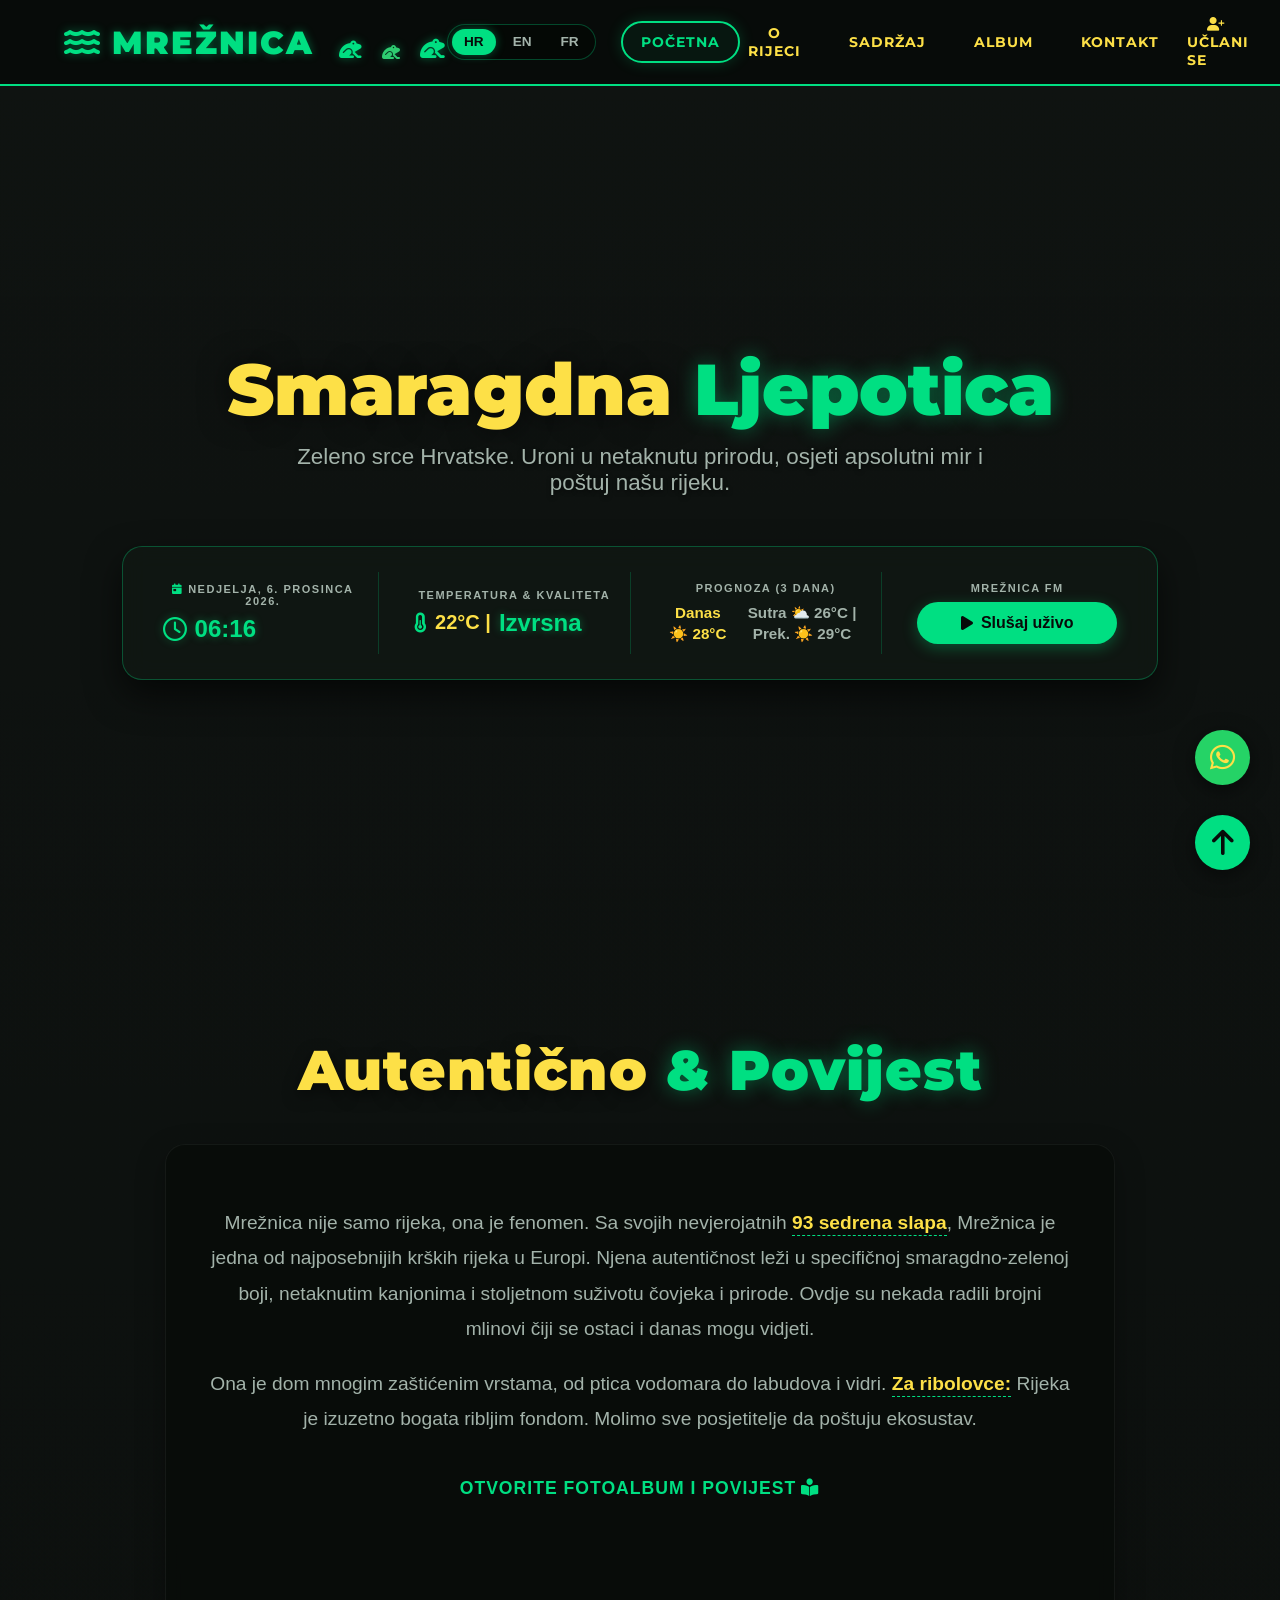
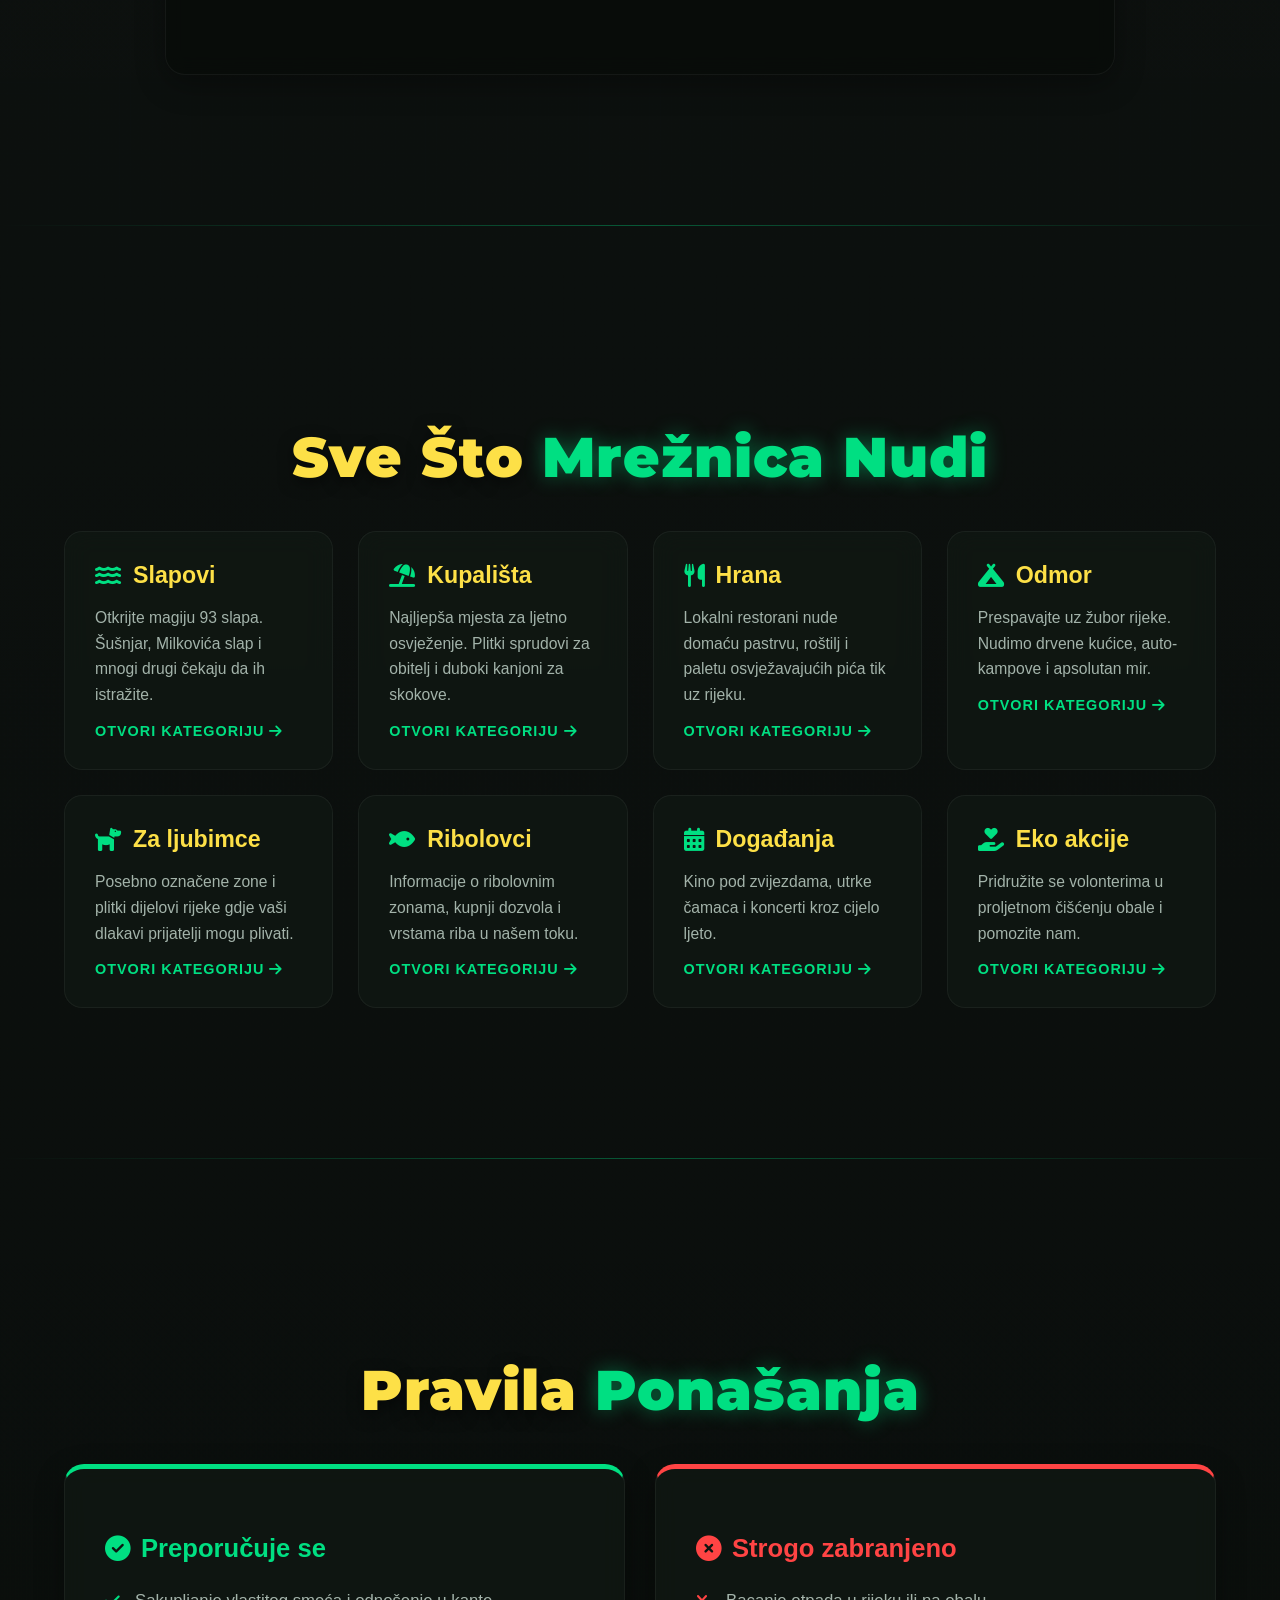
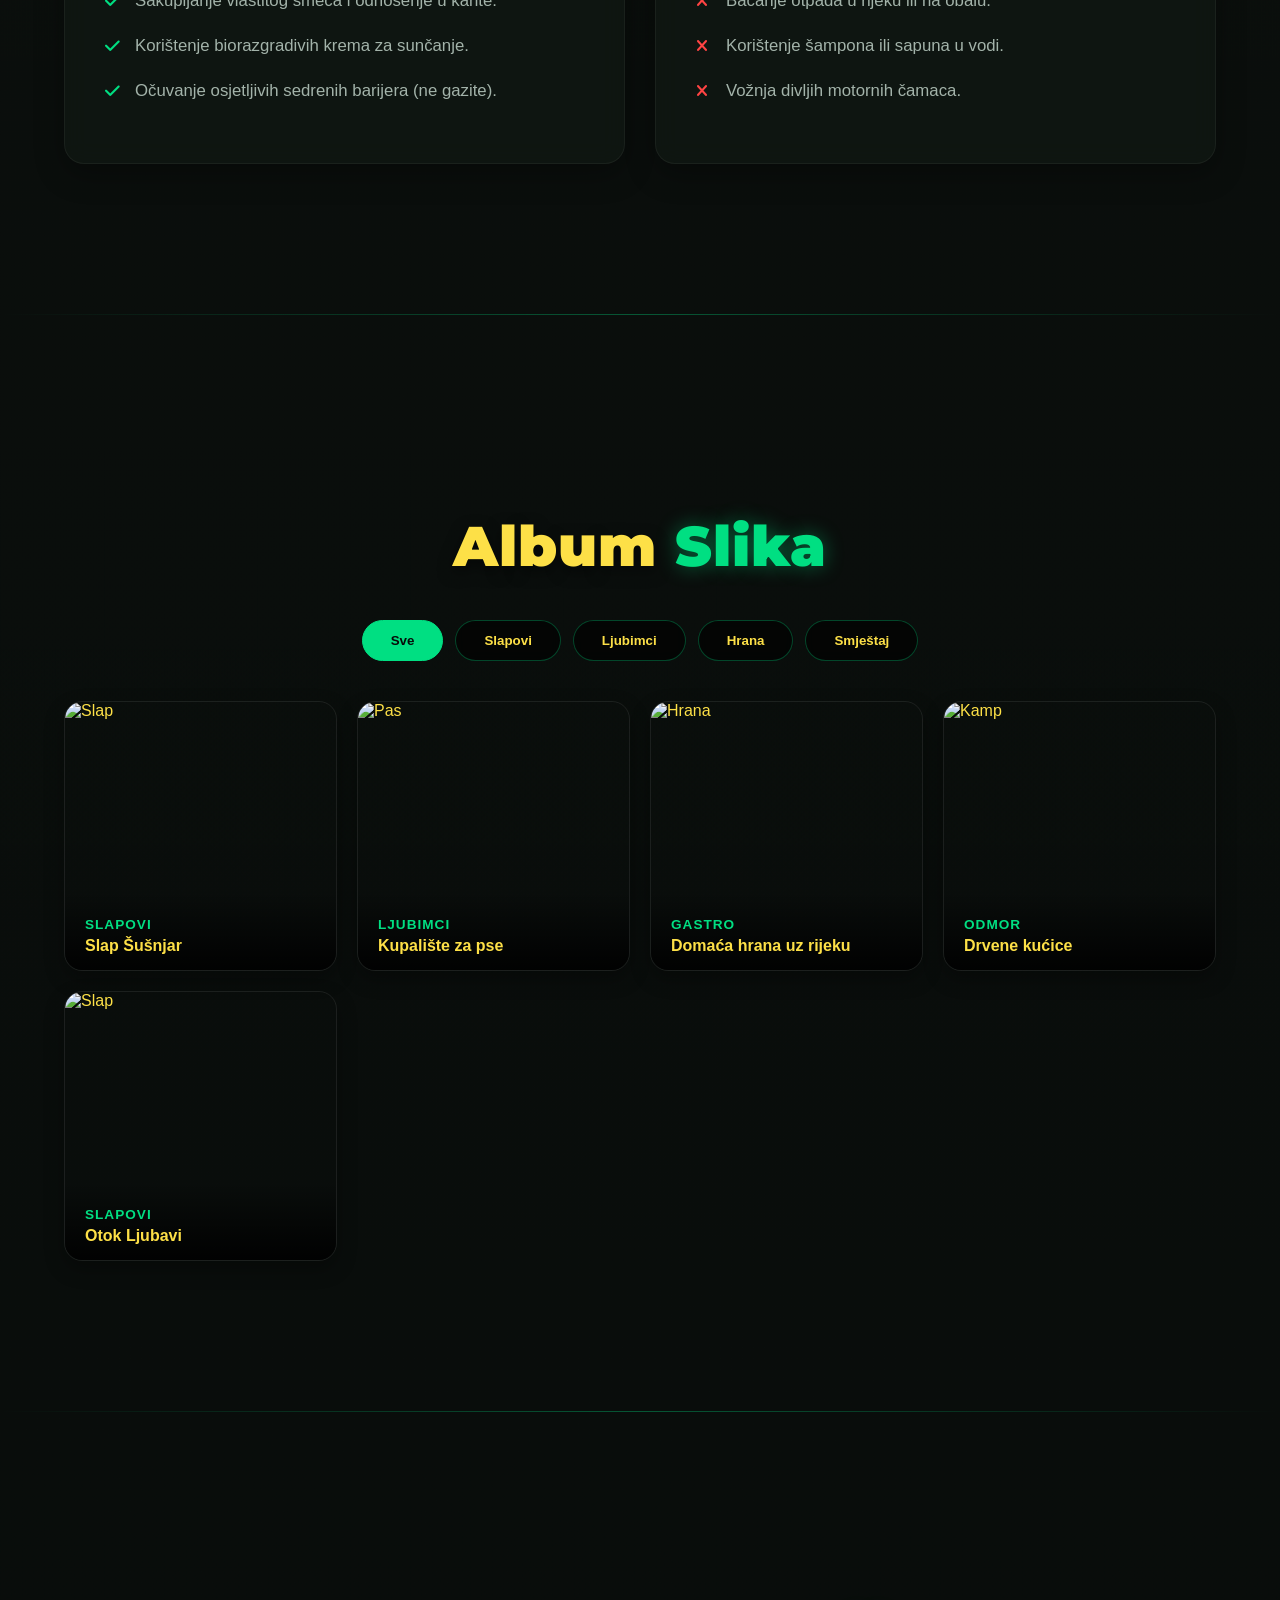
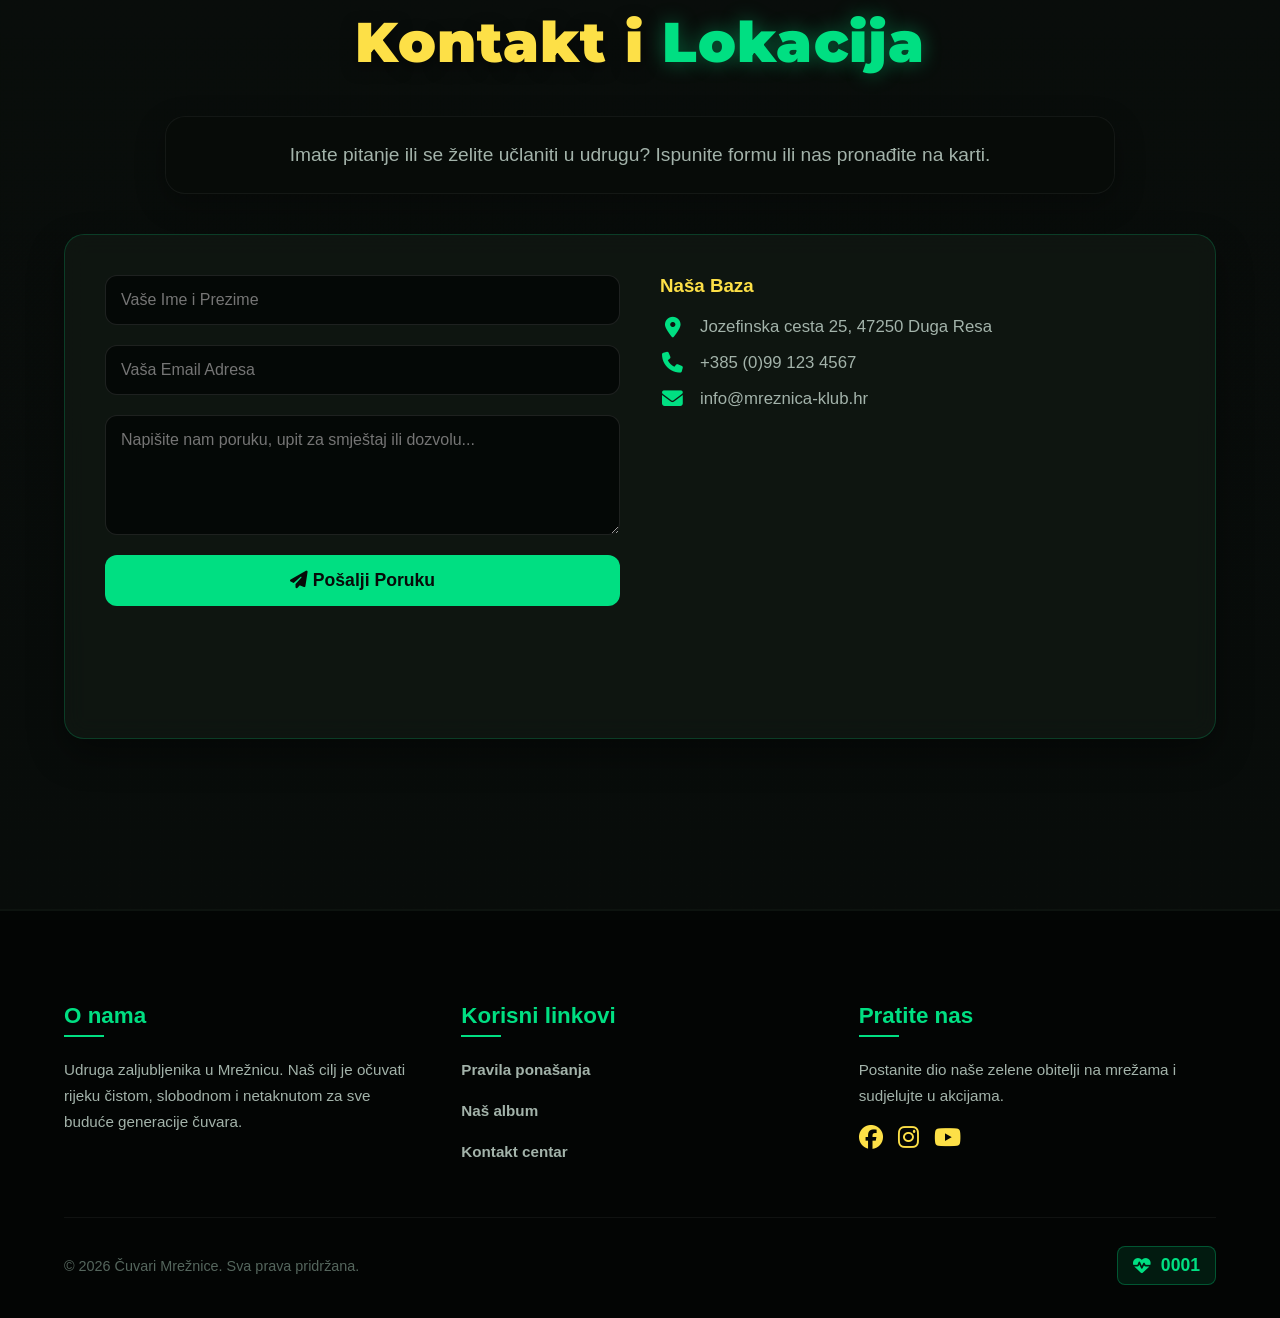
==== commit c0c3efbe: "Update index.html" ====
--- a/index.html
+++ b/index.html
@@ -87,10 +87,15 @@
 
         .nav-desno { display: flex; align-items: center; gap: 25px; }
         
-        /* Language switcher */
-        .jezik-switch { display: flex; flex-direction: column; gap: 4px; color: var(--siva); font-size: 0.85rem; font-weight: bold; border-right: 1px solid rgba(255,255,255,0.2); padding-right: 20px; text-align: center; }
-        .jezik-switch span { cursor: pointer; transition: 0.3s; line-height: 1; }
-        .jezik-switch span:hover, .jezik-switch span.aktivan { color: var(--smaragdna); text-shadow: 0 0 8px var(--smaragdna-glow); }
+        /* Language switcher - UREĐENO (Pill dizajn) */
+        .jezik-switch { 
+            display: flex; flex-direction: row; align-items: center; gap: 5px; 
+            background: rgba(0,0,0,0.3); border: 1px solid rgba(0, 223, 130, 0.3); 
+            border-radius: 20px; padding: 4px; color: var(--siva); font-size: 0.85rem; font-weight: bold; 
+        }
+        .jezik-switch span { cursor: pointer; transition: 0.3s; padding: 6px 12px; border-radius: 15px; line-height: 1; }
+        .jezik-switch span:hover { color: var(--bijela); }
+        .jezik-switch span.aktivan { background: var(--smaragdna); color: var(--crna); text-shadow: none; box-shadow: 0 0 10px rgba(0,223,130,0.4); }
 
         .nav-menu { display: flex; list-style: none; gap: 8px; align-items: center; margin: 0; padding: 0; }
         
@@ -267,7 +272,7 @@
         }
 
 
-        .kategorije-grid { display: grid; grid-template-columns: repeat(auto-fit, minmax(280px, 1fr)); gap: 25px; margin-top: 40px; }
+        .kategorije-grid { display: grid; grid-template-columns: repeat(auto-fit, minmax(250px, 1fr)); gap: 25px; margin-top: 40px; }
         .kat-kartica {
             background: var(--tamno-zelena); padding: 30px; border-radius: 18px; 
             border: 1px solid rgba(255,255,255,0.05); transition: all 0.4s cubic-bezier(0.165, 0.84, 0.44, 1); text-align: left;
@@ -325,7 +330,7 @@
         .sl-tocka { width: 12px; height: 12px; border-radius: 50%; background: rgba(255,255,255,0.4); cursor: pointer; transition: 0.3s; }
         .sl-tocka.aktivna { background: var(--smaragdna); box-shadow: 0 0 10px var(--smaragdna); transform: scale(1.2); }
 
-        .pravila-grid { display: grid; grid-template-columns: repeat(auto-fit, minmax(320px, 1fr)); gap: 30px; margin-top: 40px; }
+        .pravila-grid { display: grid; grid-template-columns: repeat(auto-fit, minmax(250px, 1fr)); gap: 30px; margin-top: 40px; }
         .pravilo-kutija { background: var(--tamno-zelena); padding: 40px; border-radius: 20px; backdrop-filter: blur(12px); border: 1px solid rgba(255,255,255,0.05); box-shadow: 0 10px 30px rgba(0,0,0,0.3); }
         .dozvoljeno { border-top: 5px solid var(--smaragdna); } .zabranjeno { border-top: 5px solid var(--crvena); }
         .pravilo-kutija h3 { font-size: 1.6rem; margin-bottom: 25px; display: flex; align-items: center; gap: 10px; }
@@ -357,7 +362,7 @@
         .galerija-filteri { display: flex; justify-content: center; flex-wrap: wrap; gap: 12px; margin-bottom: 40px; }
         .filter-btn { padding: 12px 28px; background: rgba(0,0,0,0.6); color: var(--bijela); border: 1px solid rgba(0,223,130,0.3); border-radius: 30px; cursor: pointer; font-weight: bold; transition: 0.3s; backdrop-filter: blur(5px); }
         .filter-btn.aktivno, .filter-btn:hover { background: var(--smaragdna); color: var(--crna); border-color: var(--smaragdna); }
-        .galerija-grid { display: grid; grid-template-columns: repeat(auto-fill, minmax(300px, 1fr)); gap: 20px; }
+        .galerija-grid { display: grid; grid-template-columns: repeat(auto-fill, minmax(250px, 1fr)); gap: 20px; }
         .slika-kutija { position: relative; border-radius: 18px; overflow: hidden; height: 270px; border: 1px solid rgba(255,255,255,0.08); cursor: pointer; box-shadow: 0 8px 20px rgba(0,0,0,0.3); }
         .slika-kutija img { width: 100%; height: 100%; object-fit: cover; transition: transform 0.6s cubic-bezier(0.165, 0.84, 0.44, 1); }
         .slika-kutija:hover img { transform: scale(1.08); }
@@ -390,7 +395,7 @@
         .lightbox-link-btn:hover { background: var(--smaragdna); color: var(--crna); }
 
         footer { background: rgba(4, 6, 5, 0.98); padding: 70px 5% 30px; border-top: 2px solid var(--tamno-zelena); text-align: center; backdrop-filter: blur(10px); margin-top: 80px;}
-        .footer-grid { display: grid; grid-template-columns: repeat(auto-fit, minmax(260px, 1fr)); gap: 40px; margin-bottom: 40px; text-align: left; max-width: 1200px; margin: 0 auto 40px; }
+        .footer-grid { display: grid; grid-template-columns: repeat(auto-fit, minmax(200px, 1fr)); gap: 40px; margin-bottom: 40px; text-align: left; max-width: 1200px; margin: 0 auto 40px; }
         .footer-stupac h3 { color: var(--smaragdna); margin-bottom: 20px; font-size: 1.4rem; position: relative; padding-bottom: 8px; }
         .footer-stupac h3::after { content: ''; position: absolute; bottom: 0; left: 0; width: 40px; height: 2px; background-color: var(--smaragdna); }
         .footer-stupac p { color: var(--siva); margin-bottom: 12px; line-height: 1.7; font-size: 0.95rem; }
@@ -426,6 +431,7 @@
         .plutajuci-gumb.btt.vidljivo { opacity: 1; pointer-events: auto; transform: translateY(0); }
         .plutajuci-gumb.btt:hover { background-color: var(--bijela); transform: translateY(-5px); }
 
+        /* OVO JE ISPRAVLJENO STILIZIRANJE ZA MOBITEL ZA STATUS TRAKU */
         @media (max-width: 1024px) {
             .hamburger { display: block; }
             .nav-menu { position: fixed; top: 0; left: -100vw; width: 100vw; height: 100vh; background-color: rgba(7, 11, 9, 0.99); backdrop-filter: blur(15px); flex-direction: column; justify-content: center; gap: 20px; transition: 0.4s ease-in-out; }
@@ -433,23 +439,66 @@
             .nav-link { font-size: 1.5rem; display: block; padding: 10px 20px; }
             .hamburger.active .bar:nth-child(2) { opacity: 0; } .hamburger.active .bar:nth-child(1) { transform: translateY(8px) rotate(45deg); } .hamburger.active .bar:nth-child(3) { transform: translateY(-8px) rotate(-45deg); }
             
-            .mobilni-samo { display: flex; justify-content: center; margin-bottom: 10px; width: 100%; border-bottom: 1px solid rgba(0,223,130,0.3); padding-bottom: 20px; }
+            .mobilni-samo { display: flex; justify-content: center; margin-bottom: 20px; width: 100%; border-bottom: 1px solid rgba(0,223,130,0.3); padding-bottom: 20px; }
             .jezik-switch { display: none; }
-            .jezik-switch-mobilni { display: flex; justify-content: center; gap: 25px; width: 100%; border-bottom: 1px solid rgba(0,223,130,0.3); padding-bottom: 20px; margin-bottom: 10px; }
-            .jezik-switch-mobilni span { color: var(--siva); font-size: 1.2rem; font-weight: bold; cursor: pointer; transition: 0.3s; }
-            .jezik-switch-mobilni span:hover, .jezik-switch-mobilni span.aktivan { color: var(--smaragdna); text-shadow: 0 0 10px var(--smaragdna-glow); }
-            
-            .status-traka { flex-direction: column; padding: 20px; } .status-stavka { border-right: none; border-bottom: 1px solid rgba(0, 223, 130, 0.1); padding: 18px 0; } .status-stavka:last-child { border-bottom: none; }
+            
+            .jezik-switch-mobilni { 
+                display: inline-flex; justify-content: center; align-items: center; gap: 5px; 
+                background: rgba(0,0,0,0.4); border: 1px solid rgba(0, 223, 130, 0.3); 
+                padding: 5px; border-radius: 25px; margin: 0 auto 25px auto; 
+            }
+            .jezik-switch-mobilni span { color: var(--siva); font-size: 1rem; font-weight: bold; cursor: pointer; transition: 0.3s; padding: 8px 16px; border-radius: 20px; }
+            .jezik-switch-mobilni span:hover { color: var(--bijela); }
+            .jezik-switch-mobilni span.aktivan { background: var(--smaragdna); color: var(--crna); text-shadow: none; box-shadow: 0 0 10px rgba(0,223,130,0.4); }
+            
+            /* POPRAVAK STATUS TRAKE: Elegantno centriranje i redanje jedno ispod drugog */
+            .status-traka { 
+                flex-direction: column; 
+                padding: 15px 20px; 
+                gap: 0; 
+            } 
+            .status-stavka { 
+                border-right: none; 
+                border-bottom: 1px solid rgba(255, 255, 255, 0.08); /* Mekana, lagana linija */
+                padding: 20px 0; 
+                align-items: center; 
+                text-align: center; 
+                width: 100%;
+            } 
+            .status-stavka:first-child { padding-top: 5px; }
+            .status-stavka:last-child { border-bottom: none; padding-bottom: 5px; }
+            
+            /* Osiguravamo da ikona i vrijednost stoje uredno na sredini u svakom redu */
+            .status-vrijednost { justify-content: center; text-align: center; }
+            
+            /* Skraćuje ogroman gumb na mobitelu i centrira ga */
+            .radio-btn { max-width: 250px; margin: 0 auto; }
+            
             .kontakt-grid { grid-template-columns: 1fr; }
             .footer-bottom { flex-direction: column; text-align: center; justify-content: center; }
         }
         
         @media (max-width: 768px) {
-            .hero-sadrzaj h1 { font-size: 2.8rem; word-break: break-word; hyphens: auto; }
-            .hero-sadrzaj h1 span { display: block; margin-top: 5px; } /* Sprječava rezanje teksta prebacivanjem u novi red */
-            .jezik-switch { display: none; } /* Skrivamo u headeru na manjem ekranu radi prostora */
-            .logo { font-size: 26px; }
-            .plutajuci-gumbi { bottom: 15px; right: 15px; }
+            section { padding: 50px 15px; } 
+            h2 { font-size: 2.2rem; margin-bottom: 25px; word-wrap: break-word; overflow-wrap: break-word; } 
+            
+            .hero-sadrzaj { padding: 0 15px; }
+            .hero-sadrzaj h1 { font-size: 2.4rem; word-break: break-word; hyphens: auto; }
+            .hero-sadrzaj p { font-size: 1.1rem; }
+            .hero-sadrzaj h1 span { display: block; margin-top: 5px; } 
+            
+            .sekcija-tekst { padding: 20px 15px; font-size: 1rem; border-radius: 15px; } 
+            .status-traka { width: 100%; border-radius: 15px; margin-top: 30px; }
+            
+            .jezik-switch { display: none; } 
+            .logo { font-size: 22px; }
+            
+            .header-zabice { gap: 8px; margin-left: 10px; } 
+            .header-zaba { font-size: 15px; }
+            .z2 { font-size: 13px; }
+            .z3 { font-size: 17px; }
+            
+            .plutajuci-gumbi { bottom: 15px; right: 15px; gap: 15px; }
             .plutajuci-gumb { width: 45px; height: 45px; font-size: 1.5rem; }
         }
     </style>
@@ -539,7 +588,7 @@
         </section>
 
         <section id="o-rijeci">
-            <h2>Autentičnost <span>& Povijest</span></h2>
+            <h2>Autentično <span>& Povijest</span></h2>
             <div class="sekcija-tekst">
                 <p>Mrežnica nije samo rijeka, ona je fenomen. Sa svojih nevjerojatnih <strong>93 sedrena slapa</strong>, Mrežnica je jedna od najposebnijih krških rijeka u Europi. Njena autentičnost leži u specifičnoj smaragdno-zelenoj boji, netaknutim kanjonima i stoljetnom suživotu čovjeka i prirode. Ovdje su nekada radili brojni mlinovi čiji se ostaci i danas mogu vidjeti.</p>
                 <p>Ona je dom mnogim zaštićenim vrstama, od ptica vodomara do labudova i vidri. <strong>Za ribolovce:</strong> Rijeka je izuzetno bogata ribljim fondom. Molimo sve posjetitelje da poštuju ekosustav.</p>
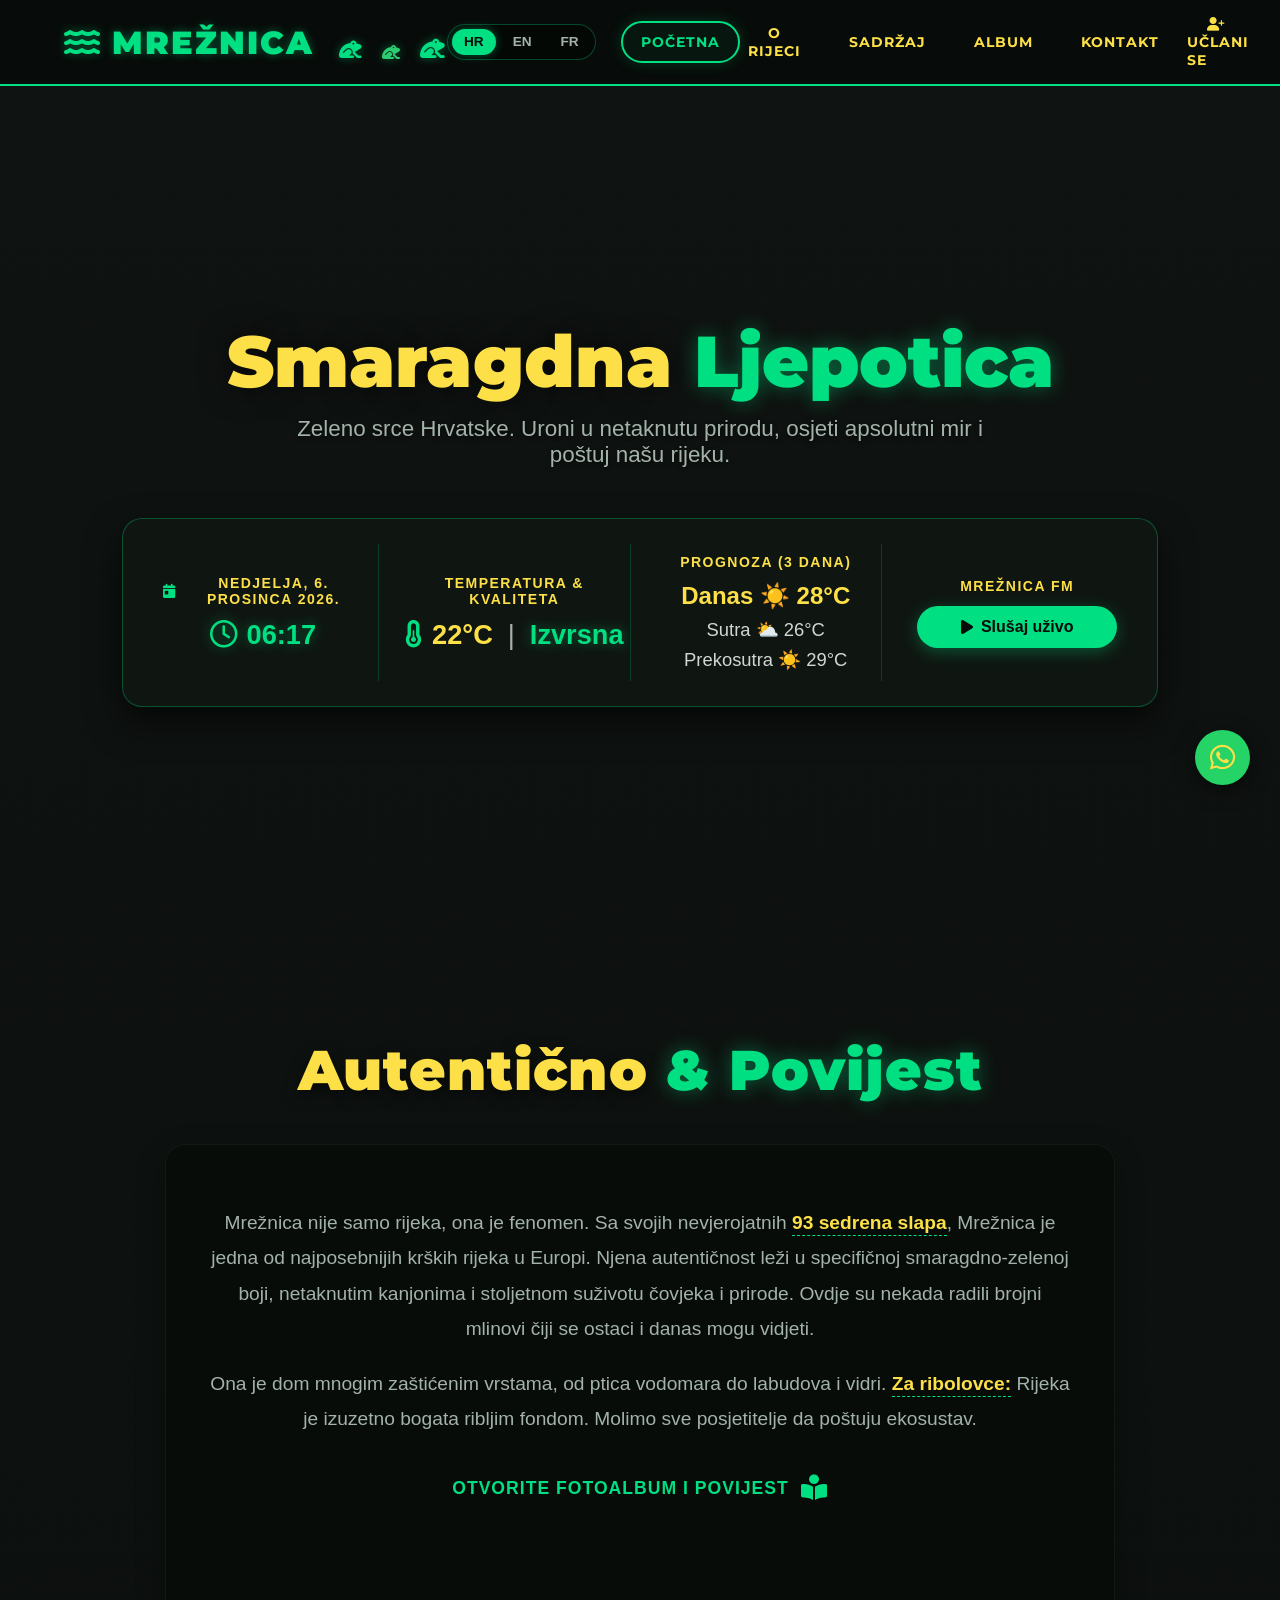
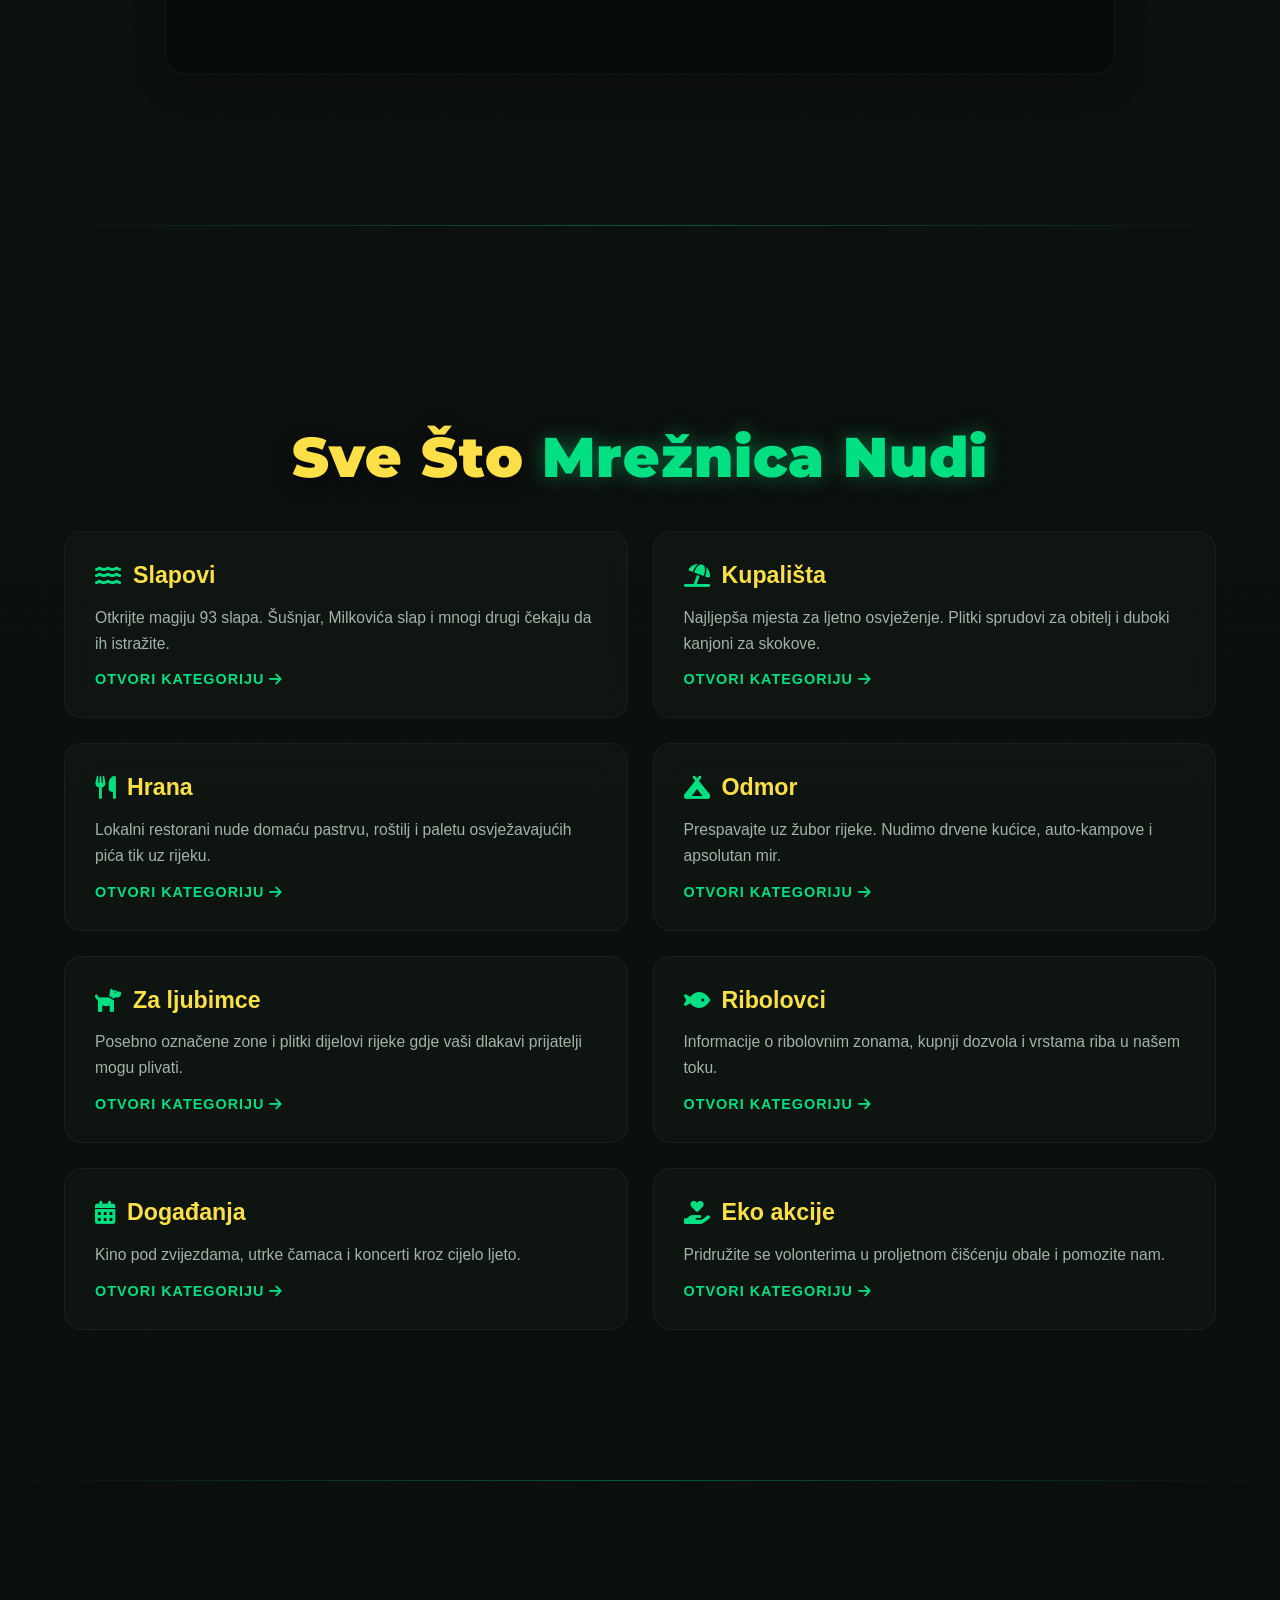
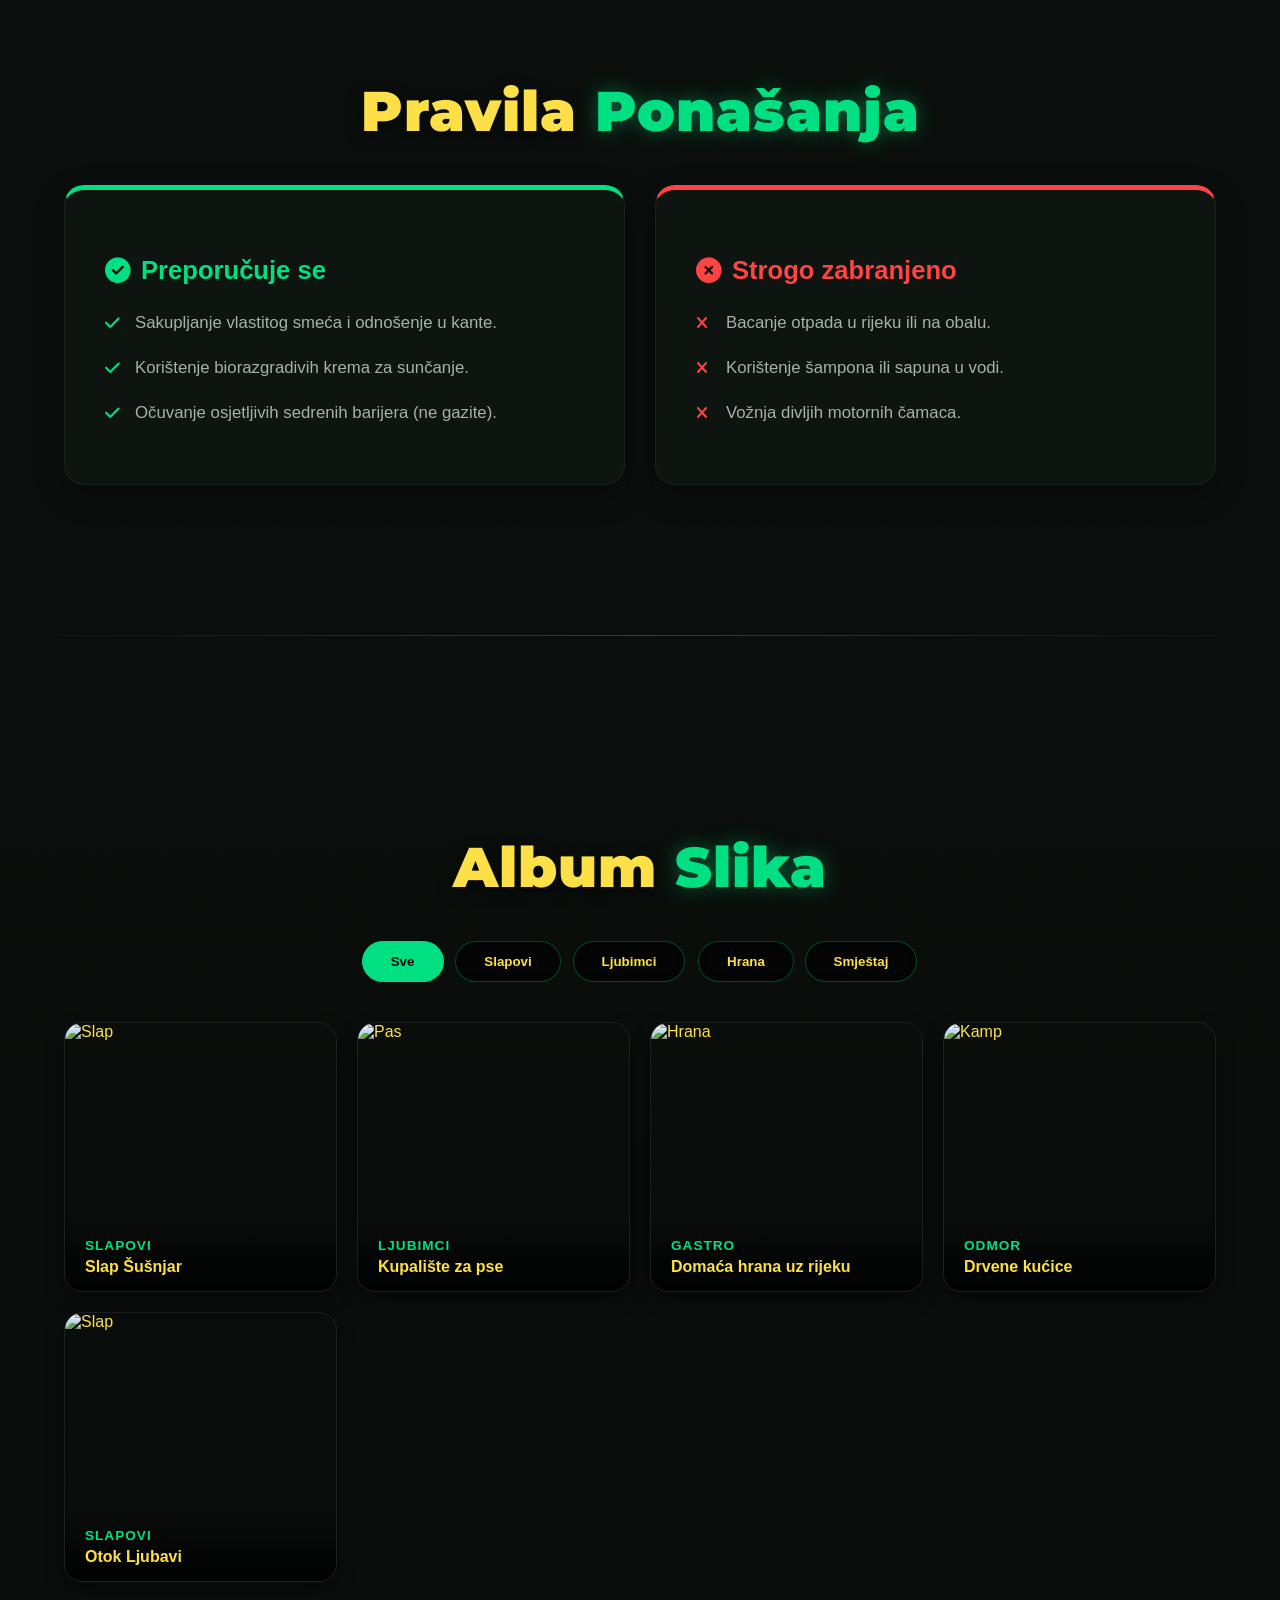
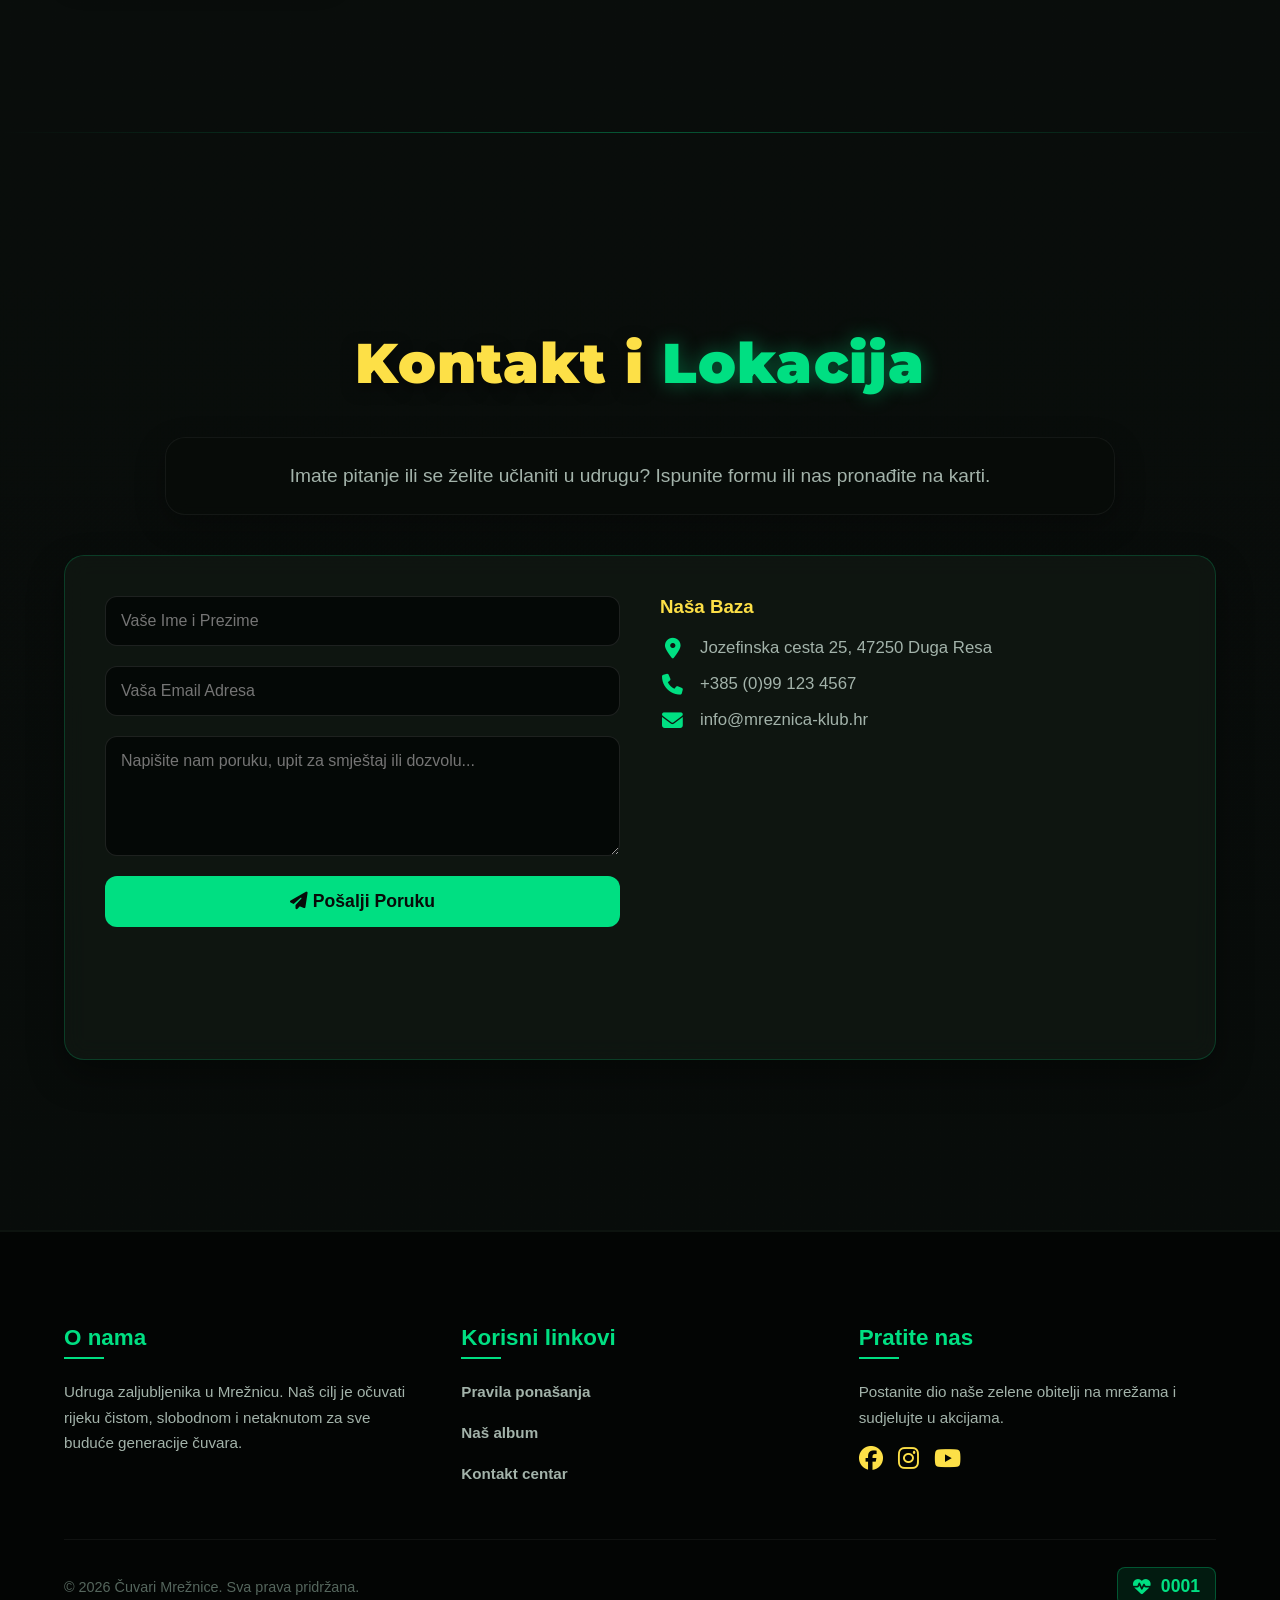
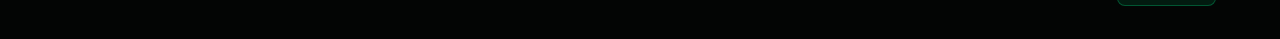
==== commit 401fa66b: "Update index.html" ====
--- a/index.html
+++ b/index.html
@@ -136,9 +136,9 @@
         }
         .status-stavka { flex: 1; min-width: 220px; padding: 10px 15px; border-right: 1px solid rgba(0, 223, 130, 0.2); display: flex; flex-direction: column; justify-content: center; }
         .status-stavka:last-child { border-right: none; }
-        .status-oznaka { display: block; font-size: 11px; color: var(--siva); text-transform: uppercase; margin-bottom: 8px; letter-spacing: 1.5px; font-weight: 700; }
-        .status-vrijednost { font-size: 1.25rem; font-weight: bold; color: var(--bijela); display: flex; align-items: center; gap: 8px; }
-        .status-smaragd { color: var(--smaragdna); font-size: 1.5rem; text-shadow: 0 0 8px var(--smaragdna-glow); }
+        .status-oznaka { display: flex; justify-content: center; align-items: center; gap: 8px; font-size: 14px; color: var(--zuta); text-transform: uppercase; margin-bottom: 12px; letter-spacing: 1.5px; font-weight: 800; }
+        .status-vrijednost { font-size: 1.7rem; font-weight: bold; color: var(--bijela); display: flex; align-items: center; justify-content: center; gap: 10px; }
+        .status-smaragd { color: var(--smaragdna); text-shadow: 0 0 12px var(--smaragdna-glow); }
 
         .radio-btn-kontejner { display: flex; flex-direction: column; gap: 8px; align-items: center; width: 100%; }
         .radio-btn {
@@ -183,9 +183,9 @@
             opacity: 0;
         }
         
-        .zaba-izron-1 { color: var(--smaragdna); font-size: 32px; left: 30%; animation: zaba-skok 6s infinite 0.5s; }
-        .zaba-izron-2 { color: #2ecc71; font-size: 24px; left: 50%; animation: zaba-skok 7.5s infinite 2s; }
-        .zaba-izron-3 { color: var(--bijela); font-size: 28px; right: 30%; animation: zaba-skok 6.5s infinite 3.5s; }
+        .zaba-izron-1 { color: #0a4f21; font-size: 55px; left: 10%; animation: zaba-skok 6s infinite 0.5s; }
+        .zaba-izron-2 { color: var(--zuta); text-shadow: none; font-size: 45px; left: 45%; animation: zaba-skok 7.5s infinite 2s; }
+        .zaba-izron-3 { color: #556B2F; font-size: 50px; right: 10%; animation: zaba-skok 6.5s infinite 3.5s; }
 
         @keyframes zaba-skok {
             0% { opacity: 0; transform: translateY(40px); }
@@ -216,13 +216,23 @@
             opacity: 0;
         }
 
+        /* Dodatne mušice */
+        .musica-2 {
+            position: absolute;
+            color: #a3b3aa;
+            font-size: 7px;
+            z-index: 11;
+            opacity: 0;
+        }
+
         /* Animacije za prvu žabu */
         .zaba-izron-1 .jezik { animation: izbaci-jezik-1 6s infinite 0.5s; left: 50%; transform: translateX(-50%) rotate(15deg); }
-        .zaba-izron-1 .musica { animation: musica-leti-1 6s infinite 0.5s; top: -40px; right: -20px; }
+        .zaba-izron-1 .musica { animation: musica-leti-1 6s infinite 0.5s; top: -60px; right: -25px; font-size: 10px; }
+        .zaba-izron-1 .musica-2 { animation: musica-leti-1-dodatna 6s infinite 0.7s; top: -40px; right: -40px; font-size: 9px; }
 
         @keyframes izbaci-jezik-1 {
             0%, 40% { height: 0; }
-            45% { height: 45px; } /* Jezik se izdužuje do mušice */
+            45% { height: 75px; } /* Jezik se izdužuje do mušice */
             50%, 100% { height: 0; } /* Jezik se brzo vraća */
         }
         
@@ -235,13 +245,22 @@
             45%, 100% { opacity: 0; } /* Mušica je pojedena */
         }
 
+        @keyframes musica-leti-1-dodatna {
+            0%, 10% { opacity: 0; transform: translate(20px, 0px); }
+            25% { opacity: 1; transform: translate(0px, -10px); }
+            40% { opacity: 1; transform: translate(-10px, 0px); }
+            44% { opacity: 1; transform: translate(-15px, 15px); }
+            45%, 100% { opacity: 0; }
+        }
+
         /* Animacije za drugu žabu (srednja, manja) */
         .zaba-izron-2 .jezik { animation: izbaci-jezik-2 7.5s infinite 2s; left: 50%; transform: translateX(-50%) rotate(-20deg); background-color: #e74c3c;}
-        .zaba-izron-2 .musica { animation: musica-leti-2 7.5s infinite 2s; top: -35px; left: -25px; font-size: 6px; }
+        .zaba-izron-2 .musica { animation: musica-leti-2 7.5s infinite 2s; top: -55px; left: -30px; font-size: 9px; }
+        .zaba-izron-2 .musica-2 { animation: musica-leti-2-dodatna 7.5s infinite 2.3s; top: -70px; left: 15px; font-size: 8px;}
 
         @keyframes izbaci-jezik-2 {
             0%, 55% { height: 0; }
-            60% { height: 40px; }
+            60% { height: 60px; }
             65%, 100% { height: 0; }
         }
 
@@ -253,13 +272,22 @@
             60%, 100% { opacity: 0; }
         }
 
+        @keyframes musica-leti-2-dodatna {
+            0%, 10% { opacity: 0; transform: translate(-20px, -20px); }
+            30% { opacity: 1; transform: translate(10px, 0px); }
+            55% { opacity: 1; transform: translate(5px, 15px); }
+            59% { opacity: 1; transform: translate(10px, 5px); }
+            60%, 100% { opacity: 0; }
+        }
+
         /* Animacije za treću žabu (bijela) */
         .zaba-izron-3 .jezik { animation: izbaci-jezik-3 6.5s infinite 3.5s; left: 50%; transform: translateX(-50%) rotate(5deg); }
-        .zaba-izron-3 .musica { animation: musica-leti-3 6.5s infinite 3.5s; top: -50px; right: -5px; color: #a3b3aa;}
+        .zaba-izron-3 .musica { animation: musica-leti-3 6.5s infinite 3.5s; top: -70px; right: -5px; color: #a3b3aa; font-size: 10px;}
+        .zaba-izron-3 .musica-2 { animation: musica-leti-3-dodatna 6.5s infinite 3.8s; top: -45px; right: 25px; font-size: 9px; }
 
         @keyframes izbaci-jezik-3 {
             0%, 30% { height: 0; }
-            35% { height: 50px; }
+            35% { height: 70px; }
             40%, 100% { height: 0; }
         }
 
@@ -271,8 +299,15 @@
             35%, 100% { opacity: 0; }
         }
 
-
-        .kategorije-grid { display: grid; grid-template-columns: repeat(auto-fit, minmax(250px, 1fr)); gap: 25px; margin-top: 40px; }
+        @keyframes musica-leti-3-dodatna {
+            0%, 10% { opacity: 0; transform: translate(15px, -15px); }
+            20% { opacity: 1; transform: translate(-10px, 5px); }
+            30% { opacity: 1; transform: translate(-5px, 10px); }
+            34% { opacity: 1; transform: translate(-5px, 5px); }
+            35%, 100% { opacity: 0; }
+        }
+
+        .kategorije-grid { display: grid; grid-template-columns: repeat(2, 1fr); gap: 25px; margin-top: 40px; }
         .kat-kartica {
             background: var(--tamno-zelena); padding: 30px; border-radius: 18px; 
             border: 1px solid rgba(255,255,255,0.05); transition: all 0.4s cubic-bezier(0.165, 0.84, 0.44, 1); text-align: left;
@@ -408,6 +443,10 @@
         .footer-bottom { border-top: 1px solid rgba(255,255,255,0.05); padding-top: 25px; color: #55665d; font-size: 0.9rem; display: flex; justify-content: space-between; align-items: center; max-width: 1200px; margin: 0 auto; flex-wrap: wrap; gap: 15px;}
         
         .brojac-posjeta { background: rgba(0, 223, 130, 0.1); border: 1px solid rgba(0, 223, 130, 0.3); padding: 8px 15px; border-radius: 8px; color: var(--smaragdna); font-weight: bold; display: flex; align-items: center; gap: 10px; font-size: 1.1rem; }
+
+        .prognoza-dani { display: flex; flex-direction: column; gap: 8px; font-size: 1.25rem; line-height: 1.2; text-align: center; font-weight: bold;}
+        .prognoza-dani .danas { font-size: 1.5rem; color: var(--zuta); }
+        .prognoza-dani .sivi-tekst { color: #d1d8d4; font-size: 1.15rem; font-weight: normal; }
 
         /* Plutajući gumbi (WhatsApp & BackToTop) */
         .plutajuci-gumbi {
@@ -482,6 +521,8 @@
             section { padding: 50px 15px; } 
             h2 { font-size: 2.2rem; margin-bottom: 25px; word-wrap: break-word; overflow-wrap: break-word; } 
             
+            .kategorije-grid { grid-template-columns: 1fr; }
+
             .hero-sadrzaj { padding: 0 15px; }
             .hero-sadrzaj h1 { font-size: 2.4rem; word-break: break-word; hyphens: auto; }
             .hero-sadrzaj p { font-size: 1.1rem; }
@@ -566,13 +607,14 @@
                 </div>
                 <div class="status-stavka">
                     <span class="status-oznaka">Temperatura & Kvaliteta</span>
-                    <span class="status-vrijednost"><i class="fa-solid fa-temperature-half" style="color: var(--smaragdna);"></i> 22°C | <span class="status-smaragd">Izvrsna</span></span>
+                    <span class="status-vrijednost"><i class="fa-solid fa-temperature-half" style="color: var(--smaragdna);"></i> <span style="color: var(--zuta);">22°C</span> <span style="color: var(--siva); font-weight: normal; margin: 0 5px;">|</span> <span class="status-smaragd">Izvrsna</span></span>
                 </div>
                 <div class="status-stavka">
                     <span class="status-oznaka">Prognoza (3 dana)</span>
-                    <span class="status-vrijednost" style="font-size: 0.95rem; line-height: 1.4;">
-                        <span style="display:block;">Danas ☀️ 28°C</span>
-                        <span style="display:block; color:var(--siva);">Sutra ⛅ 26°C | Prek. ☀️ 29°C</span>
+                    <span class="status-vrijednost prognoza-dani">
+                        <span class="danas">Danas ☀️ 28°C</span>
+                        <span class="sivi-tekst">Sutra ⛅ 26°C</span>
+                        <span class="sivi-tekst">Prekosutra ☀️ 29°C</span>
                     </span>
                 </div>
                 <div class="status-stavka">
@@ -593,23 +635,26 @@
                 <p>Mrežnica nije samo rijeka, ona je fenomen. Sa svojih nevjerojatnih <strong>93 sedrena slapa</strong>, Mrežnica je jedna od najposebnijih krških rijeka u Europi. Njena autentičnost leži u specifičnoj smaragdno-zelenoj boji, netaknutim kanjonima i stoljetnom suživotu čovjeka i prirode. Ovdje su nekada radili brojni mlinovi čiji se ostaci i danas mogu vidjeti.</p>
                 <p>Ona je dom mnogim zaštićenim vrstama, od ptica vodomara do labudova i vidri. <strong>Za ribolovce:</strong> Rijeka je izuzetno bogata ribljim fondom. Molimo sve posjetitelje da poštuju ekosustav.</p>
                 
-                <div class="kat-otvori-btn" style="justify-content: center; margin-top: 35px; font-size: 1.1rem;" onclick="otvoriKategoriju('o-rijeci')">
-                    Otvorite fotoalbum i povijest <i class="fa-solid fa-book-open-reader"></i>
+                <div class="kat-otvori-btn" style="display: flex; flex-wrap: wrap; justify-content: center; align-items: center; gap: 12px; margin-top: 35px; font-size: 1.1rem; text-align: center;" onclick="otvoriKategoriju('o-rijeci')">
+                    Otvorite fotoalbum i povijest <i class="fa-solid fa-book-open-reader" style="font-size: 1.6rem;"></i>
                 </div>
 
                 <div class="zivotinje-animacija-kontejner">
                     <div class="zaba-lovac-kontejner zaba-izron-1">
                         <i class="fa-solid fa-bug musica"></i>
+                        <i class="fa-solid fa-bug musica-2"></i>
                         <div class="jezik"></div>
                         <i class="fa-solid fa-frog zivotinja" style="position:relative; bottom:0;"></i>
                     </div>
                     <div class="zaba-lovac-kontejner zaba-izron-2">
                         <i class="fa-solid fa-bug musica"></i>
+                        <i class="fa-solid fa-bug musica-2"></i>
                         <div class="jezik"></div>
                         <i class="fa-solid fa-frog zivotinja" style="position:relative; bottom:0;"></i>
                     </div>
                     <div class="zaba-lovac-kontejner zaba-izron-3">
                         <i class="fa-solid fa-bug musica"></i>
+                        <i class="fa-solid fa-bug musica-2"></i>
                         <div class="jezik"></div>
                         <i class="fa-solid fa-frog zivotinja" style="position:relative; bottom:0;"></i>
                     </div>
@@ -883,7 +928,7 @@
         function osvjeziVrijeme() {
             const sada = new Date();
             let formatiranDatum = sada.toLocaleDateString('hr-HR', { weekday: 'long', year: 'numeric', month: 'long', day: 'numeric' });
-            formatiranDatum = formatiranDatum.charAt(0).toUpperCase() + formatiranDatum.slice(1);
+            formatiranDatum = formatiranDatum.toUpperCase();
             document.getElementById("datum-godina").innerHTML = `<i class="fa-solid fa-calendar-day" style="color: var(--smaragdna);"></i> ${formatiranDatum}`;
             document.getElementById("sat").innerHTML = `<i class="fa-regular fa-clock"></i> ${String(sada.getHours()).padStart(2, '0')}:${String(sada.getMinutes()).padStart(2, '0')}`;
             document.getElementById("godina-footer").innerText = sada.getFullYear();
@@ -929,9 +974,9 @@
             'akcije': { naslov: '<i class="fa-solid fa-hand-holding-heart"></i> Eko Akcije', tekst: '<p>Čišćenje obale i dna.</p>', slike: ['https://images.unsplash.com/photo-1532996122724-e3c354a0b15b?auto=format&fit=crop&w=1200&q=80'] },
             // Nove sekcije
             'uclani-se': {
-                naslov: '<i class="fa-solid fa-user-plus"></i> Učlani se u Udrugu',
-                tekst: '<p>Postani čuvar Mrežnice! Kao član udruge sudjeluješ u eko akcijama, dobivaš popuste na dozvole za ribolov i besplatan upad na sva ljetna događanja.</p><p>Godišnja članarina iznosi 20 EUR. Ispuni formu u kontakt sekciji s naznakom "Članstvo" i javit ćemo ti se s detaljima.</p>',
-                slike: ['https://images.unsplash.com/photo-1532996122724-e3c354a0b15b?auto=format&fit=crop&w=1200&q=80']
+                naslov: '<i class="fa-solid fa-user-plus"></i> Prijava i Registracija',
+                tekst: '<p>Postani čuvar Mrežnice! Prijavi se u sustav ili izradi novi korisnički račun kako bi pristupio ekskluzivnim sadržajima udruge.</p><form class="kontakt-forma" style="margin-top:25px; background: rgba(0,0,0,0.4); padding:25px; border-radius:15px; border: 1px solid rgba(0,223,130,0.2);" onsubmit="event.preventDefault(); const btn = this.querySelector(\'.btn-submit\'); const oldTxt = btn.innerHTML; btn.innerHTML = \'<i class=\\\'fa-solid fa-check\\\'></i> Uspješno prijavljeno!\'; setTimeout(() => { btn.innerHTML = oldTxt; this.reset(); }, 3000);"><input type="text" placeholder="Korisničko ime ili Email" required style="width:100%; margin-bottom:15px; padding:15px; border-radius:10px; background:rgba(0,0,0,0.6); color:white; border:1px solid rgba(255,255,255,0.1);"><input type="password" placeholder="Lozinka" required style="width:100%; margin-bottom:20px; padding:15px; border-radius:10px; background:rgba(0,0,0,0.6); color:white; border:1px solid rgba(255,255,255,0.1);"><button type="submit" class="btn-submit" style="width:100%;"><i class="fa-solid fa-right-to-bracket"></i> Prijavi se</button><p style="margin-top:20px; font-size:0.95rem; text-align:center; color:var(--siva);">Nemaš račun? <a href="#" style="color:var(--smaragdna); font-weight:bold; text-decoration:none;">Registriraj se ovdje</a></p></form>',
+                slike: ['https://images.unsplash.com/photo-1476514525535-07fb3b4ae5f1?auto=format&fit=crop&w=1200&q=80']
             },
             'o-rijeci': {
                 naslov: '<i class="fa-solid fa-book-open"></i> Povijest i Autentičnost',
@@ -1118,5 +1163,5 @@
         });
 
     </script>
-</body>
+</body> 
 </html>
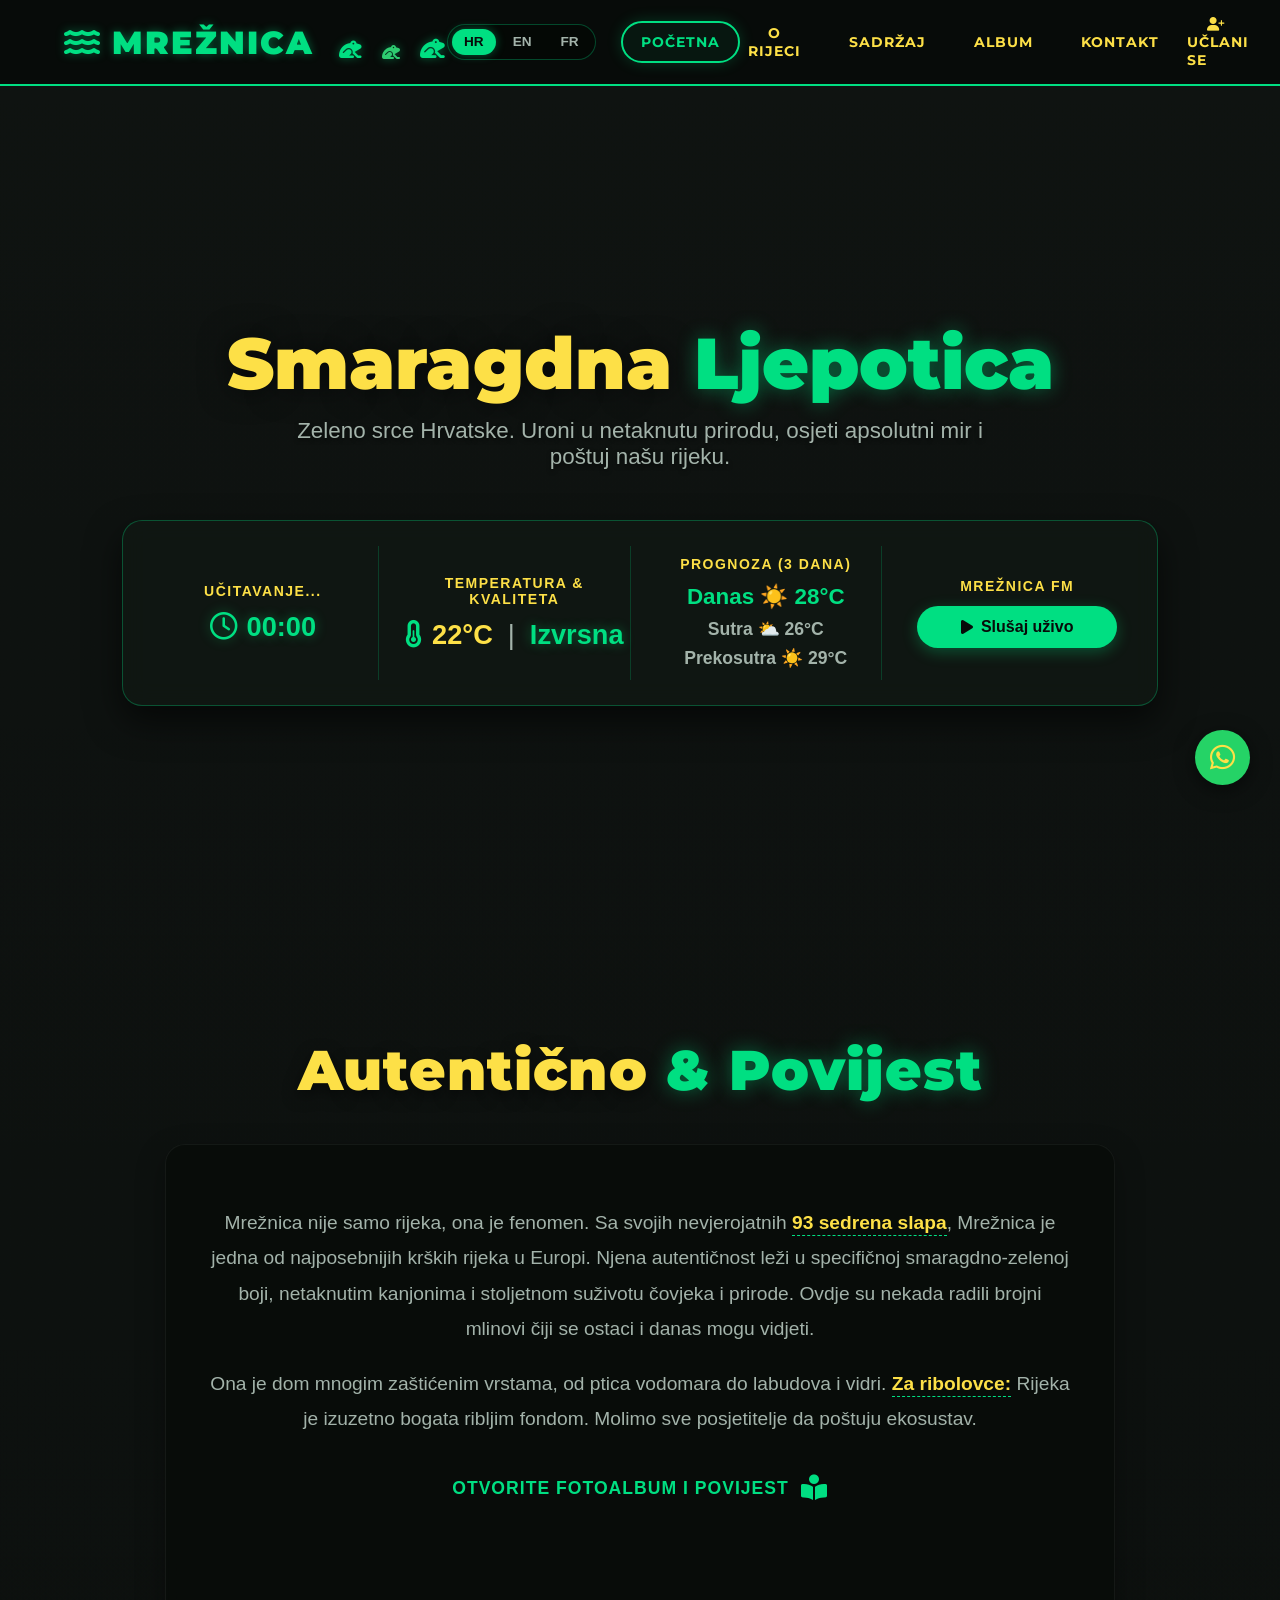
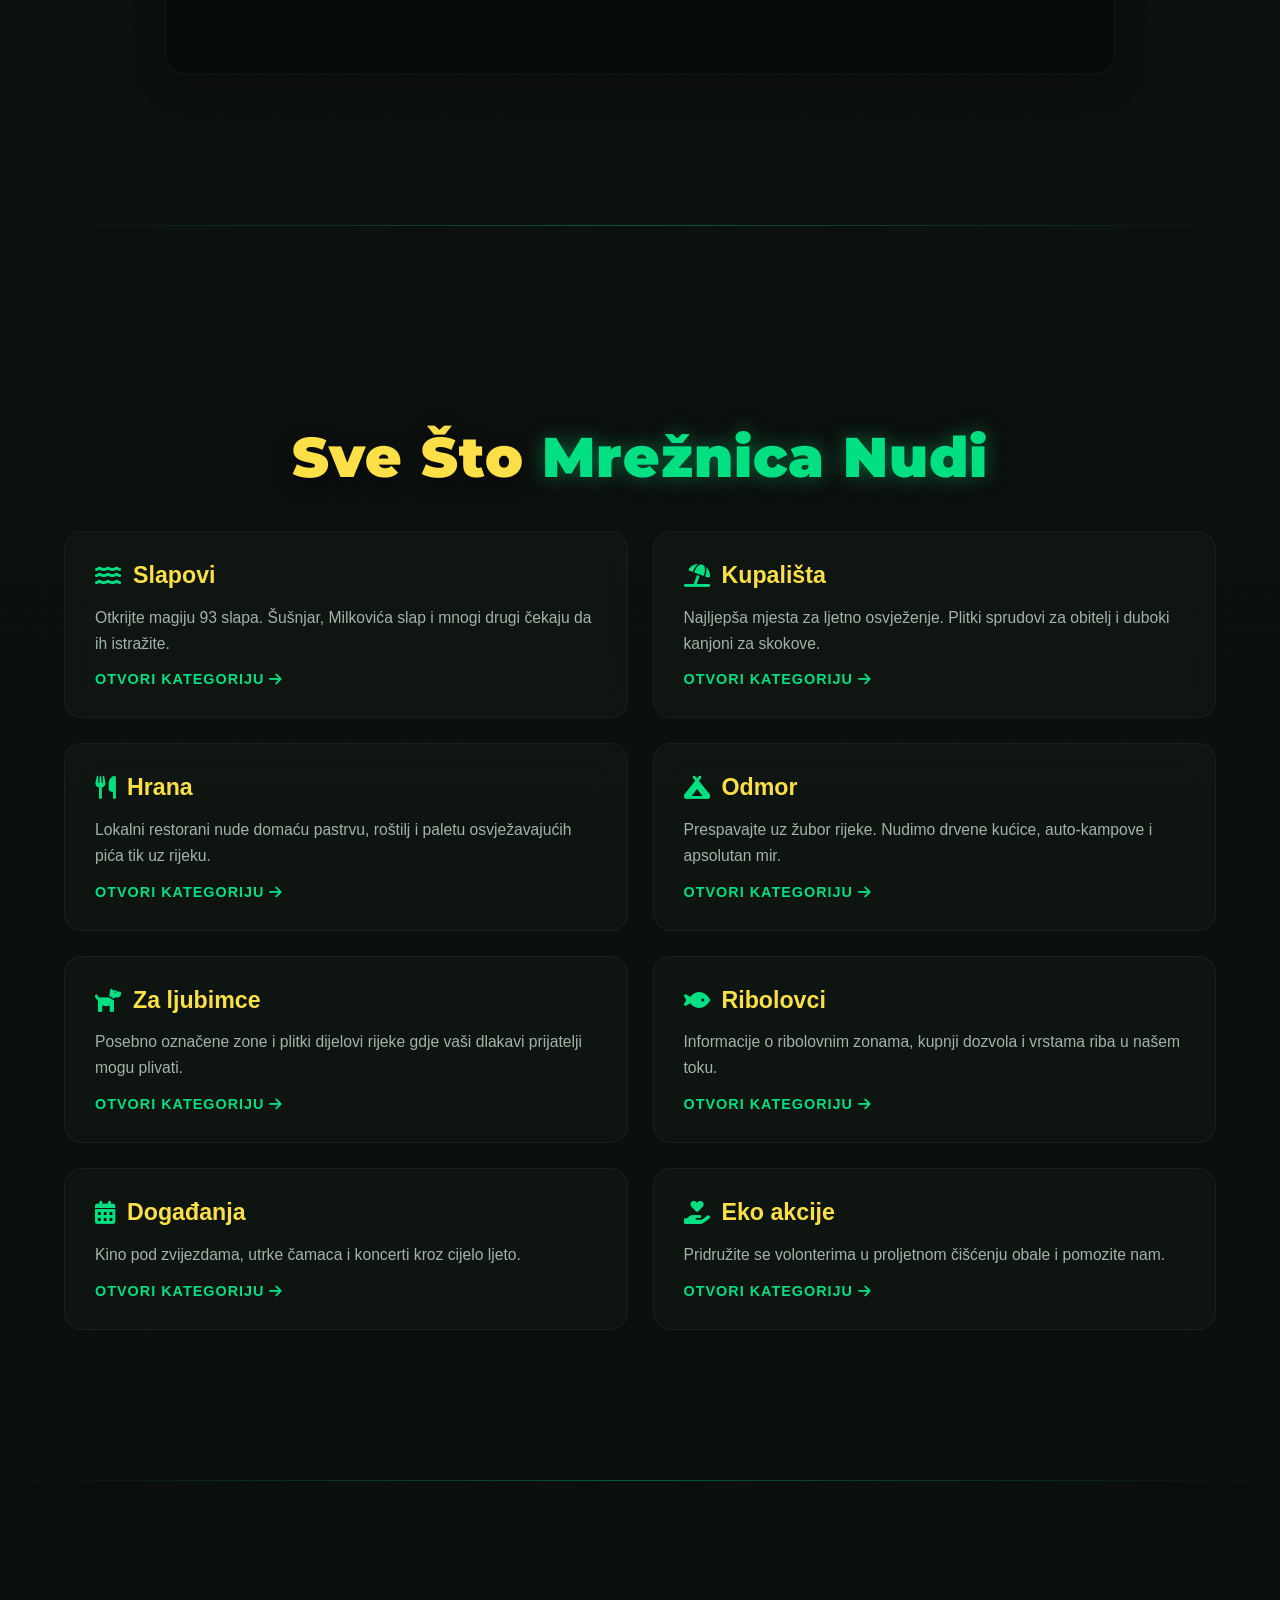
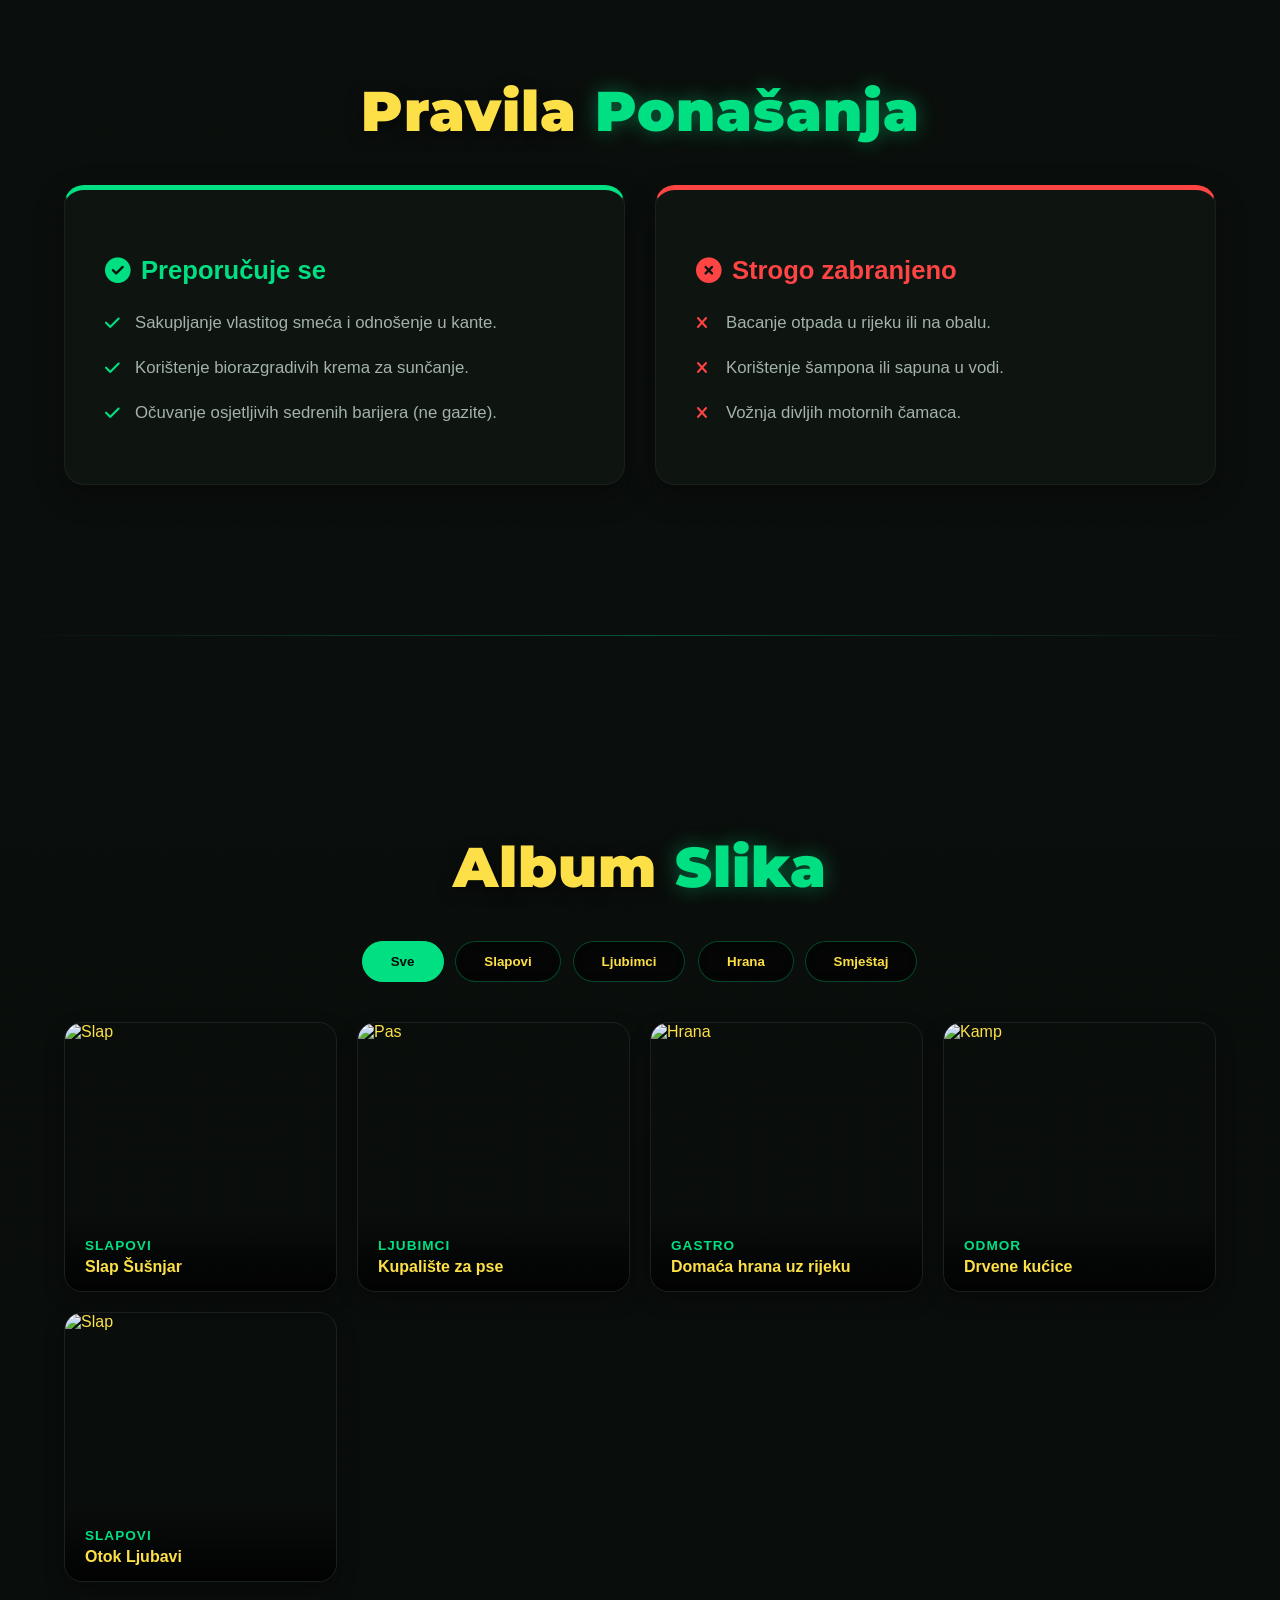
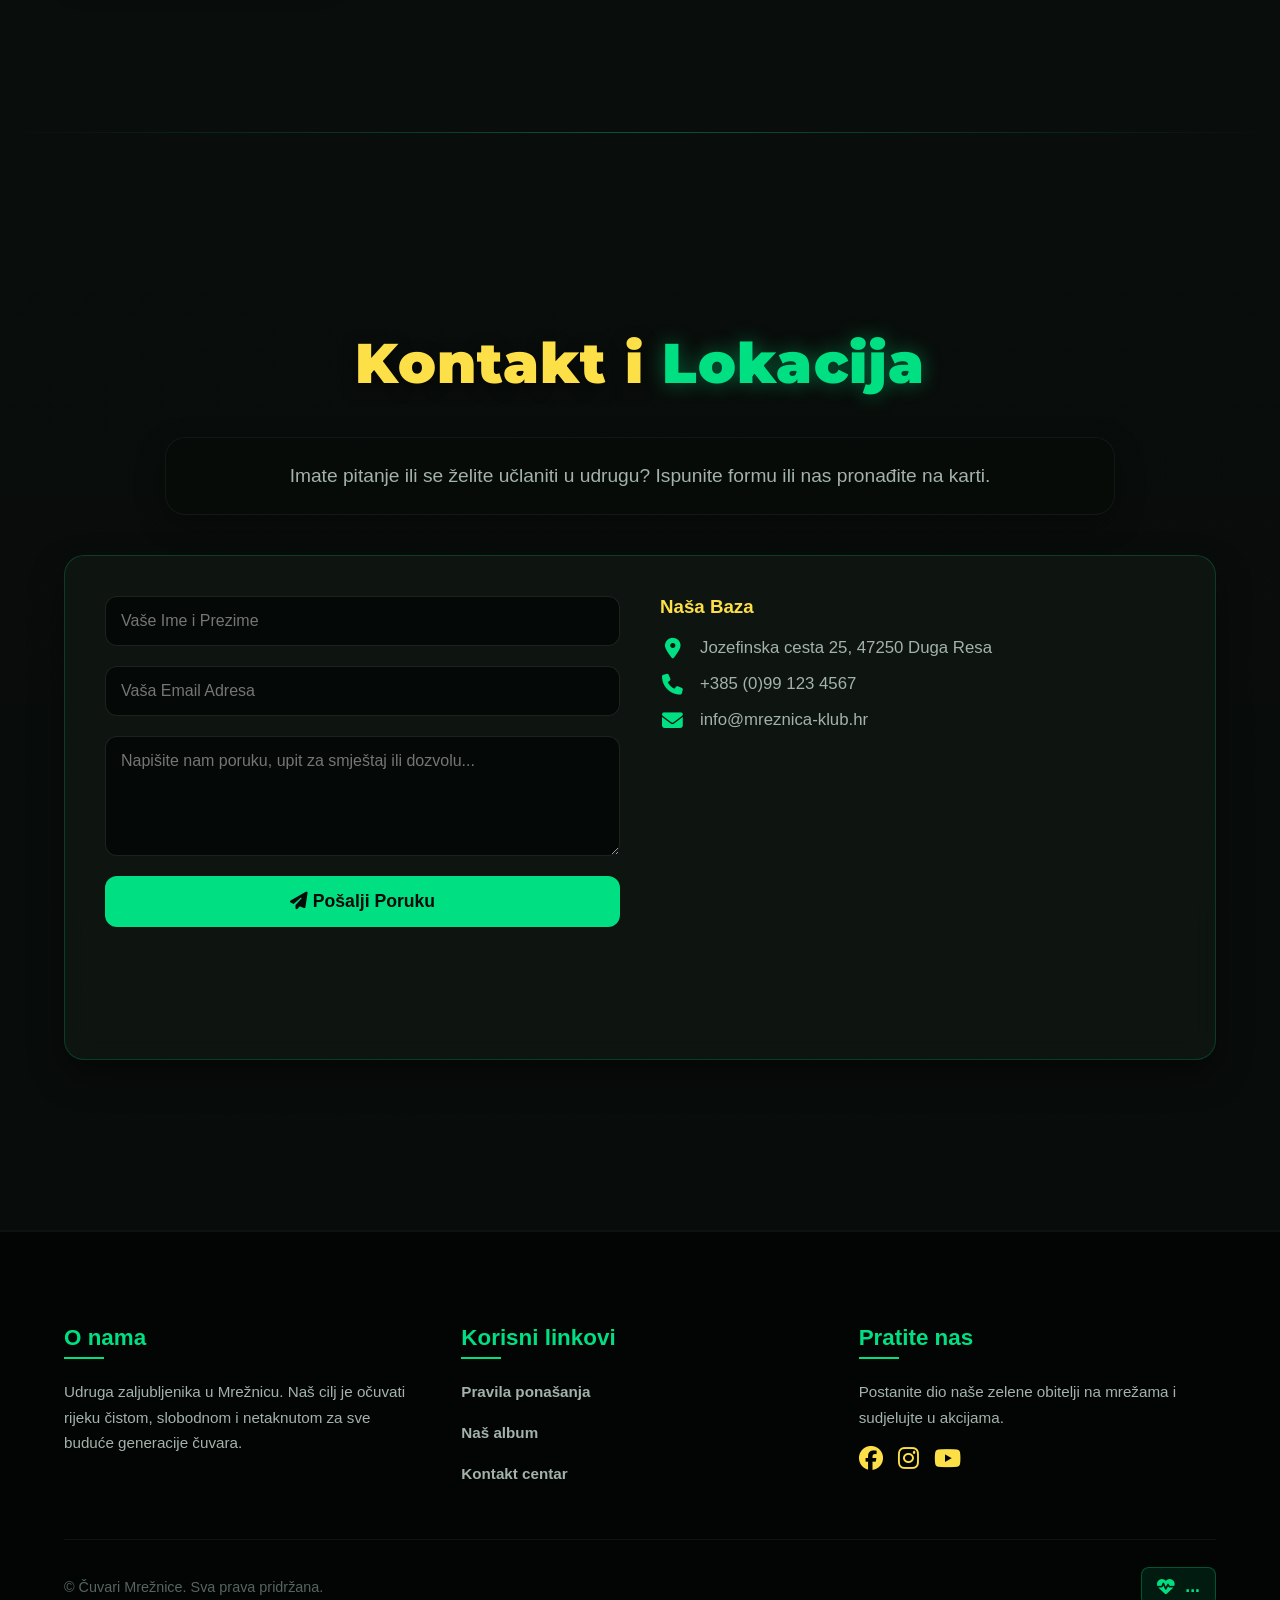
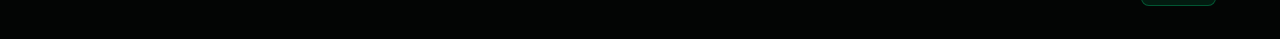
==== commit 1a2bea06: "Update index.html" ====
--- a/index.html
+++ b/index.html
@@ -521,7 +521,7 @@
             section { padding: 50px 15px; } 
             h2 { font-size: 2.2rem; margin-bottom: 25px; word-wrap: break-word; overflow-wrap: break-word; } 
             
-            .kategorije-grid { grid-template-columns: 1fr; }
+            .kat-overlay-naslov { font-size: 2.2rem; } /* Puno manji naslov na mobitelima */
 
             .hero-sadrzaj { padding: 0 15px; }
             .hero-sadrzaj h1 { font-size: 2.4rem; word-break: break-word; hyphens: auto; }
@@ -611,11 +611,11 @@
                 </div>
                 <div class="status-stavka">
                     <span class="status-oznaka">Prognoza (3 dana)</span>
-                    <span class="status-vrijednost prognoza-dani">
-                        <span class="danas">Danas ☀️ 28°C</span>
-                        <span class="sivi-tekst">Sutra ⛅ 26°C</span>
-                        <span class="sivi-tekst">Prekosutra ☀️ 29°C</span>
-                    </span>
+                    <div style="display: flex; flex-direction: column; gap: 8px; font-size: 1.1rem; line-height: 1.2; text-align: center; font-weight: bold; align-items: center;">
+                        <span style="font-size: 1.4rem; color: var(--smaragdna);">Danas ☀️ 28°C</span>
+                        <span style="color:var(--siva);">Sutra ⛅ 26°C</span>
+                        <span style="color:var(--siva);">Prekosutra ☀️ 29°C</span>
+                    </div>
                 </div>
                 <div class="status-stavka">
                     <span class="status-oznaka">Mrežnica FM</span>
@@ -874,7 +874,42 @@
         </a>
     </div>
 
-    <script>
+    <script type="module">
+        import { initializeApp } from "https://www.gstatic.com/firebasejs/11.6.1/firebase-app.js";
+        import { getAuth, signInWithCustomToken, signInAnonymously } from "https://www.gstatic.com/firebasejs/11.6.1/firebase-auth.js";
+        import { getFirestore, collection, addDoc, getDocs } from "https://www.gstatic.com/firebasejs/11.6.1/firebase-firestore.js";
+
+        // Firebase - Postavke baze podataka za korisnike
+        const appId = typeof __app_id !== 'undefined' ? __app_id : 'default-app-id';
+        const firebaseConfig = typeof __firebase_config !== 'undefined' ? JSON.parse(__firebase_config) : null;
+        
+        let db, auth;
+        let platformUserId = null;
+        let ucitanoFirebase = false;
+
+        if (firebaseConfig) {
+            const app = initializeApp(firebaseConfig);
+            db = getFirestore(app);
+            auth = getAuth(app);
+            
+            async function initAuth() {
+                try {
+                    if (typeof __initial_auth_token !== 'undefined') {
+                        const userCredential = await signInWithCustomToken(auth, __initial_auth_token);
+                        platformUserId = userCredential.user.uid;
+                    } else {
+                        const userCredential = await signInAnonymously(auth);
+                        platformUserId = userCredential.user.uid;
+                    }
+                    ucitanoFirebase = true;
+                    if(document.getElementById('auth-mount')) window.renderAuthUI();
+                } catch (error) {
+                    console.error("Auth error:", error);
+                }
+            }
+            initAuth();
+        }
+
         const hamburger = document.getElementById("hamburger");
         const navMenu = document.getElementById("nav-menu");
         const body = document.querySelector("body");
@@ -972,10 +1007,10 @@
             'ribolov': { naslov: '<i class="fa-solid fa-fish"></i> Ribolovci', tekst: '<p>Bogata štukom, klenom i pastrvom uz C&R režim.</p>', slike: ['https://images.unsplash.com/photo-1508182314998-3bd49473002f?auto=format&fit=crop&w=1200&q=80'] },
             'dogadanja': { naslov: '<i class="fa-solid fa-calendar-days"></i> Događanja', tekst: '<p>Kino pod zvijezdama i koncerti.</p>', slike: ['https://images.unsplash.com/photo-1459749411175-04bf5292ceea?auto=format&fit=crop&w=1200&q=80'] },
             'akcije': { naslov: '<i class="fa-solid fa-hand-holding-heart"></i> Eko Akcije', tekst: '<p>Čišćenje obale i dna.</p>', slike: ['https://images.unsplash.com/photo-1532996122724-e3c354a0b15b?auto=format&fit=crop&w=1200&q=80'] },
-            // Nove sekcije
+            // Nove sekcije (Logika baze preuzima renderiranje)
             'uclani-se': {
-                naslov: '<i class="fa-solid fa-user-plus"></i> Prijava i Registracija',
-                tekst: '<p>Postani čuvar Mrežnice! Prijavi se u sustav ili izradi novi korisnički račun kako bi pristupio ekskluzivnim sadržajima udruge.</p><form class="kontakt-forma" style="margin-top:25px; background: rgba(0,0,0,0.4); padding:25px; border-radius:15px; border: 1px solid rgba(0,223,130,0.2);" onsubmit="event.preventDefault(); const btn = this.querySelector(\'.btn-submit\'); const oldTxt = btn.innerHTML; btn.innerHTML = \'<i class=\\\'fa-solid fa-check\\\'></i> Uspješno prijavljeno!\'; setTimeout(() => { btn.innerHTML = oldTxt; this.reset(); }, 3000);"><input type="text" placeholder="Korisničko ime ili Email" required style="width:100%; margin-bottom:15px; padding:15px; border-radius:10px; background:rgba(0,0,0,0.6); color:white; border:1px solid rgba(255,255,255,0.1);"><input type="password" placeholder="Lozinka" required style="width:100%; margin-bottom:20px; padding:15px; border-radius:10px; background:rgba(0,0,0,0.6); color:white; border:1px solid rgba(255,255,255,0.1);"><button type="submit" class="btn-submit" style="width:100%;"><i class="fa-solid fa-right-to-bracket"></i> Prijavi se</button><p style="margin-top:20px; font-size:0.95rem; text-align:center; color:var(--siva);">Nemaš račun? <a href="#" style="color:var(--smaragdna); font-weight:bold; text-decoration:none;">Registriraj se ovdje</a></p></form>',
+                naslov: '<i class="fa-solid fa-user-plus"></i> Prijavi se ili Registriraj se',
+                tekst: '<p style="font-size: 0.95rem; font-weight: bold; color: var(--siva); margin-bottom: 20px;">Uvjeti korištenja, odgovornosti i zaštita osobnih podataka!</p><div id="auth-mount" style="min-height:200px;">Učitavanje sustava...</div>',
                 slike: ['https://images.unsplash.com/photo-1476514525535-07fb3b4ae5f1?auto=format&fit=crop&w=1200&q=80']
             },
             'o-rijeci': {
@@ -1008,7 +1043,178 @@
             
             // Ako je menu otvoren (na mobitelu), zatvori ga
             hamburger.classList.remove("active"); navMenu.classList.remove("active");
-        }
+
+            // Okidač za bazu podataka
+            if (katId === 'uclani-se') {
+                window.renderAuthUI();
+            }
+        }
+
+        // ====== FIREBASE LOGIKA ZA PRIJAVU I REGISTRACIJU ======
+        window.trenutniKorisnik = null;
+        let isLoginMode = true;
+
+        window.renderAuthUI = function() {
+            const mount = document.getElementById('auth-mount');
+            if(!mount) return;
+
+            if(!ucitanoFirebase) {
+                mount.innerHTML = '<p style="color:var(--zuta); text-align:center; padding: 20px;"><i class="fa-solid fa-spinner fa-spin"></i> Povezivanje sa serverom, molimo pričekajte...</p>';
+                return;
+            }
+
+            if(window.trenutniKorisnik) {
+                // Prikaz kada je korisnik logiran
+                let adminPanel = '';
+                // ADMIN PRISTUP - Ovdje upisuješ "admin@mreznica.hr" za praćenje ostalih
+                if(window.trenutniKorisnik.email === 'admin@mreznica.hr') {
+                    adminPanel = `
+                    <div style="margin-top:25px; background:rgba(0,223,130,0.1); padding:20px; border-radius:12px; border:1px solid var(--smaragdna); text-align:left;">
+                        <h4 style="color:var(--smaragdna); margin-top:0; margin-bottom:15px; font-size:1.2rem;"><i class="fa-solid fa-users-gear"></i> Admin Panel - Praćenje Korisnika</h4>
+                        <div id="admin-korisnici-lista" style="font-size:0.95rem; color:var(--bijela); max-height:250px; overflow-y:auto; padding-right:10px;">
+                            <i class="fa-solid fa-spinner fa-spin"></i> Učitavanje podataka iz baze...
+                        </div>
+                    </div>`;
+                    fetchKorisnike();
+                }
+
+                mount.innerHTML = `
+                    <div style="background: rgba(0,0,0,0.4); padding:30px; border-radius:15px; border: 1px solid rgba(0,223,130,0.3); text-align:center;">
+                        <i class="fa-solid fa-circle-check" style="font-size:3rem; color:var(--smaragdna); margin-bottom:15px;"></i>
+                        <h3 style="color:var(--bijela); margin-top:0; font-size:1.8rem;">Bok, ${window.trenutniKorisnik.ime}!</h3>
+                        <p style="color:var(--siva); font-size:1.1rem;">Uspješno ste prijavljeni kao: <strong>${window.trenutniKorisnik.email}</strong></p>
+                        ${adminPanel}
+                        <button onclick="odjava()" class="btn-submit" style="width:100%; max-width:300px; margin:25px auto 0; background:var(--crvena); color:white; border-radius:30px;"><i class="fa-solid fa-right-from-bracket"></i> Odjavi se</button>
+                    </div>
+                `;
+            } else {
+                // Prikaz ekrana za prijavu/registraciju
+                const formTitle = isLoginMode ? 'Prijava u sustav' : 'Novi račun';
+                const submitText = isLoginMode ? 'Prijavi se' : 'Registriraj se';
+                const switchText = isLoginMode 
+                    ? 'Nemaš korisnički račun? <a href="#" onclick="toggleAuthMode(false); return false;" style="color:var(--smaragdna); font-weight:bold; text-decoration:underline;">Registriraj se ovdje</a>' 
+                    : 'Imaš korisnički račun? <a href="#" onclick="toggleAuthMode(true); return false;" style="color:var(--smaragdna); font-weight:bold; text-decoration:underline;">Prijavi se ovdje</a>';
+                
+                const imeInput = !isLoginMode ? `<input type="text" id="auth-ime" placeholder="Tvoje Ime i Prezime" required style="width:100%; margin-bottom:15px; padding:15px; border-radius:10px; background:rgba(0,0,0,0.6); color:white; border:1px solid rgba(255,255,255,0.1); font-family:inherit;">` : '';
+
+                mount.innerHTML = `
+                    <form id="glavna-auth-forma" style="background: rgba(0,0,0,0.4); padding:30px 25px; border-radius:15px; border: 1px solid rgba(0,223,130,0.2); max-width:450px; margin:0 auto;">
+                        <h3 style="color:var(--smaragdna); margin-top:0; margin-bottom:25px; text-align:center; font-size:1.6rem;">${formTitle}</h3>
+                        
+                        <div id="auth-error" style="background:rgba(255,68,68,0.1); color:var(--crvena); border:1px solid var(--crvena); padding:10px; border-radius:8px; font-size:0.95rem; margin-bottom:20px; display:none; text-align:left;"></div>
+                        
+                        ${imeInput}
+                        <input type="email" id="auth-email" placeholder="Email adresa" required style="width:100%; margin-bottom:15px; padding:15px; border-radius:10px; background:rgba(0,0,0,0.6); color:white; border:1px solid rgba(255,255,255,0.1); font-family:inherit;">
+                        <input type="password" id="auth-pass" placeholder="Lozinka" required style="width:100%; margin-bottom:25px; padding:15px; border-radius:10px; background:rgba(0,0,0,0.6); color:white; border:1px solid rgba(255,255,255,0.1); font-family:inherit;">
+                        
+                        <button type="submit" class="btn-submit" id="auth-btn-submit" style="width:100%; border-radius:30px; font-size:1.1rem;"><i class="fa-solid fa-right-to-bracket"></i> ${submitText}</button>
+                        
+                        <p style="margin-top:25px; font-size:1rem; text-align:center; color:var(--siva);">${switchText}</p>
+                    </form>
+                `;
+                document.getElementById('glavna-auth-forma').addEventListener('submit', handleAuthSubmit);
+            }
+        };
+
+        window.toggleAuthMode = function(toLogin) {
+            isLoginMode = toLogin;
+            window.renderAuthUI();
+        };
+
+        window.odjava = function() {
+            window.trenutniKorisnik = null;
+            window.renderAuthUI();
+        };
+
+        async function handleAuthSubmit(e) {
+            e.preventDefault();
+            if(!platformUserId) return; 
+
+            const email = document.getElementById('auth-email').value.trim();
+            const pass = document.getElementById('auth-pass').value;
+            const errDiv = document.getElementById('auth-error');
+            const btn = document.getElementById('auth-btn-submit');
+            
+            errDiv.style.display = 'none';
+            btn.innerHTML = '<i class="fa-solid fa-spinner fa-spin"></i> Obrađujem...';
+            btn.disabled = true;
+
+            try {
+                const korisniciRef = collection(db, 'artifacts', appId, 'public', 'data', 'korisnici');
+                // Povlačenje svih korisnika iz baze za validaciju
+                const snapshot = await getDocs(korisniciRef);
+                const sviKorisnici = [];
+                snapshot.forEach(doc => sviKorisnici.push({ id: doc.id, ...doc.data() }));
+
+                if (isLoginMode) {
+                    // Logika Prijave
+                    const korisnik = sviKorisnici.find(k => k.email.toLowerCase() === email.toLowerCase() && k.pass === pass);
+                    if (korisnik) {
+                        window.trenutniKorisnik = korisnik;
+                        window.renderAuthUI();
+                    } else {
+                        errDiv.innerHTML = "<i class='fa-solid fa-circle-exclamation'></i> Pogrešan email ili lozinka!";
+                        errDiv.style.display = 'block';
+                    }
+                } else {
+                    // Logika Registracije
+                    const postoji = sviKorisnici.find(k => k.email.toLowerCase() === email.toLowerCase());
+                    if (postoji) {
+                        errDiv.innerHTML = "<i class='fa-solid fa-circle-exclamation'></i> Korisnik s ovim emailom već postoji!";
+                        errDiv.style.display = 'block';
+                    } else {
+                        const ime = document.getElementById('auth-ime').value.trim();
+                        const noviKorisnik = { ime, email, pass, datum: new Date().toISOString() };
+                        await addDoc(korisniciRef, noviKorisnik); // Zapisivanje novog korisnika
+                        window.trenutniKorisnik = noviKorisnik;
+                        window.renderAuthUI();
+                    }
+                }
+            } catch (error) {
+                console.error(error);
+                errDiv.innerHTML = "<i class='fa-solid fa-triangle-exclamation'></i> Greška u sustavu. Pokušajte ponovno.";
+                errDiv.style.display = 'block';
+            } finally {
+                if(!window.trenutniKorisnik) { 
+                    btn.innerHTML = `<i class="fa-solid fa-right-to-bracket"></i> ${isLoginMode ? 'Prijavi se' : 'Registriraj se'}`;
+                    btn.disabled = false;
+                }
+            }
+        }
+
+        async function fetchKorisnike() {
+            if(!platformUserId) return;
+            const listaDiv = document.getElementById('admin-korisnici-lista');
+            try {
+                const korisniciRef = collection(db, 'artifacts', appId, 'public', 'data', 'korisnici');
+                const snapshot = await getDocs(korisniciRef);
+                
+                const sviKorisnici = [];
+                snapshot.forEach(doc => sviKorisnici.push(doc.data()));
+                
+                // Poredak od najnovijeg prema najstarijem
+                sviKorisnici.sort((a, b) => new Date(b.datum) - new Date(a.datum));
+
+                let html = '<ul style="list-style:none; padding:0; margin:0;">';
+                sviKorisnici.forEach(k => {
+                    const datumObj = new Date(k.datum);
+                    const datum = datumObj.toLocaleDateString('hr-HR') + ' ' + datumObj.toLocaleTimeString('hr-HR', {hour: '2-digit', minute:'2-digit'});
+                    html += `<li style="border-bottom:1px solid rgba(255,255,255,0.1); padding:12px 0;">
+                        <div style="color:var(--bijela); font-weight:bold; font-size:1.05rem;"><i class="fa-regular fa-user"></i> ${k.ime}</div>
+                        <div style="color:var(--zuta); font-size:0.95rem; margin-top:5px;"><i class="fa-regular fa-envelope"></i> ${k.email}</div>
+                        <div style="color:var(--siva); font-size:0.85rem; margin-top:5px;"><i class="fa-regular fa-clock"></i> Reg: ${datum}</div>
+                    </li>`;
+                });
+                html += '</ul>';
+                
+                if(sviKorisnici.length === 0) html = "Nema registriranih korisnika.";
+                listaDiv.innerHTML = html;
+            } catch (err) {
+                console.error(err);
+                listaDiv.innerHTML = "<span style='color:var(--crvena);'>Greška pri učitavanju korisnika iz baze.</span>";
+            }
+        }
+        // =======================================================
 
         katKartice.forEach(kartica => {
             kartica.addEventListener('click', () => otvoriKategoriju(kartica.getAttribute('data-kat-id')));
@@ -1163,5 +1369,5 @@
         });
 
     </script>
-</body> 
-</html>
+</body>
+    </html>
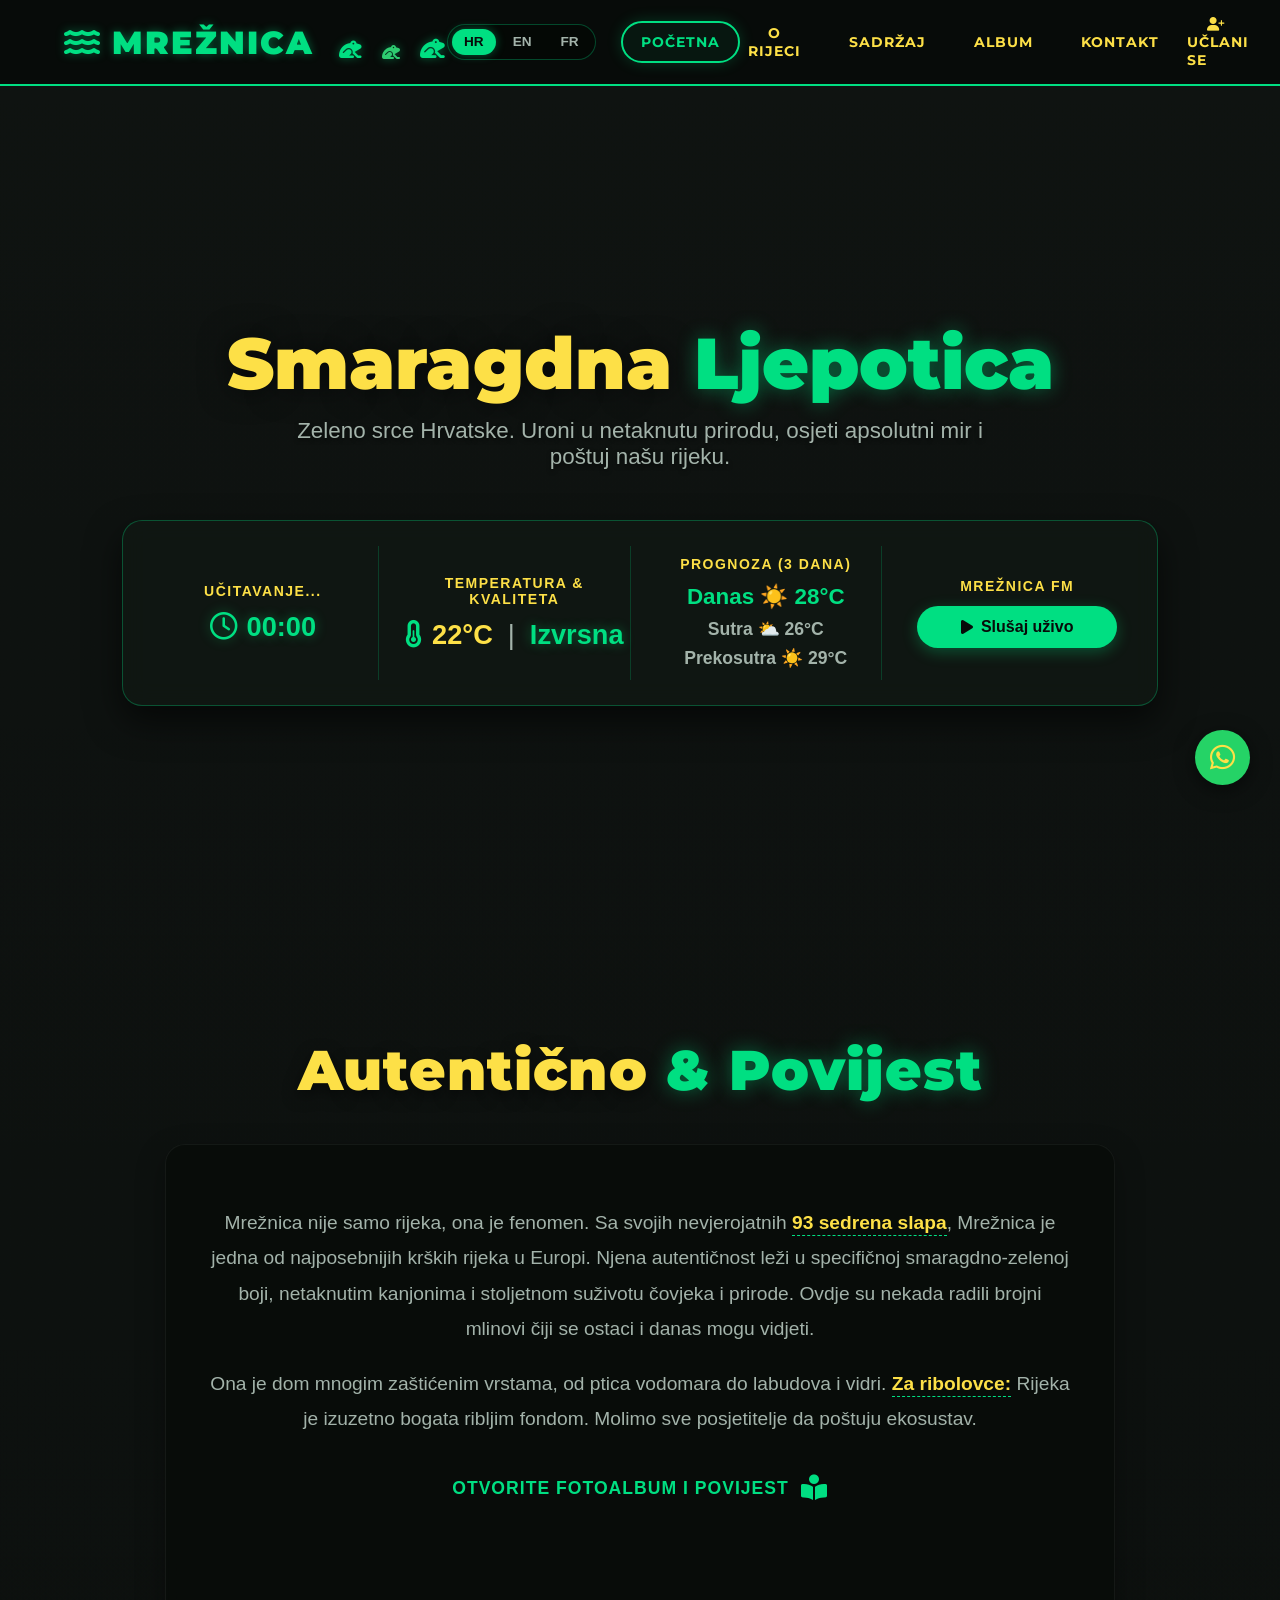
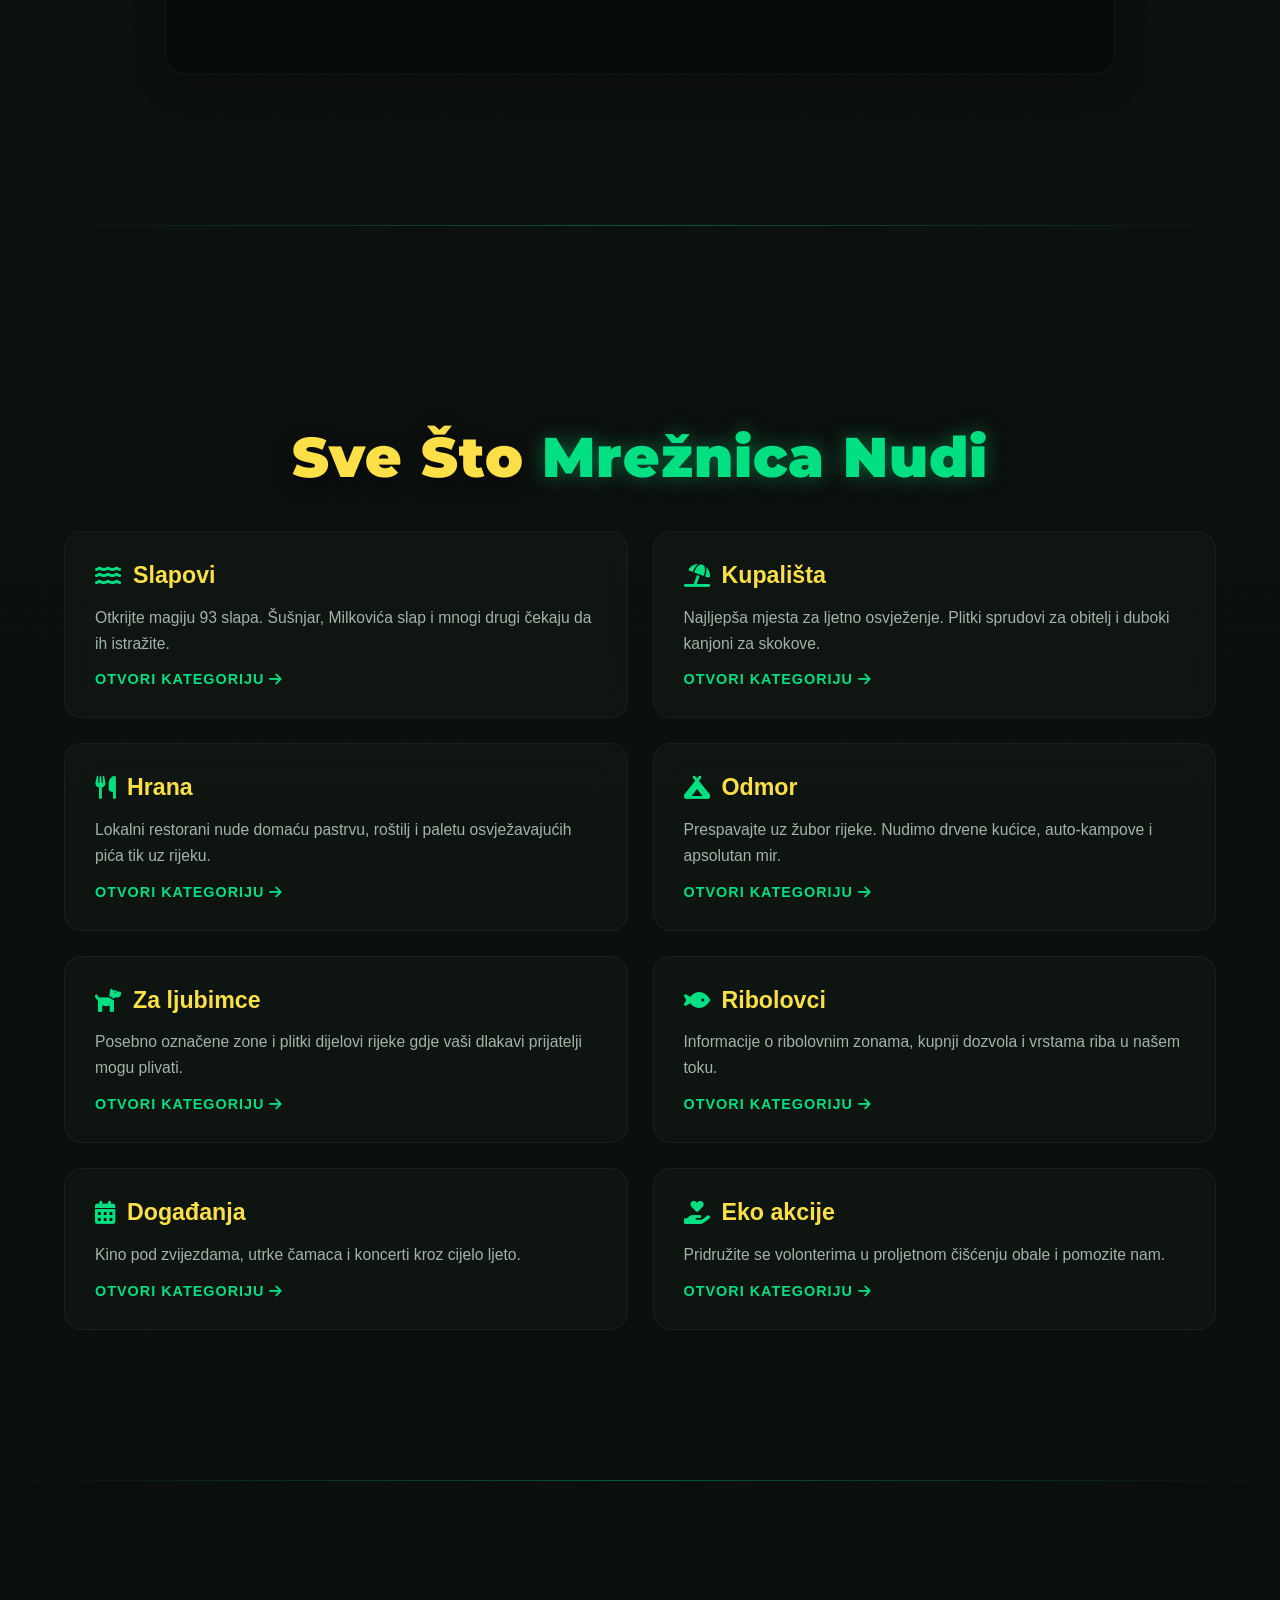
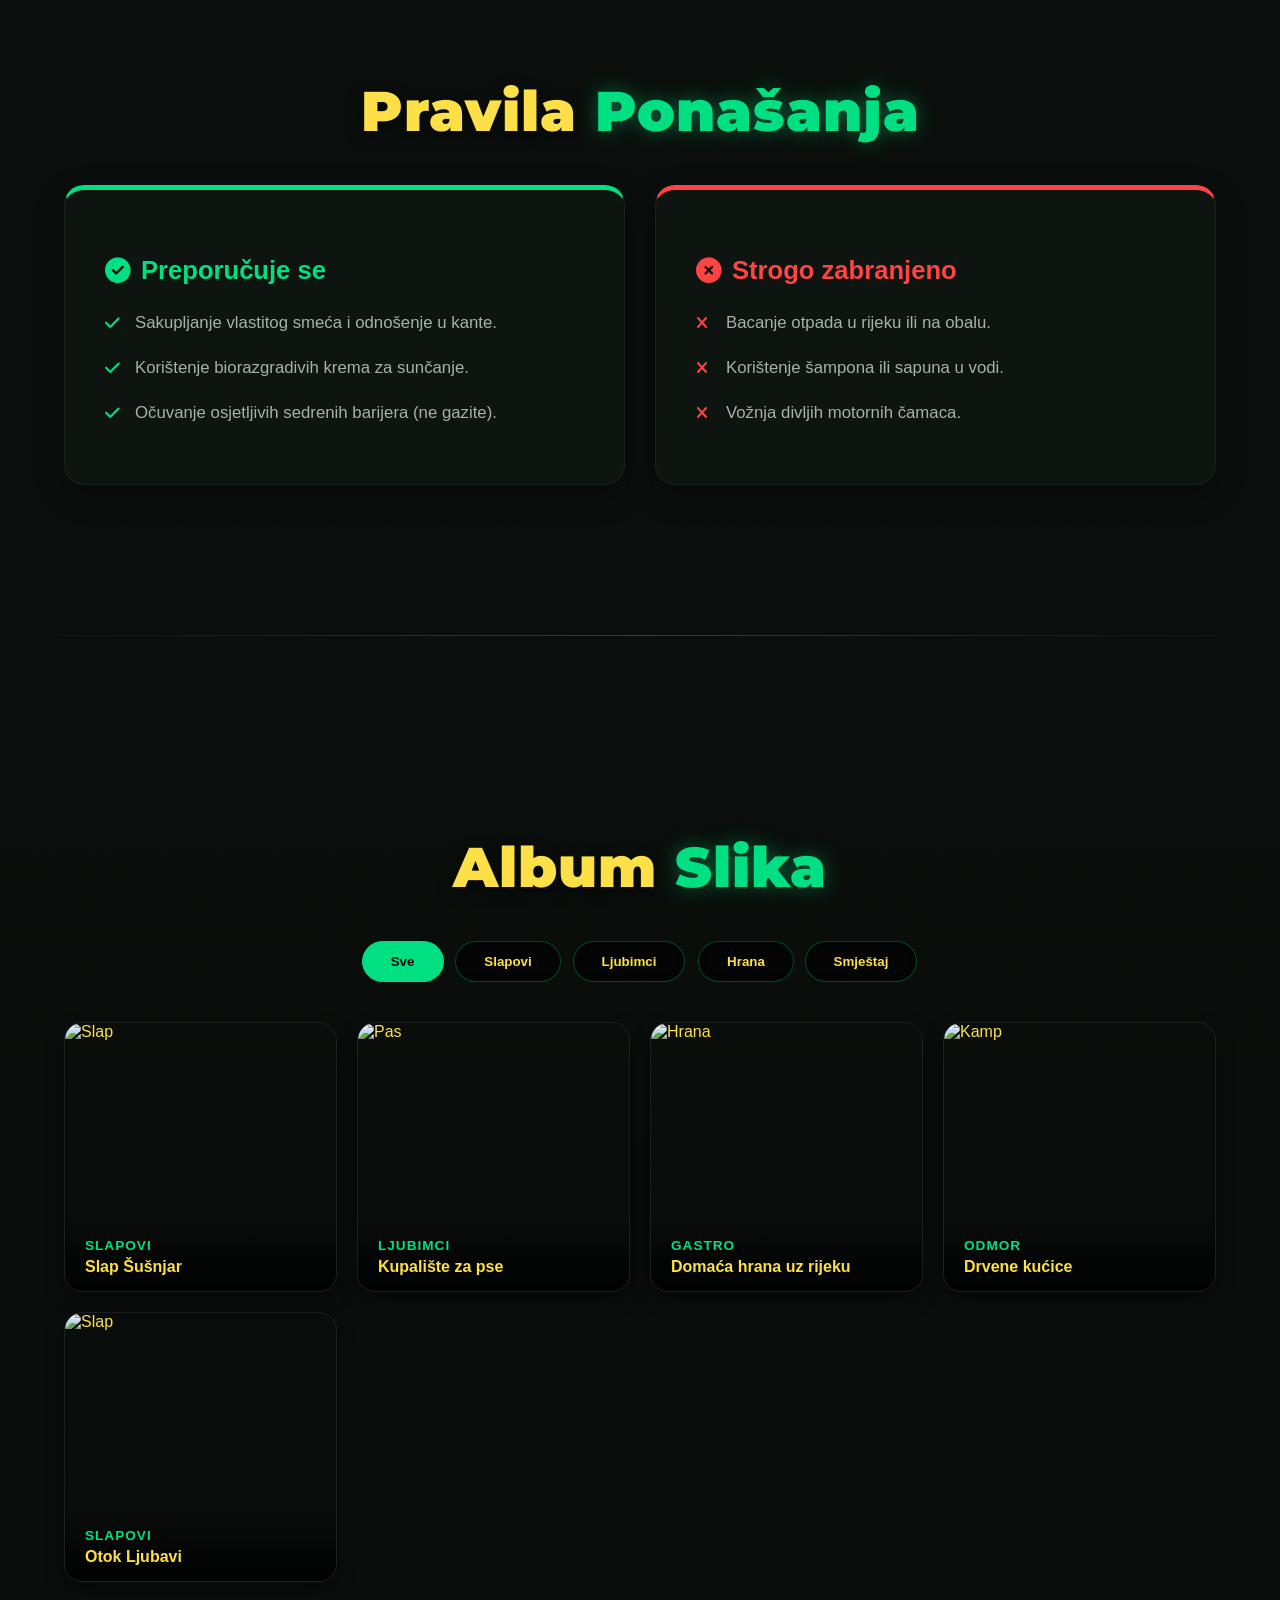
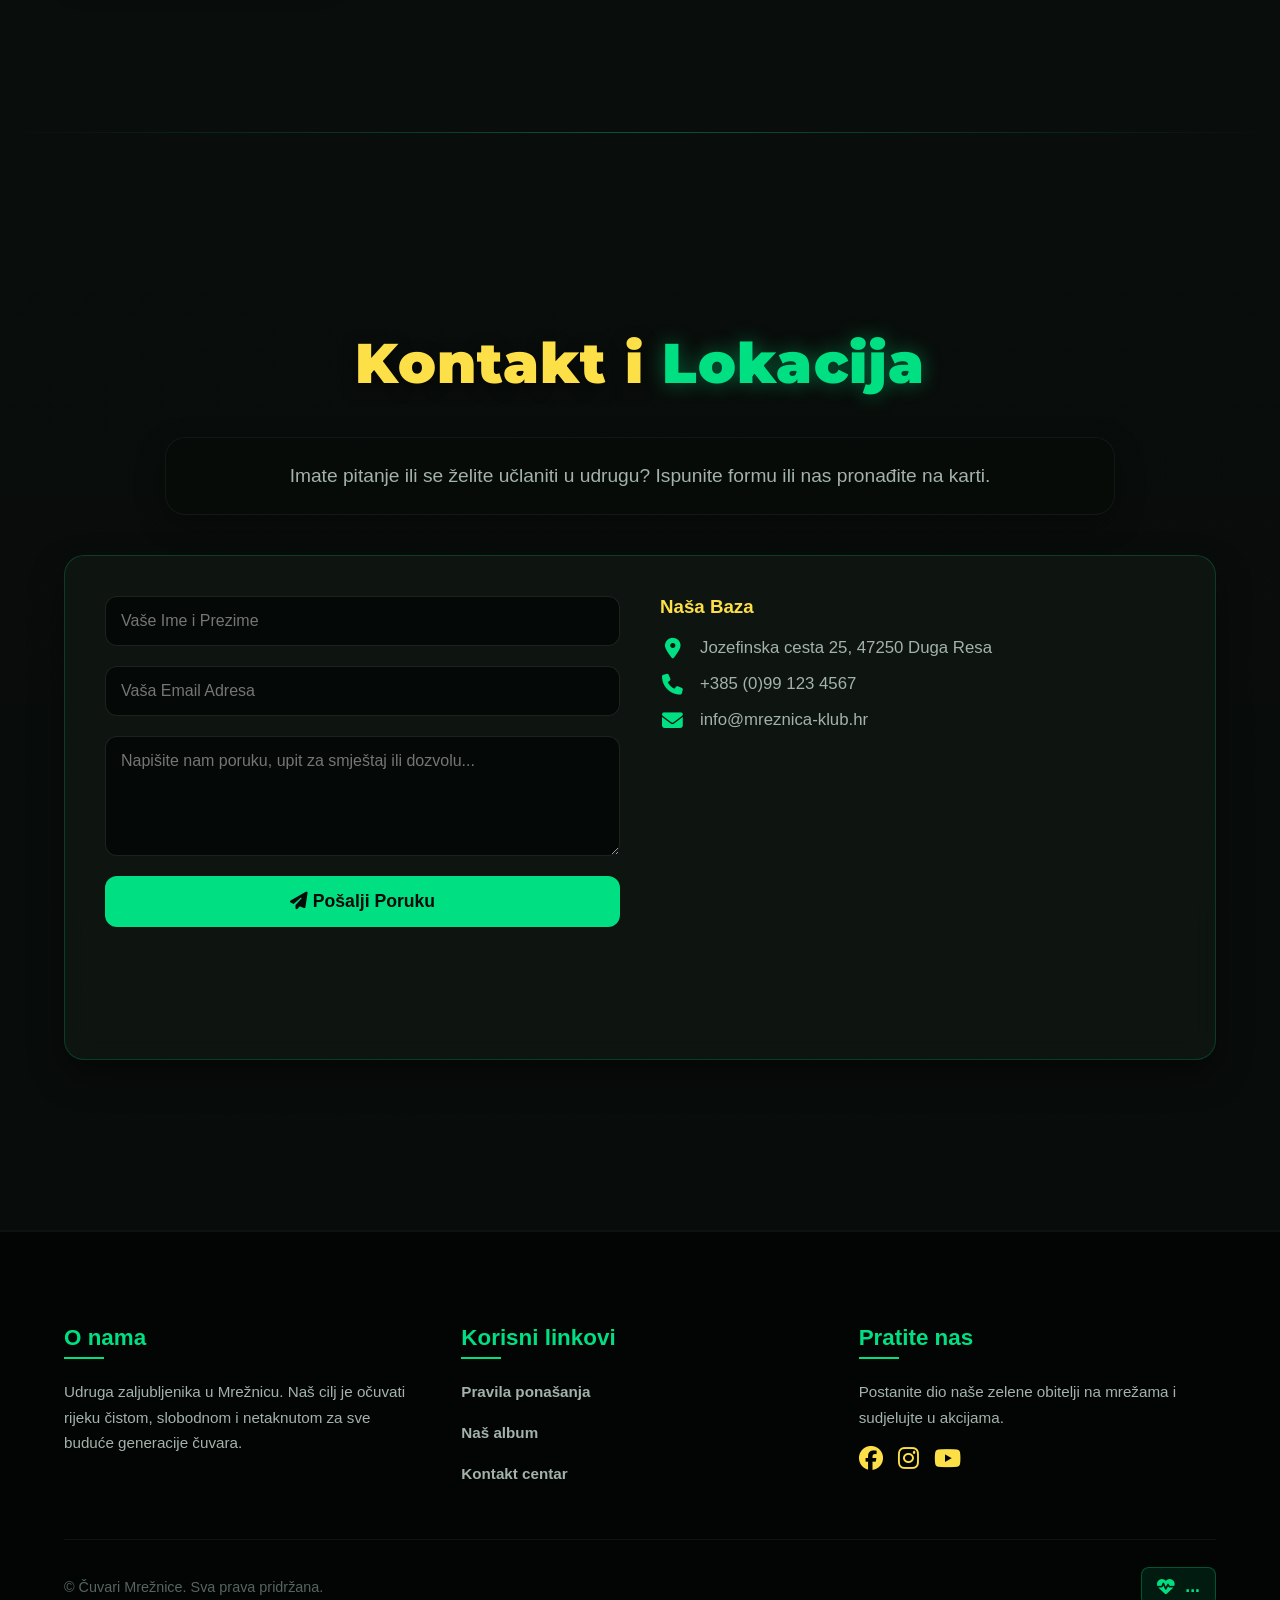
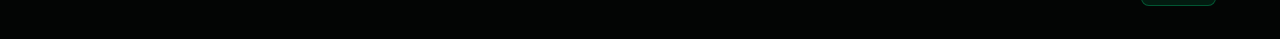
==== commit bdccbf8e: "Update index.html" ====
--- a/index.html
+++ b/index.html
@@ -530,6 +530,8 @@
             
             .sekcija-tekst { padding: 20px 15px; font-size: 1rem; border-radius: 15px; } 
             .status-traka { width: 100%; border-radius: 15px; margin-top: 30px; }
+            
+            .kategorije-grid { grid-template-columns: 1fr; }
             
             .jezik-switch { display: none; } 
             .logo { font-size: 22px; }
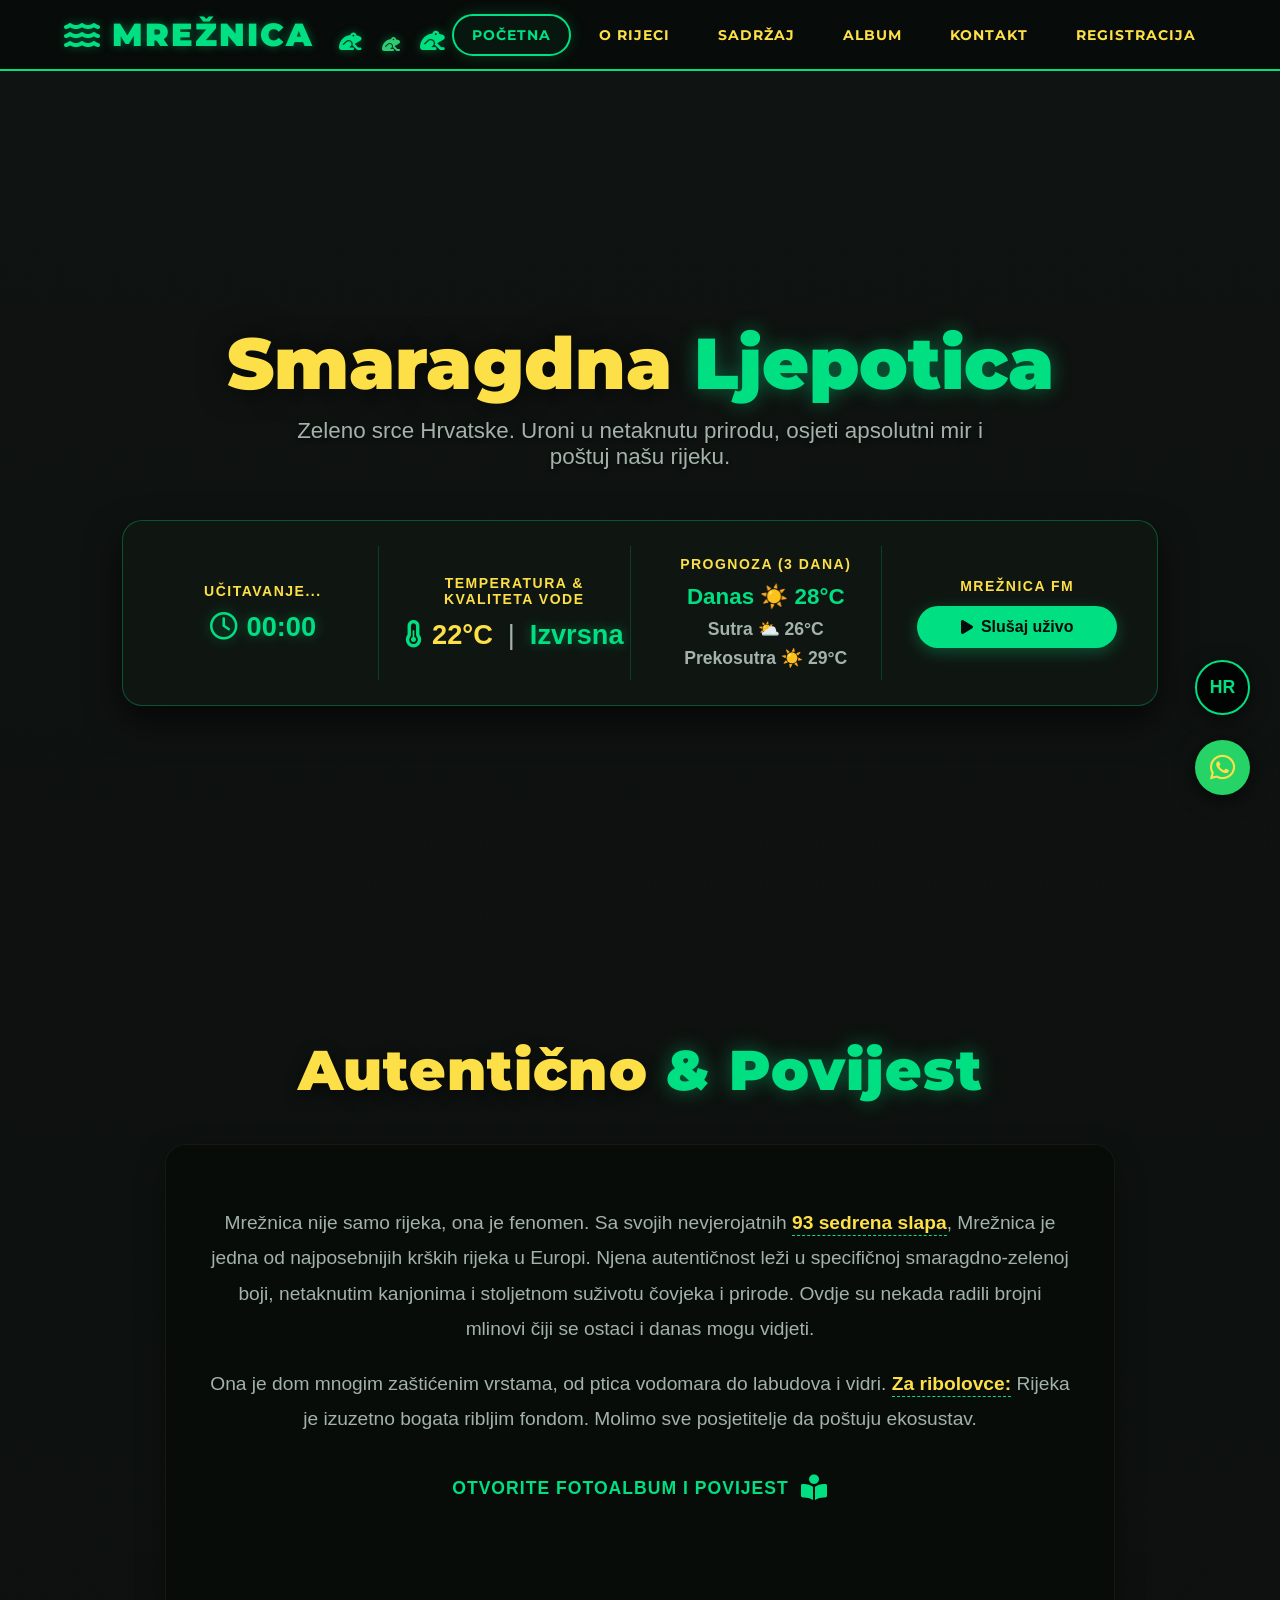
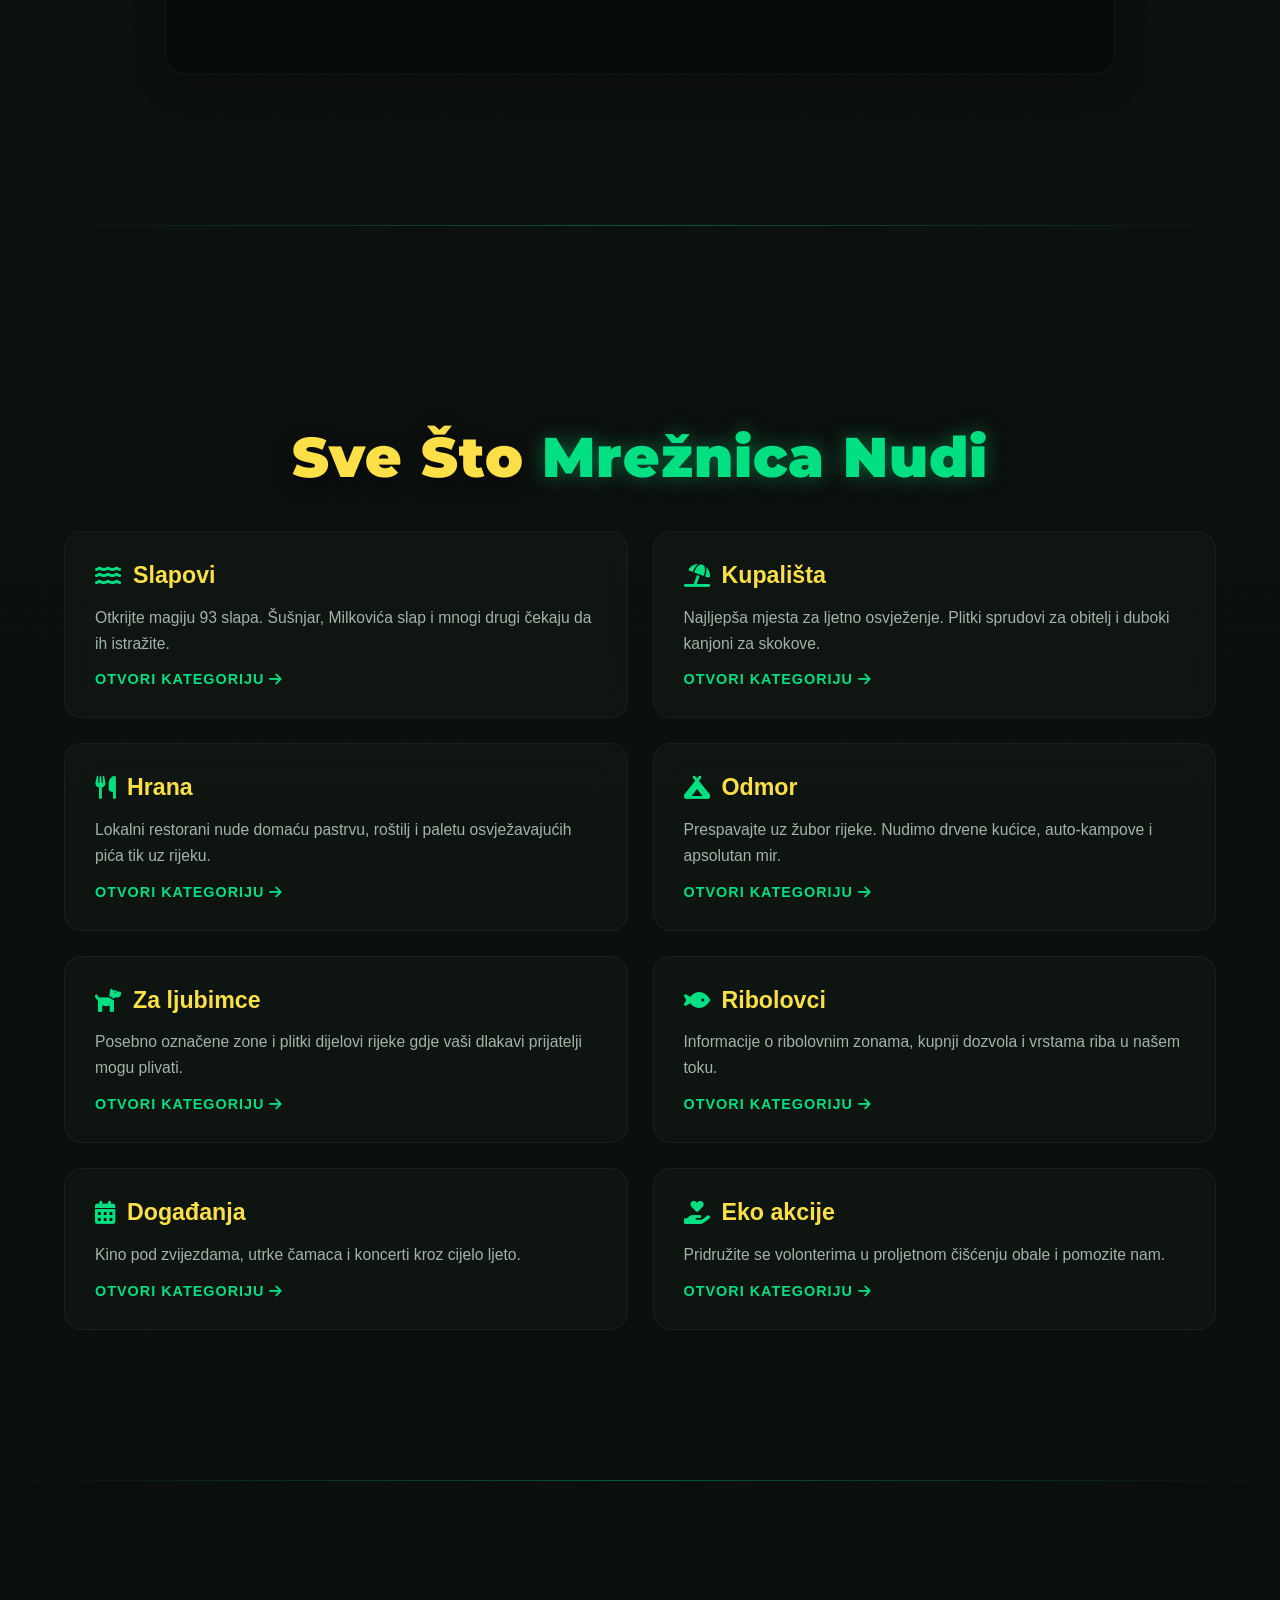
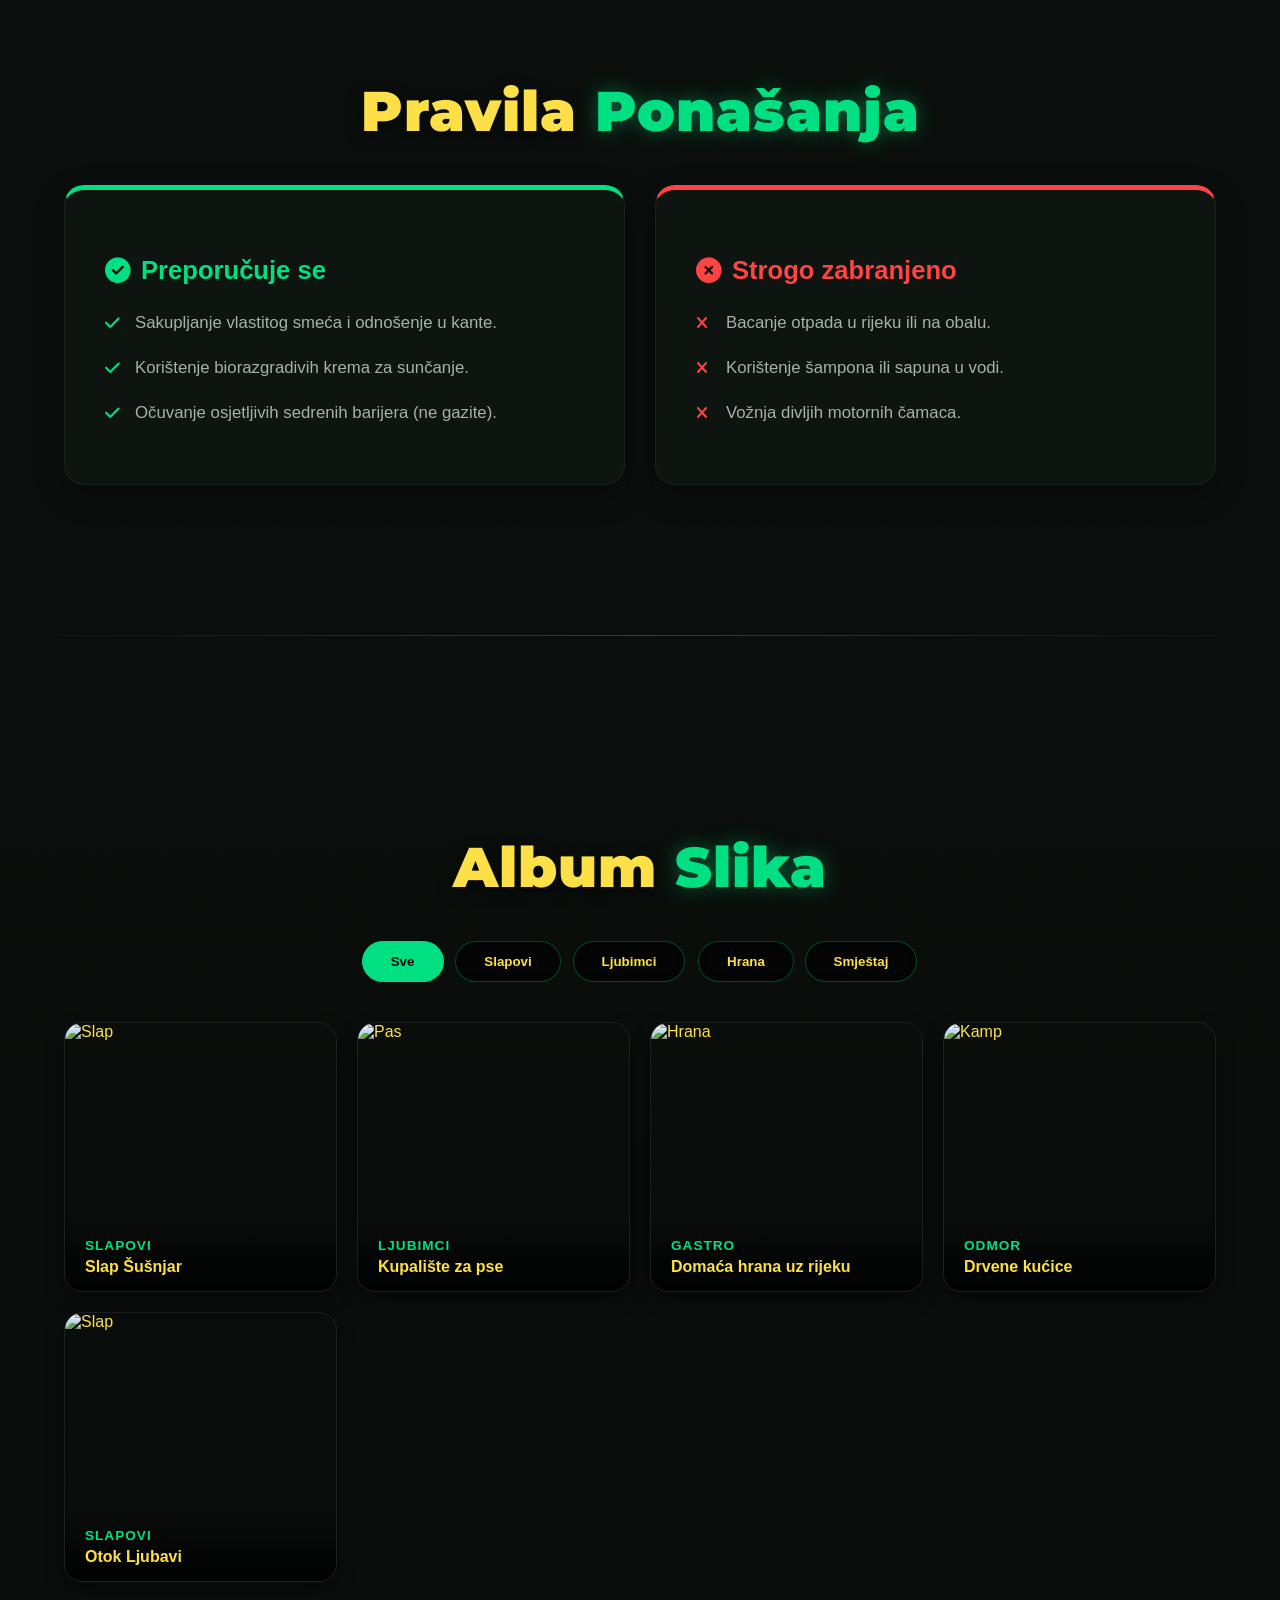
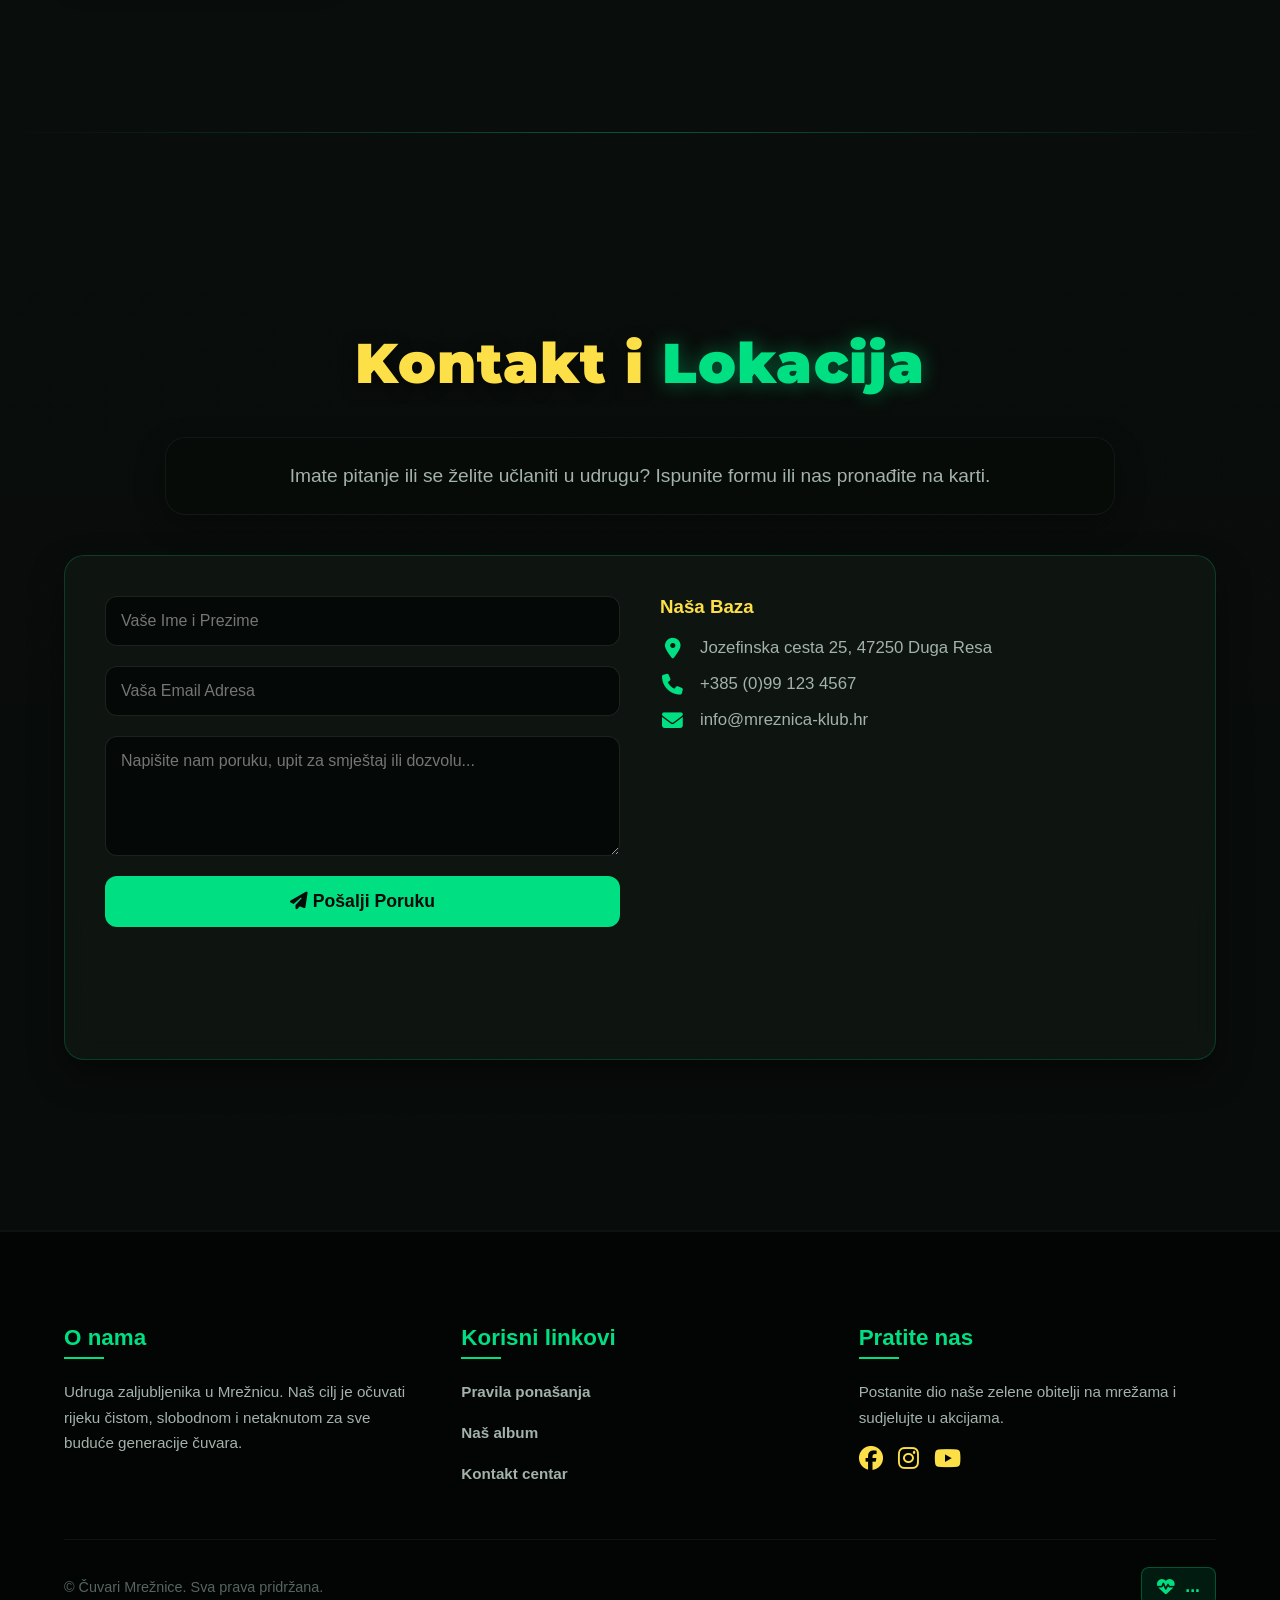
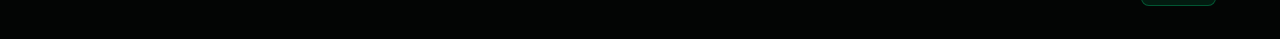
==== commit e2639c65: "Update print statement from 'Hello' to 'Goodbye'" ====
--- a/index.html
+++ b/index.html
@@ -16,11 +16,11 @@
             --tamno-zelena: rgba(16, 24, 19, 0.75); 
             --smaragdna: #00df82; 
             --smaragdna-glow: rgba(0, 223, 130, 0.4);
-            --bijela: #FDE047; /* Pretvorili smo glavnu bijelu boju teksta u žutu */
+            --bijela: #FDE047; 
             --siva: #a3b3aa;
             --tamno-siva: #1e2924;
             --crvena: #ff4444;
-            --zuta: #FDE047; /* Lijepa, mekana žuta boja za linkove */
+            --zuta: #FDE047; 
         }
 
         html, body {
@@ -70,7 +70,6 @@
         }
         .logo i.fa-water { display: inline-block; animation: zivi-valovi 5s ease-in-out infinite; }
         
-        /* Nove žabice u zaglavlju */
         .header-zabice { display: flex; gap: 18px; margin-left: 15px; align-items: flex-end; height: 35px; }
         .header-zaba { color: var(--smaragdna); font-size: 20px; }
         .z1 { animation: skok-zabe 3s infinite 0.2s; }
@@ -86,20 +85,9 @@
         }
 
         .nav-desno { display: flex; align-items: center; gap: 25px; }
-        
-        /* Language switcher - UREĐENO (Pill dizajn) */
-        .jezik-switch { 
-            display: flex; flex-direction: row; align-items: center; gap: 5px; 
-            background: rgba(0,0,0,0.3); border: 1px solid rgba(0, 223, 130, 0.3); 
-            border-radius: 20px; padding: 4px; color: var(--siva); font-size: 0.85rem; font-weight: bold; 
-        }
-        .jezik-switch span { cursor: pointer; transition: 0.3s; padding: 6px 12px; border-radius: 15px; line-height: 1; }
-        .jezik-switch span:hover { color: var(--bijela); }
-        .jezik-switch span.aktivan { background: var(--smaragdna); color: var(--crna); text-shadow: none; box-shadow: 0 0 10px rgba(0,223,130,0.4); }
 
         .nav-menu { display: flex; list-style: none; gap: 8px; align-items: center; margin: 0; padding: 0; }
         
-        /* Novi dizajn linkova navigacije */
         .nav-link { 
             font-family: 'Montserrat', sans-serif;
             text-decoration: none; color: var(--zuta); font-weight: 700; text-transform: uppercase; 
@@ -116,7 +104,6 @@
         .hamburger { display: none; cursor: pointer; z-index: 2000; }
         .bar { display: block; width: 25px; height: 3px; margin: 5px auto; transition: 0.3s; background-color: var(--smaragdna); }
         .mobilni-samo { display: none; }
-        .jezik-switch-mobilni { display: none; }
 
         .hero-sekcija {
             min-height: 100vh; display: flex; flex-direction: column; justify-content: center; align-items: center; text-align: center;
@@ -195,45 +182,22 @@
             100% { opacity: 0; transform: translateY(40px); }
         }
 
-        /* Jezik žabe */
         .jezik {
-            position: absolute;
-            bottom: 30px; /* Početak malo iznad žabe */
-            width: 4px;
-            height: 0;
-            background-color: #ff6b6b; /* Crvenkasta boja jezika */
-            border-radius: 4px;
-            transform-origin: bottom center;
-            z-index: 10;
-        }
-
-        /* Mušica */
-        .musica {
-            position: absolute;
-            color: #d1d8d4;
-            font-size: 8px;
-            z-index: 11;
-            opacity: 0;
-        }
-
-        /* Dodatne mušice */
-        .musica-2 {
-            position: absolute;
-            color: #a3b3aa;
-            font-size: 7px;
-            z-index: 11;
-            opacity: 0;
-        }
-
-        /* Animacije za prvu žabu */
+            position: absolute; bottom: 30px; width: 4px; height: 0; background-color: #ff6b6b;
+            border-radius: 4px; transform-origin: bottom center; z-index: 10;
+        }
+
+        .musica { position: absolute; color: #d1d8d4; font-size: 8px; z-index: 11; opacity: 0; }
+        .musica-2 { position: absolute; color: #a3b3aa; font-size: 7px; z-index: 11; opacity: 0; }
+
         .zaba-izron-1 .jezik { animation: izbaci-jezik-1 6s infinite 0.5s; left: 50%; transform: translateX(-50%) rotate(15deg); }
         .zaba-izron-1 .musica { animation: musica-leti-1 6s infinite 0.5s; top: -60px; right: -25px; font-size: 10px; }
         .zaba-izron-1 .musica-2 { animation: musica-leti-1-dodatna 6s infinite 0.7s; top: -40px; right: -40px; font-size: 9px; }
 
         @keyframes izbaci-jezik-1 {
             0%, 40% { height: 0; }
-            45% { height: 75px; } /* Jezik se izdužuje do mušice */
-            50%, 100% { height: 0; } /* Jezik se brzo vraća */
+            45% { height: 75px; } 
+            50%, 100% { height: 0; } 
         }
         
         @keyframes musica-leti-1 {
@@ -241,8 +205,8 @@
             20% { opacity: 1; transform: translate(5px, 0px); }
             30% { opacity: 1; transform: translate(0px, 5px); }
             40% { opacity: 1; transform: translate(-5px, 0px); }
-            44% { opacity: 1; transform: translate(-10px, 5px); } /* Mušica je na poziciji za jelo */
-            45%, 100% { opacity: 0; } /* Mušica je pojedena */
+            44% { opacity: 1; transform: translate(-10px, 5px); } 
+            45%, 100% { opacity: 0; } 
         }
 
         @keyframes musica-leti-1-dodatna {
@@ -253,7 +217,6 @@
             45%, 100% { opacity: 0; }
         }
 
-        /* Animacije za drugu žabu (srednja, manja) */
         .zaba-izron-2 .jezik { animation: izbaci-jezik-2 7.5s infinite 2s; left: 50%; transform: translateX(-50%) rotate(-20deg); background-color: #e74c3c;}
         .zaba-izron-2 .musica { animation: musica-leti-2 7.5s infinite 2s; top: -55px; left: -30px; font-size: 9px; }
         .zaba-izron-2 .musica-2 { animation: musica-leti-2-dodatna 7.5s infinite 2.3s; top: -70px; left: 15px; font-size: 8px;}
@@ -280,7 +243,6 @@
             60%, 100% { opacity: 0; }
         }
 
-        /* Animacije za treću žabu (bijela) */
         .zaba-izron-3 .jezik { animation: izbaci-jezik-3 6.5s infinite 3.5s; left: 50%; transform: translateX(-50%) rotate(5deg); }
         .zaba-izron-3 .musica { animation: musica-leti-3 6.5s infinite 3.5s; top: -70px; right: -5px; color: #a3b3aa; font-size: 10px;}
         .zaba-izron-3 .musica-2 { animation: musica-leti-3-dodatna 6.5s infinite 3.8s; top: -45px; right: 25px; font-size: 9px; }
@@ -448,9 +410,9 @@
         .prognoza-dani .danas { font-size: 1.5rem; color: var(--zuta); }
         .prognoza-dani .sivi-tekst { color: #d1d8d4; font-size: 1.15rem; font-weight: normal; }
 
-        /* Plutajući gumbi (WhatsApp & BackToTop) */
+        /* Plutajući gumbi (WhatsApp, PWA, Back to top i JEZICI) */
         .plutajuci-gumbi {
-            position: fixed; bottom: 30px; right: 30px; display: flex; flex-direction: column; gap: 30px; z-index: 3500;
+            position: fixed; bottom: 30px; right: 30px; display: flex; flex-direction: column; gap: 20px; z-index: 3500; align-items: flex-end;
         }
         .plutajuci-gumb {
             width: 55px; height: 55px; border-radius: 50%; display: flex; justify-content: center; align-items: center;
@@ -459,18 +421,75 @@
         }
         .plutajuci-gumb.wa { background-color: #25D366; }
         .plutajuci-gumb.wa:hover { background-color: #128C7E; transform: scale(1.1); }
+        
+        /* Gumb za instalaciju app (PWA) */
+        .plutajuci-gumb.pwa { background-color: var(--zuta); color: var(--crna); display: none; }
+        .plutajuci-gumb.pwa:hover { background-color: #fbc531; transform: scale(1.1); }
+
         .tooltip-tekst {
             position: absolute; right: 70px; background: rgba(0,0,0,0.85); padding: 8px 12px; border-radius: 8px;
             font-size: 0.9rem; font-weight: bold; white-space: nowrap; opacity: 0; pointer-events: none; transition: 0.3s;
             border: 1px solid var(--smaragdna); color: var(--zuta);
         }
-        .plutajuci-gumb.wa:hover .tooltip-tekst { opacity: 1; right: 65px; }
+        .plutajuci-gumb:hover .tooltip-tekst { opacity: 1; right: 65px; }
         
         .plutajuci-gumb.btt { background-color: var(--smaragdna); color: var(--crna); opacity: 0; pointer-events: none; transform: translateY(20px); }
         .plutajuci-gumb.btt.vidljivo { opacity: 1; pointer-events: auto; transform: translateY(0); }
         .plutajuci-gumb.btt:hover { background-color: var(--bijela); transform: translateY(-5px); }
 
-        /* OVO JE ISPRAVLJENO STILIZIRANJE ZA MOBITEL ZA STATUS TRAKU */
+        /* Plutajući odabir jezika na desnoj strani, iznad WhatsAppa, sklopiv */
+        .jezik-kontejner {
+            position: relative;
+            display: flex;
+            flex-direction: column;
+            align-items: center;
+            margin-bottom: 5px;
+        }
+
+        .trenutni-jezik-gumb {
+            width: 55px; height: 55px; border-radius: 50%;
+            background: rgba(0,0,0,0.8); border: 2px solid var(--smaragdna);
+            color: var(--smaragdna); font-weight: bold; font-size: 1.1rem;
+            display: flex; justify-content: center; align-items: center;
+            cursor: pointer; box-shadow: 0 5px 20px rgba(0,0,0,0.5);
+            transition: all 0.3s ease;
+            backdrop-filter: blur(5px);
+        }
+        .trenutni-jezik-gumb:hover, .trenutni-jezik-gumb.otvoreno {
+            background: var(--smaragdna); color: var(--crna);
+        }
+
+        .jezik-opcije {
+            position: absolute;
+            bottom: 70px; /* Iznad glavnog gumba */
+            display: flex;
+            flex-direction: column;
+            gap: 10px;
+            background: rgba(0,0,0,0.8);
+            padding: 10px;
+            border-radius: 30px;
+            border: 1px solid rgba(0, 223, 130, 0.3);
+            backdrop-filter: blur(10px);
+            opacity: 0;
+            pointer-events: none;
+            transform: translateY(10px) scale(0.9);
+            transition: all 0.3s cubic-bezier(0.175, 0.885, 0.32, 1.275);
+            transform-origin: bottom center;
+        }
+        .jezik-opcije.prikazi {
+            opacity: 1;
+            pointer-events: auto;
+            transform: translateY(0) scale(1);
+        }
+
+        .jezik-opcije span {
+            width: 45px; height: 45px; display: flex; justify-content: center; align-items: center;
+            border-radius: 50%; color: var(--siva); font-weight: bold; cursor: pointer; transition: 0.3s;
+            font-size: 0.9rem;
+        }
+        .jezik-opcije span:hover { color: var(--bijela); background: rgba(255,255,255,0.1); }
+        .jezik-opcije span.aktivan { background: var(--smaragdna); color: var(--crna); box-shadow: 0 0 15px rgba(0,223,130,0.4); }
+
         @media (max-width: 1024px) {
             .hamburger { display: block; }
             .nav-menu { position: fixed; top: 0; left: -100vw; width: 100vw; height: 100vh; background-color: rgba(7, 11, 9, 0.99); backdrop-filter: blur(15px); flex-direction: column; justify-content: center; gap: 20px; transition: 0.4s ease-in-out; }
@@ -479,38 +498,12 @@
             .hamburger.active .bar:nth-child(2) { opacity: 0; } .hamburger.active .bar:nth-child(1) { transform: translateY(8px) rotate(45deg); } .hamburger.active .bar:nth-child(3) { transform: translateY(-8px) rotate(-45deg); }
             
             .mobilni-samo { display: flex; justify-content: center; margin-bottom: 20px; width: 100%; border-bottom: 1px solid rgba(0,223,130,0.3); padding-bottom: 20px; }
-            .jezik-switch { display: none; }
-            
-            .jezik-switch-mobilni { 
-                display: inline-flex; justify-content: center; align-items: center; gap: 5px; 
-                background: rgba(0,0,0,0.4); border: 1px solid rgba(0, 223, 130, 0.3); 
-                padding: 5px; border-radius: 25px; margin: 0 auto 25px auto; 
-            }
-            .jezik-switch-mobilni span { color: var(--siva); font-size: 1rem; font-weight: bold; cursor: pointer; transition: 0.3s; padding: 8px 16px; border-radius: 20px; }
-            .jezik-switch-mobilni span:hover { color: var(--bijela); }
-            .jezik-switch-mobilni span.aktivan { background: var(--smaragdna); color: var(--crna); text-shadow: none; box-shadow: 0 0 10px rgba(0,223,130,0.4); }
-            
-            /* POPRAVAK STATUS TRAKE: Elegantno centriranje i redanje jedno ispod drugog */
-            .status-traka { 
-                flex-direction: column; 
-                padding: 15px 20px; 
-                gap: 0; 
-            } 
-            .status-stavka { 
-                border-right: none; 
-                border-bottom: 1px solid rgba(255, 255, 255, 0.08); /* Mekana, lagana linija */
-                padding: 20px 0; 
-                align-items: center; 
-                text-align: center; 
-                width: 100%;
-            } 
+            
+            .status-traka { flex-direction: column; padding: 15px 20px; gap: 0; } 
+            .status-stavka { border-right: none; border-bottom: 1px solid rgba(255, 255, 255, 0.08); padding: 20px 0; align-items: center; text-align: center; width: 100%; } 
             .status-stavka:first-child { padding-top: 5px; }
             .status-stavka:last-child { border-bottom: none; padding-bottom: 5px; }
-            
-            /* Osiguravamo da ikona i vrijednost stoje uredno na sredini u svakom redu */
             .status-vrijednost { justify-content: center; text-align: center; }
-            
-            /* Skraćuje ogroman gumb na mobitelu i centrira ga */
             .radio-btn { max-width: 250px; margin: 0 auto; }
             
             .kontakt-grid { grid-template-columns: 1fr; }
@@ -521,7 +514,7 @@
             section { padding: 50px 15px; } 
             h2 { font-size: 2.2rem; margin-bottom: 25px; word-wrap: break-word; overflow-wrap: break-word; } 
             
-            .kat-overlay-naslov { font-size: 2.2rem; } /* Puno manji naslov na mobitelima */
+            .kat-overlay-naslov { font-size: 2.2rem; } 
 
             .hero-sadrzaj { padding: 0 15px; }
             .hero-sadrzaj h1 { font-size: 2.4rem; word-break: break-word; hyphens: auto; }
@@ -533,7 +526,6 @@
             
             .kategorije-grid { grid-template-columns: 1fr; }
             
-            .jezik-switch { display: none; } 
             .logo { font-size: 22px; }
             
             .header-zabice { gap: 8px; margin-left: 10px; } 
@@ -543,6 +535,10 @@
             
             .plutajuci-gumbi { bottom: 15px; right: 15px; gap: 15px; }
             .plutajuci-gumb { width: 45px; height: 45px; font-size: 1.5rem; }
+            
+            .trenutni-jezik-gumb { width: 45px; height: 45px; font-size: 0.95rem; }
+            .jezik-opcije { bottom: 60px; padding: 8px; gap: 8px; }
+            .jezik-opcije span { width: 38px; height: 38px; font-size: 0.8rem; }
         }
     </style>
 </head>
@@ -560,34 +556,24 @@
             </a>
             
             <div class="nav-desno">
-                <div class="jezik-switch">
-                    <span class="aktivan">HR</span>
-                    <span>EN</span>
-                    <span>FR</span>
-                </div>
                 <div class="hamburger" id="hamburger">
                     <span class="bar"></span><span class="bar"></span><span class="bar"></span>
                 </div>
                 <ul class="nav-menu" id="nav-menu">
-                    <!-- Logo samo za mobilni menu iznad linkova -->
+                    <!-- Logo samo za mobil menu iznad linkova -->
                     <li class="mobilni-samo">
                         <a href="#" class="logo" style="text-shadow: none;">
                             <i class="fa-solid fa-water"></i> MREŽNICA
                             <i class="fa-solid fa-frog" style="color:var(--smaragdna); font-size: 24px; margin-left:10px; animation: skok-zabe 2s infinite;"></i>
                         </a>
                     </li>
-                    <li class="jezik-switch-mobilni">
-                        <span class="aktivan">HR</span>
-                        <span>EN</span>
-                        <span>FR</span>
-                    </li>
                     <li><a href="#pocetna" class="nav-link aktivno">Početna</a></li>
                     <li><a href="#o-rijeci" class="nav-link">O rijeci</a></li>
                     <li><a href="#kategorije" class="nav-link">Sadržaj</a></li>
                     <li><a href="#galerija" class="nav-link">Album</a></li>
                     <li><a href="#kontakt" class="nav-link">Kontakt</a></li>
-                    <!-- Vraćen link Učlani se -->
-                    <li><a href="#" class="nav-link" onclick="otvoriKategoriju('uclani-se'); return false;"><i class="fa-solid fa-user-plus"></i> Učlani se</a></li>
+                    <!-- Maknuta ikona i preimenovano po uputama -->
+                    <li><a href="#" class="nav-link" onclick="otvoriKategoriju('uclani-se'); return false;">Registracija</a></li>
                 </ul>
             </div>
         </nav>
@@ -596,7 +582,6 @@
     <div id="glavni-sadrzaj">
         
         <section id="pocetna" class="hero-sekcija">
-            <!-- Canvas obrisan kako bismo ubrzali stranicu -->
             <div class="hero-sadrzaj">
                 <h1>Smaragdna <span>Ljepotica</span></h1>
                 <p>Zeleno srce Hrvatske. Uroni u netaknutu prirodu, osjeti apsolutni mir i poštuj našu rijeku.</p>
@@ -608,7 +593,8 @@
                     <span class="status-vrijednost status-smaragd" id="sat"><i class="fa-regular fa-clock"></i> 00:00</span>
                 </div>
                 <div class="status-stavka">
-                    <span class="status-oznaka">Temperatura & Kvaliteta</span>
+                    <!-- Izmijenjen tekst s dodatkom "VODE" -->
+                    <span class="status-oznaka">Temperatura & Kvaliteta VODE</span>
                     <span class="status-vrijednost"><i class="fa-solid fa-temperature-half" style="color: var(--smaragdna);"></i> <span style="color: var(--zuta);">22°C</span> <span style="color: var(--siva); font-weight: normal; margin: 0 5px;">|</span> <span class="status-smaragd">Izvrsna</span></span>
                 </div>
                 <div class="status-stavka">
@@ -780,7 +766,6 @@
             
             <div class="kontakt-grid">
                 <div>
-                    <!-- Forma je zadržala tvoju logiku, jedino sam text alert-a integrirao direktno u gumb zbog tehničkih pravila -->
                     <form class="kontakt-forma" onsubmit="event.preventDefault(); const btn = this.querySelector('.btn-submit'); const oldTxt = btn.innerHTML; btn.innerHTML = '<i class=\'fa-solid fa-check\'></i> Poslano!'; setTimeout(() => { btn.innerHTML = oldTxt; this.reset(); }, 3000);">
                         <input type="text" placeholder="Vaše Ime i Prezime" required>
                         <input type="email" placeholder="Vaša Email Adresa" required>
@@ -823,7 +808,6 @@
             </div>
             <div class="footer-bottom">
                 <p>&copy; <span id="godina-footer"></span> Čuvari Mrežnice. Sva prava pridržana.</p>
-                <!-- Zamijenjen tekst brojača samo s ikonom -->
                 <div class="brojac-posjeta" title="Ukupno posjeta">
                     <i class="fa-solid fa-heart-pulse"></i> <span id="broj-posjeta">...</span>
                 </div>
@@ -865,8 +849,22 @@
         </div>
     </div>
 
-    <!-- PLUTAJUĆI GUMBI (WhatsApp i Back to top) -->
+    <!-- PLUTAJUĆI GUMBI DESNO (Jezik, PWA, WhatsApp, Back to top) -->
     <div class="plutajuci-gumbi">
+        <!-- JEZICI (Sklopivi) -->
+        <div class="jezik-kontejner">
+            <div class="jezik-opcije" id="jezik-opcije">
+                <span class="aktivan" data-lang="HR" title="Hrvatski">HR</span>
+                <span data-lang="EN" title="English">EN</span>
+                <span data-lang="FR" title="Français">FR</span>
+            </div>
+            <div class="trenutni-jezik-gumb" id="trenutni-jezik-gumb">HR</div>
+        </div>
+
+        <a href="#" class="plutajuci-gumb pwa" id="pwa-install-btn">
+            <i class="fa-solid fa-download"></i>
+            <span class="tooltip-tekst">Instaliraj App</span>
+        </a>
         <a href="https://wa.me/385991234567" target="_blank" class="plutajuci-gumb wa">
             <i class="fa-brands fa-whatsapp"></i>
             <span class="tooltip-tekst">Pitaj odmah</span>
@@ -881,13 +879,15 @@
         import { getAuth, signInWithCustomToken, signInAnonymously } from "https://www.gstatic.com/firebasejs/11.6.1/firebase-auth.js";
         import { getFirestore, collection, addDoc, getDocs } from "https://www.gstatic.com/firebasejs/11.6.1/firebase-firestore.js";
 
-        // Firebase - Postavke baze podataka za korisnike
         const appId = typeof __app_id !== 'undefined' ? __app_id : 'default-app-id';
         const firebaseConfig = typeof __firebase_config !== 'undefined' ? JSON.parse(__firebase_config) : null;
         
         let db, auth;
         let platformUserId = null;
         let ucitanoFirebase = false;
+        
+        // NOVO: Sigurnosni kod / flag za lokalni fallback ako Firebase zapne
+        let firebaseDostupan = false; 
 
         if (firebaseConfig) {
             const app = initializeApp(firebaseConfig);
@@ -903,14 +903,26 @@
                         const userCredential = await signInAnonymously(auth);
                         platformUserId = userCredential.user.uid;
                     }
+                    firebaseDostupan = true; 
                     ucitanoFirebase = true;
                     if(document.getElementById('auth-mount')) window.renderAuthUI();
                 } catch (error) {
                     console.error("Auth error:", error);
+                    firebaseDostupan = false; 
                 }
             }
             initAuth();
         }
+
+        // NOVO: Ako nakon 2.5 sekunde baza još nije učitana, prebacujemo na Browser (Local) bazu
+        setTimeout(() => {
+            if(!ucitanoFirebase) {
+                console.warn("Firebase učitavanje zapelo! Prebacujem na lokalnu bazu.");
+                firebaseDostupan = false;
+                ucitanoFirebase = true;
+                if(document.getElementById('auth-mount')) window.renderAuthUI();
+            }
+        }, 2500);
 
         const hamburger = document.getElementById("hamburger");
         const navMenu = document.getElementById("nav-menu");
@@ -927,7 +939,6 @@
             });
         });
 
-        // Zaglavlje scroll i BackToTop
         const header = document.getElementById("glavno-zaglavlje");
         const bttBtn = document.getElementById("backToTop");
         const sekcije = document.querySelectorAll("section");
@@ -936,15 +947,12 @@
         window.addEventListener("scroll", () => {
             let scrollY = window.scrollY;
             
-            // Header sjena
             if (scrollY > 50) header.classList.add("skrolano");
             else header.classList.remove("skrolano");
             
-            // Back to top gumb
             if (scrollY > 400) bttBtn.classList.add("vidljivo");
             else bttBtn.classList.remove("vidljivo");
 
-            // Aktivni link u navigaciji prema scrollu
             let trenutnaSekcija = "";
             sekcije.forEach(sec => {
                 const secTop = sec.offsetTop;
@@ -961,7 +969,6 @@
             });
         });
 
-        // Vrijeme i brojač posjeta
         function osvjeziVrijeme() {
             const sada = new Date();
             let formatiranDatum = sada.toLocaleDateString('hr-HR', { weekday: 'long', year: 'numeric', month: 'long', day: 'numeric' });
@@ -980,7 +987,6 @@
 
         const radioBtn = document.getElementById("radio-btn");
         const vizualizator = document.getElementById("radio-vizualizator");
-        // Ažuriran URL za radio
         const audioMreznica = new Audio('https://stream3.dns69it.com:443/;');
         audioMreznica.loop = true;
         let svira = false;
@@ -1000,20 +1006,86 @@
             }
         });
 
+        // AŽURIRANO: Svaka kategorija sada ima 3 ili 4 predivne HD slike!
         const kategorijeBaza = {
-            'slapovi': { naslov: '<i class="fa-solid fa-water"></i> Slapovi', tekst: '<p>Mrežnica je poznata kao "rijeka sa stotinu slapova". Iako ih službeno ima 93 (sedrenih barijera), svaki nudi drugačiji doživljaj.</p>', slike: ['https://images.unsplash.com/photo-1433086966358-54859d0ed716?auto=format&fit=crop&w=1200&q=80', 'https://images.unsplash.com/photo-1546587348-d12660c30c50?auto=format&fit=crop&w=1200&q=80'] },
-            'kupalista': { naslov: '<i class="fa-solid fa-umbrella-beach"></i> Kupališta', tekst: '<p>Od Duge Rese pa sve do gornjeg toka, Mrežnica nudi savršena mjesta za kupanje. Voda ljeti dostiže ugodnih 26°C.</p>', slike: ['https://images.unsplash.com/photo-1507525428034-b723cf961d3e?auto=format&fit=crop&w=1200&q=80'] },
-            'hrana': { naslov: '<i class="fa-solid fa-utensils"></i> Gastro', tekst: '<p>Specijalitet kuće je svježa pastrva sa žara uz rijeku.</p>', slike: ['https://images.unsplash.com/photo-1555939594-58d7cb561ad1?auto=format&fit=crop&w=1200&q=80'] },
-            'smjestaj': { naslov: '<i class="fa-solid fa-campground"></i> Smještaj', tekst: '<p>Probudite se uz žubor. Od glampinga do klasičnih kampova.</p>', slike: ['https://images.unsplash.com/photo-1499696010180-025ef6e1a8f9?auto=format&fit=crop&w=1200&q=80'] },
-            'ljubimci': { naslov: '<i class="fa-solid fa-dog"></i> Psi', tekst: '<p>Kupališta prijateljska za kućne ljubimce.</p>', slike: ['https://images.unsplash.com/photo-1544568100-847a948585b9?auto=format&fit=crop&w=1200&q=80'] },
-            'ribolov': { naslov: '<i class="fa-solid fa-fish"></i> Ribolovci', tekst: '<p>Bogata štukom, klenom i pastrvom uz C&R režim.</p>', slike: ['https://images.unsplash.com/photo-1508182314998-3bd49473002f?auto=format&fit=crop&w=1200&q=80'] },
-            'dogadanja': { naslov: '<i class="fa-solid fa-calendar-days"></i> Događanja', tekst: '<p>Kino pod zvijezdama i koncerti.</p>', slike: ['https://images.unsplash.com/photo-1459749411175-04bf5292ceea?auto=format&fit=crop&w=1200&q=80'] },
-            'akcije': { naslov: '<i class="fa-solid fa-hand-holding-heart"></i> Eko Akcije', tekst: '<p>Čišćenje obale i dna.</p>', slike: ['https://images.unsplash.com/photo-1532996122724-e3c354a0b15b?auto=format&fit=crop&w=1200&q=80'] },
-            // Nove sekcije (Logika baze preuzima renderiranje)
+            'slapovi': { 
+                naslov: '<i class="fa-solid fa-water"></i> Slapovi', 
+                tekst: '<p>Mrežnica je poznata kao "rijeka sa stotinu slapova". Iako ih službeno ima 93 (sedrenih barijera), svaki nudi drugačiji doživljaj.</p>', 
+                slike: [
+                    'https://images.unsplash.com/photo-1433086966358-54859d0ed716?auto=format&fit=crop&w=1200&q=80', 
+                    'https://images.unsplash.com/photo-1546587348-d12660c30c50?auto=format&fit=crop&w=1200&q=80',
+                    'https://images.unsplash.com/photo-1432405972618-c6c00d0a12e5?auto=format&fit=crop&w=1200&q=80',
+                    'https://images.unsplash.com/photo-1518182170546-076616fdca44?auto=format&fit=crop&w=1200&q=80'
+                ] 
+            },
+            'kupalista': { 
+                naslov: '<i class="fa-solid fa-umbrella-beach"></i> Kupališta', 
+                tekst: '<p>Od Duge Rese pa sve do gornjeg toka, Mrežnica nudi savršena mjesta za kupanje. Voda ljeti dostiže ugodnih 26°C.</p>', 
+                slike: [
+                    'https://images.unsplash.com/photo-1507525428034-b723cf961d3e?auto=format&fit=crop&w=1200&q=80',
+                    'https://images.unsplash.com/photo-1510414842594-a61c69b5ae57?auto=format&fit=crop&w=1200&q=80',
+                    'https://images.unsplash.com/photo-1533473359331-0135ef1b58bf?auto=format&fit=crop&w=1200&q=80',
+                    'https://images.unsplash.com/photo-1473496169904-658ba7c44d8a?auto=format&fit=crop&w=1200&q=80'
+                ] 
+            },
+            'hrana': { 
+                naslov: '<i class="fa-solid fa-utensils"></i> Gastro', 
+                tekst: '<p>Specijalitet kuće je svježa pastrva sa žara uz rijeku.</p>', 
+                slike: [
+                    'https://images.unsplash.com/photo-1555939594-58d7cb561ad1?auto=format&fit=crop&w=1200&q=80',
+                    'https://images.unsplash.com/photo-1414235077428-33898ed2e811?auto=format&fit=crop&w=1200&q=80',
+                    'https://images.unsplash.com/photo-1504674900247-0877df9cc836?auto=format&fit=crop&w=1200&q=80'
+                ] 
+            },
+            'smjestaj': { 
+                naslov: '<i class="fa-solid fa-campground"></i> Smještaj', 
+                tekst: '<p>Probudite se uz žubor. Od glampinga do klasičnih kampova.</p>', 
+                slike: [
+                    'https://images.unsplash.com/photo-1499696010180-025ef6e1a8f9?auto=format&fit=crop&w=1200&q=80',
+                    'https://images.unsplash.com/photo-1523987355523-c7b5b0dd90a7?auto=format&fit=crop&w=1200&q=80',
+                    'https://images.unsplash.com/photo-1478131143081-80f7f84ca84d?auto=format&fit=crop&w=1200&q=80'
+                ] 
+            },
+            'ljubimci': { 
+                naslov: '<i class="fa-solid fa-dog"></i> Psi', 
+                tekst: '<p>Kupališta prijateljska za kućne ljubimce.</p>', 
+                slike: [
+                    'https://images.unsplash.com/photo-1544568100-847a948585b9?auto=format&fit=crop&w=1200&q=80',
+                    'https://images.unsplash.com/photo-1537151608804-ea6f11cc5d33?auto=format&fit=crop&w=1200&q=80',
+                    'https://images.unsplash.com/photo-1548199973-03cce0bbc87b?auto=format&fit=crop&w=1200&q=80'
+                ] 
+            },
+            'ribolov': { 
+                naslov: '<i class="fa-solid fa-fish"></i> Ribolovci', 
+                tekst: '<p>Bogata štukom, klenom i pastrvom uz C&R režim.</p>', 
+                slike: [
+                    'https://images.unsplash.com/photo-1508182314998-3bd49473002f?auto=format&fit=crop&w=1200&q=80',
+                    'https://images.unsplash.com/photo-1543301035-77983693fb57?auto=format&fit=crop&w=1200&q=80',
+                    'https://images.unsplash.com/photo-1495954484750-af469f2f9be5?auto=format&fit=crop&w=1200&q=80'
+                ] 
+            },
+            'dogadanja': { 
+                naslov: '<i class="fa-solid fa-calendar-days"></i> Događanja', 
+                tekst: '<p>Kino pod zvijezdama i koncerti uz predivnu obalu.</p>', 
+                slike: [
+                    'https://images.unsplash.com/photo-1459749411175-04bf5292ceea?auto=format&fit=crop&w=1200&q=80',
+                    'https://images.unsplash.com/photo-1533174000273-e18e8a1f4b8f?auto=format&fit=crop&w=1200&q=80',
+                    'https://images.unsplash.com/photo-1514525253161-7a46d19cd819?auto=format&fit=crop&w=1200&q=80'
+                ] 
+            },
+            'akcije': { 
+                naslov: '<i class="fa-solid fa-hand-holding-heart"></i> Eko Akcije', 
+                tekst: '<p>Čišćenje obale i dna. Priključite se zaštiti naše Mrežnice.</p>', 
+                slike: [
+                    'https://images.unsplash.com/photo-1532996122724-e3c354a0b15b?auto=format&fit=crop&w=1200&q=80',
+                    'https://images.unsplash.com/photo-1611284446314-60a58ac0deb9?auto=format&fit=crop&w=1200&q=80',
+                    'https://images.unsplash.com/photo-1563514930353-8cece1301c22?auto=format&fit=crop&w=1200&q=80'
+                ] 
+            },
             'uclani-se': {
-                naslov: '<i class="fa-solid fa-user-plus"></i> Prijavi se ili Registriraj se',
+                naslov: 'Prijava / Registracija',
                 tekst: '<p style="font-size: 0.95rem; font-weight: bold; color: var(--siva); margin-bottom: 20px;">Uvjeti korištenja, odgovornosti i zaštita osobnih podataka!</p><div id="auth-mount" style="min-height:200px;">Učitavanje sustava...</div>',
-                slike: ['https://images.unsplash.com/photo-1476514525535-07fb3b4ae5f1?auto=format&fit=crop&w=1200&q=80']
+                slike: ['https://images.unsplash.com/photo-1476514525535-07fb3b4ae5f1?auto=format&fit=crop&w=1200&q=80', 'https://images.unsplash.com/photo-1506015391300-415214d24ea4?auto=format&fit=crop&w=1200&q=80']
             },
             'o-rijeci': {
                 naslov: '<i class="fa-solid fa-book-open"></i> Povijest i Autentičnost',
@@ -1043,16 +1115,14 @@
             overlay.classList.add('aktivno');
             body.style.overflow = "hidden";
             
-            // Ako je menu otvoren (na mobitelu), zatvori ga
             hamburger.classList.remove("active"); navMenu.classList.remove("active");
 
-            // Okidač za bazu podataka
             if (katId === 'uclani-se') {
                 window.renderAuthUI();
             }
         }
 
-        // ====== FIREBASE LOGIKA ZA PRIJAVU I REGISTRACIJU ======
+        // ====== LOGIKA ZA PRIJAVU I REGISTRACIJU SA SIGURNOSNIM FALLBACKOM ======
         window.trenutniKorisnik = null;
         let isLoginMode = true;
 
@@ -1066,9 +1136,7 @@
             }
 
             if(window.trenutniKorisnik) {
-                // Prikaz kada je korisnik logiran
                 let adminPanel = '';
-                // ADMIN PRISTUP - Ovdje upisuješ "admin@mreznica.hr" za praćenje ostalih
                 if(window.trenutniKorisnik.email === 'admin@mreznica.hr') {
                     adminPanel = `
                     <div style="margin-top:25px; background:rgba(0,223,130,0.1); padding:20px; border-radius:12px; border:1px solid var(--smaragdna); text-align:left;">
@@ -1085,12 +1153,12 @@
                         <i class="fa-solid fa-circle-check" style="font-size:3rem; color:var(--smaragdna); margin-bottom:15px;"></i>
                         <h3 style="color:var(--bijela); margin-top:0; font-size:1.8rem;">Bok, ${window.trenutniKorisnik.ime}!</h3>
                         <p style="color:var(--siva); font-size:1.1rem;">Uspješno ste prijavljeni kao: <strong>${window.trenutniKorisnik.email}</strong></p>
+                        ${!firebaseDostupan ? '<p style="color:var(--zuta); font-size:0.9rem;"><i class="fa-solid fa-bolt"></i> Radiš u Offline/Lokalnom modu</p>' : ''}
                         ${adminPanel}
                         <button onclick="odjava()" class="btn-submit" style="width:100%; max-width:300px; margin:25px auto 0; background:var(--crvena); color:white; border-radius:30px;"><i class="fa-solid fa-right-from-bracket"></i> Odjavi se</button>
                     </div>
                 `;
             } else {
-                // Prikaz ekrana za prijavu/registraciju
                 const formTitle = isLoginMode ? 'Prijava u sustav' : 'Novi račun';
                 const submitText = isLoginMode ? 'Prijavi se' : 'Registriraj se';
                 const switchText = isLoginMode 
@@ -1098,11 +1166,12 @@
                     : 'Imaš korisnički račun? <a href="#" onclick="toggleAuthMode(true); return false;" style="color:var(--smaragdna); font-weight:bold; text-decoration:underline;">Prijavi se ovdje</a>';
                 
                 const imeInput = !isLoginMode ? `<input type="text" id="auth-ime" placeholder="Tvoje Ime i Prezime" required style="width:100%; margin-bottom:15px; padding:15px; border-radius:10px; background:rgba(0,0,0,0.6); color:white; border:1px solid rgba(255,255,255,0.1); font-family:inherit;">` : '';
+                const lokalnaBazaUpozorenje = !firebaseDostupan ? '<div style="background:rgba(253,224,71,0.1); color:var(--zuta); border:1px solid var(--zuta); padding:8px; border-radius:8px; font-size:0.85rem; margin-bottom:15px;"><i class="fa-solid fa-bolt"></i> Server trenutno nije dostupan, no proces je prebačen na tvoju brzu lokalnu bazu!</div>' : '';
 
                 mount.innerHTML = `
                     <form id="glavna-auth-forma" style="background: rgba(0,0,0,0.4); padding:30px 25px; border-radius:15px; border: 1px solid rgba(0,223,130,0.2); max-width:450px; margin:0 auto;">
                         <h3 style="color:var(--smaragdna); margin-top:0; margin-bottom:25px; text-align:center; font-size:1.6rem;">${formTitle}</h3>
-                        
+                        ${lokalnaBazaUpozorenje}
                         <div id="auth-error" style="background:rgba(255,68,68,0.1); color:var(--crvena); border:1px solid var(--crvena); padding:10px; border-radius:8px; font-size:0.95rem; margin-bottom:20px; display:none; text-align:left;"></div>
                         
                         ${imeInput}
@@ -1130,8 +1199,6 @@
 
         async function handleAuthSubmit(e) {
             e.preventDefault();
-            if(!platformUserId) return; 
-
             const email = document.getElementById('auth-email').value.trim();
             const pass = document.getElementById('auth-pass').value;
             const errDiv = document.getElementById('auth-error');
@@ -1142,39 +1209,62 @@
             btn.disabled = true;
 
             try {
-                const korisniciRef = collection(db, 'artifacts', appId, 'public', 'data', 'korisnici');
-                // Povlačenje svih korisnika iz baze za validaciju
-                const snapshot = await getDocs(korisniciRef);
-                const sviKorisnici = [];
-                snapshot.forEach(doc => sviKorisnici.push({ id: doc.id, ...doc.data() }));
-
-                if (isLoginMode) {
-                    // Logika Prijave
-                    const korisnik = sviKorisnici.find(k => k.email.toLowerCase() === email.toLowerCase() && k.pass === pass);
-                    if (korisnik) {
-                        window.trenutniKorisnik = korisnik;
-                        window.renderAuthUI();
+                // Ako imamo Firebase dostupan, koristimo ga
+                if (firebaseDostupan && platformUserId) {
+                    const korisniciRef = collection(db, 'artifacts', appId, 'public', 'data', 'korisnici');
+                    const snapshot = await getDocs(korisniciRef);
+                    const sviKorisnici = [];
+                    snapshot.forEach(doc => sviKorisnici.push({ id: doc.id, ...doc.data() }));
+
+                    if (isLoginMode) {
+                        const korisnik = sviKorisnici.find(k => k.email.toLowerCase() === email.toLowerCase() && k.pass === pass);
+                        if (korisnik) {
+                            window.trenutniKorisnik = korisnik;
+                            window.renderAuthUI();
+                        } else {
+                            throw new Error("Pogrešan email ili lozinka!");
+                        }
                     } else {
-                        errDiv.innerHTML = "<i class='fa-solid fa-circle-exclamation'></i> Pogrešan email ili lozinka!";
-                        errDiv.style.display = 'block';
+                        const postoji = sviKorisnici.find(k => k.email.toLowerCase() === email.toLowerCase());
+                        if (postoji) {
+                            throw new Error("Korisnik s ovim emailom već postoji!");
+                        } else {
+                            const ime = document.getElementById('auth-ime').value.trim();
+                            const noviKorisnik = { ime, email, pass, datum: new Date().toISOString() };
+                            await addDoc(korisniciRef, noviKorisnik); 
+                            window.trenutniKorisnik = noviKorisnik;
+                            window.renderAuthUI();
+                        }
                     }
                 } else {
-                    // Logika Registracije
-                    const postoji = sviKorisnici.find(k => k.email.toLowerCase() === email.toLowerCase());
-                    if (postoji) {
-                        errDiv.innerHTML = "<i class='fa-solid fa-circle-exclamation'></i> Korisnik s ovim emailom već postoji!";
-                        errDiv.style.display = 'block';
+                    // SIGURNOSNI KOD: Padamo na lokalnu pohranu preglednika (Browser Local Storage)
+                    let lokalniKorisnici = JSON.parse(localStorage.getItem('mrez_lokalni_korisnici') || '[]');
+                    
+                    if (isLoginMode) {
+                        const korisnik = lokalniKorisnici.find(k => k.email.toLowerCase() === email.toLowerCase() && k.pass === pass);
+                        if (korisnik) {
+                            window.trenutniKorisnik = korisnik;
+                            window.renderAuthUI();
+                        } else {
+                            throw new Error("Pogrešan email ili lozinka! (Lokalna baza)");
+                        }
                     } else {
-                        const ime = document.getElementById('auth-ime').value.trim();
-                        const noviKorisnik = { ime, email, pass, datum: new Date().toISOString() };
-                        await addDoc(korisniciRef, noviKorisnik); // Zapisivanje novog korisnika
-                        window.trenutniKorisnik = noviKorisnik;
-                        window.renderAuthUI();
+                        const postoji = lokalniKorisnici.find(k => k.email.toLowerCase() === email.toLowerCase());
+                        if (postoji) {
+                            throw new Error("Korisnik s ovim emailom već postoji! (Lokalna baza)");
+                        } else {
+                            const ime = document.getElementById('auth-ime').value.trim();
+                            const noviKorisnik = { ime, email, pass, datum: new Date().toISOString(), izvor: 'lokalno' };
+                            lokalniKorisnici.push(noviKorisnik);
+                            localStorage.setItem('mrez_lokalni_korisnici', JSON.stringify(lokalniKorisnici));
+                            window.trenutniKorisnik = noviKorisnik;
+                            window.renderAuthUI();
+                        }
                     }
                 }
             } catch (error) {
                 console.error(error);
-                errDiv.innerHTML = "<i class='fa-solid fa-triangle-exclamation'></i> Greška u sustavu. Pokušajte ponovno.";
+                errDiv.innerHTML = `<i class='fa-solid fa-circle-exclamation'></i> ${error.message || "Greška u sustavu. Pokušajte ponovno."}`;
                 errDiv.style.display = 'block';
             } finally {
                 if(!window.trenutniKorisnik) { 
@@ -1185,16 +1275,19 @@
         }
 
         async function fetchKorisnike() {
-            if(!platformUserId) return;
             const listaDiv = document.getElementById('admin-korisnici-lista');
             try {
-                const korisniciRef = collection(db, 'artifacts', appId, 'public', 'data', 'korisnici');
-                const snapshot = await getDocs(korisniciRef);
+                let sviKorisnici = [];
                 
-                const sviKorisnici = [];
-                snapshot.forEach(doc => sviKorisnici.push(doc.data()));
+                if (firebaseDostupan && platformUserId) {
+                    const korisniciRef = collection(db, 'artifacts', appId, 'public', 'data', 'korisnici');
+                    const snapshot = await getDocs(korisniciRef);
+                    snapshot.forEach(doc => sviKorisnici.push(doc.data()));
+                } else {
+                    // Vučemo ih iz browsera ako smo u fallback modu
+                    sviKorisnici = JSON.parse(localStorage.getItem('mrez_lokalni_korisnici') || '[]');
+                }
                 
-                // Poredak od najnovijeg prema najstarijem
                 sviKorisnici.sort((a, b) => new Date(b.datum) - new Date(a.datum));
 
                 let html = '<ul style="list-style:none; padding:0; margin:0;">';
@@ -1213,7 +1306,7 @@
                 listaDiv.innerHTML = html;
             } catch (err) {
                 console.error(err);
-                listaDiv.innerHTML = "<span style='color:var(--crvena);'>Greška pri učitavanju korisnika iz baze.</span>";
+                listaDiv.innerHTML = "<span style='color:var(--crvena);'>Greška pri učitavanju korisnika.</span>";
             }
         }
         // =======================================================
@@ -1354,22 +1447,80 @@
             }
         });
 
-        // Odabir jezika funkcionalnost (Vizualna obrada)
-        const jezikSpanovi = document.querySelectorAll('.jezik-switch span, .jezik-switch-mobilni span');
+        // Novi plutajući odabir jezika (Sklopivi na desnoj strani)
+        const glavniJezikGumb = document.getElementById('trenutni-jezik-gumb');
+        const jezikOpcijeKontejner = document.getElementById('jezik-opcije');
+        const jezikSpanovi = document.querySelectorAll('.jezik-opcije span');
+
+        // Otvori/zatvori izbornik jezika
+        glavniJezikGumb.addEventListener('click', (e) => {
+            e.stopPropagation(); // Spriječi zatvaranje pri samom kliku na gumb
+            jezikOpcijeKontejner.classList.toggle('prikazi');
+            glavniJezikGumb.classList.toggle('otvoreno');
+        });
+
+        // Zatvori ako se klikne bilo gdje drugdje na ekranu
+        document.addEventListener('click', (e) => {
+            if (!jezikOpcijeKontejner.contains(e.target) && e.target !== glavniJezikGumb) {
+                jezikOpcijeKontejner.classList.remove('prikazi');
+                glavniJezikGumb.classList.remove('otvoreno');
+            }
+        });
+
+        // Odabir jezika
         jezikSpanovi.forEach(span => {
-            span.addEventListener('click', function() {
-                const odabraniJezik = this.innerText;
+            span.addEventListener('click', function(e) {
+                e.stopPropagation(); // Spriječi propagaciju da se odmah ne zatvori pa opet otvori
+                const odabraniJezik = this.getAttribute('data-lang');
+                
+                // Promijeni tekst na glavnom gumbu
+                glavniJezikGumb.innerText = odabraniJezik;
+
+                // Ažuriraj aktivno stanje u listi
                 jezikSpanovi.forEach(s => {
-                    if(s.innerText === odabraniJezik) {
+                    if(s.getAttribute('data-lang') === odabraniJezik) {
                         s.classList.add('aktivan');
                     } else {
                         s.classList.remove('aktivan');
                     }
                 });
-                // Ovdje se u budućnosti može dodati stvarna promjena jezika (i18n)
+
+                // Zatvori izbornik nakon odabira
+                jezikOpcijeKontejner.classList.remove('prikazi');
+                glavniJezikGumb.classList.remove('otvoreno');
             });
         });
 
+        // ============================================
+        // LOGIKA ZA PWA INSTALACIJSKI GUMB
+        // ============================================
+        let deferredPrompt;
+        const pwaInstallBtn = document.getElementById('pwa-install-btn');
+
+        window.addEventListener('beforeinstallprompt', (e) => {
+            // Sprječava pretraživač da samostalno prikaže prozor za instalaciju
+            e.preventDefault();
+            // Sprema event kako bismo ga mogli potegnuti na klik gumba
+            deferredPrompt = e;
+            // Prikazuje naš žuti gumb
+            pwaInstallBtn.style.display = 'flex';
+        });
+
+        pwaInstallBtn.addEventListener('click', async (e) => {
+            e.preventDefault();
+            if (deferredPrompt) {
+                // Pokreće prompt za instalaciju
+                deferredPrompt.prompt();
+                // Čeka korisnikov odgovor
+                const { outcome } = await deferredPrompt.userChoice;
+                // Ako je instalirao, mičemo gumb
+                if (outcome === 'accepted') {
+                    pwaInstallBtn.style.display = 'none';
+                }
+                deferredPrompt = null;
+            }
+        });
+
     </script>
 </body>
-    </html>
+</html>
